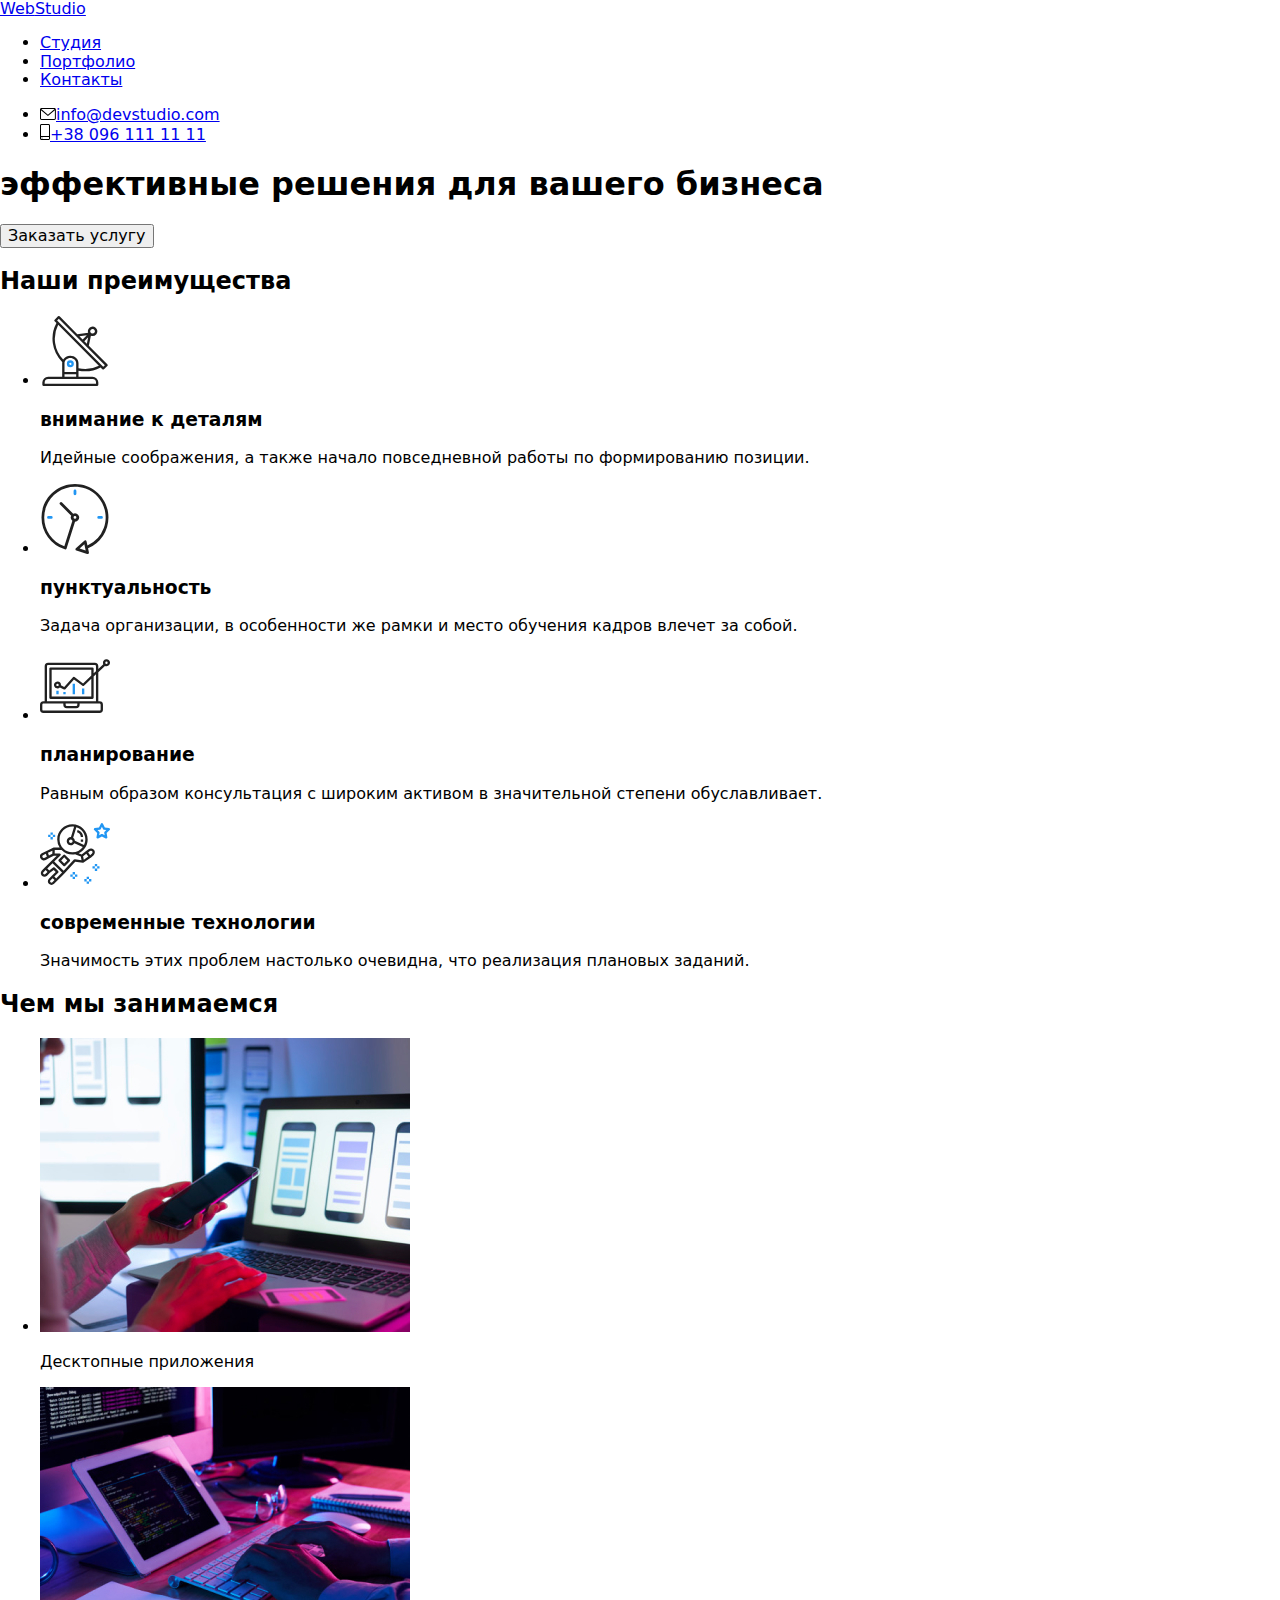
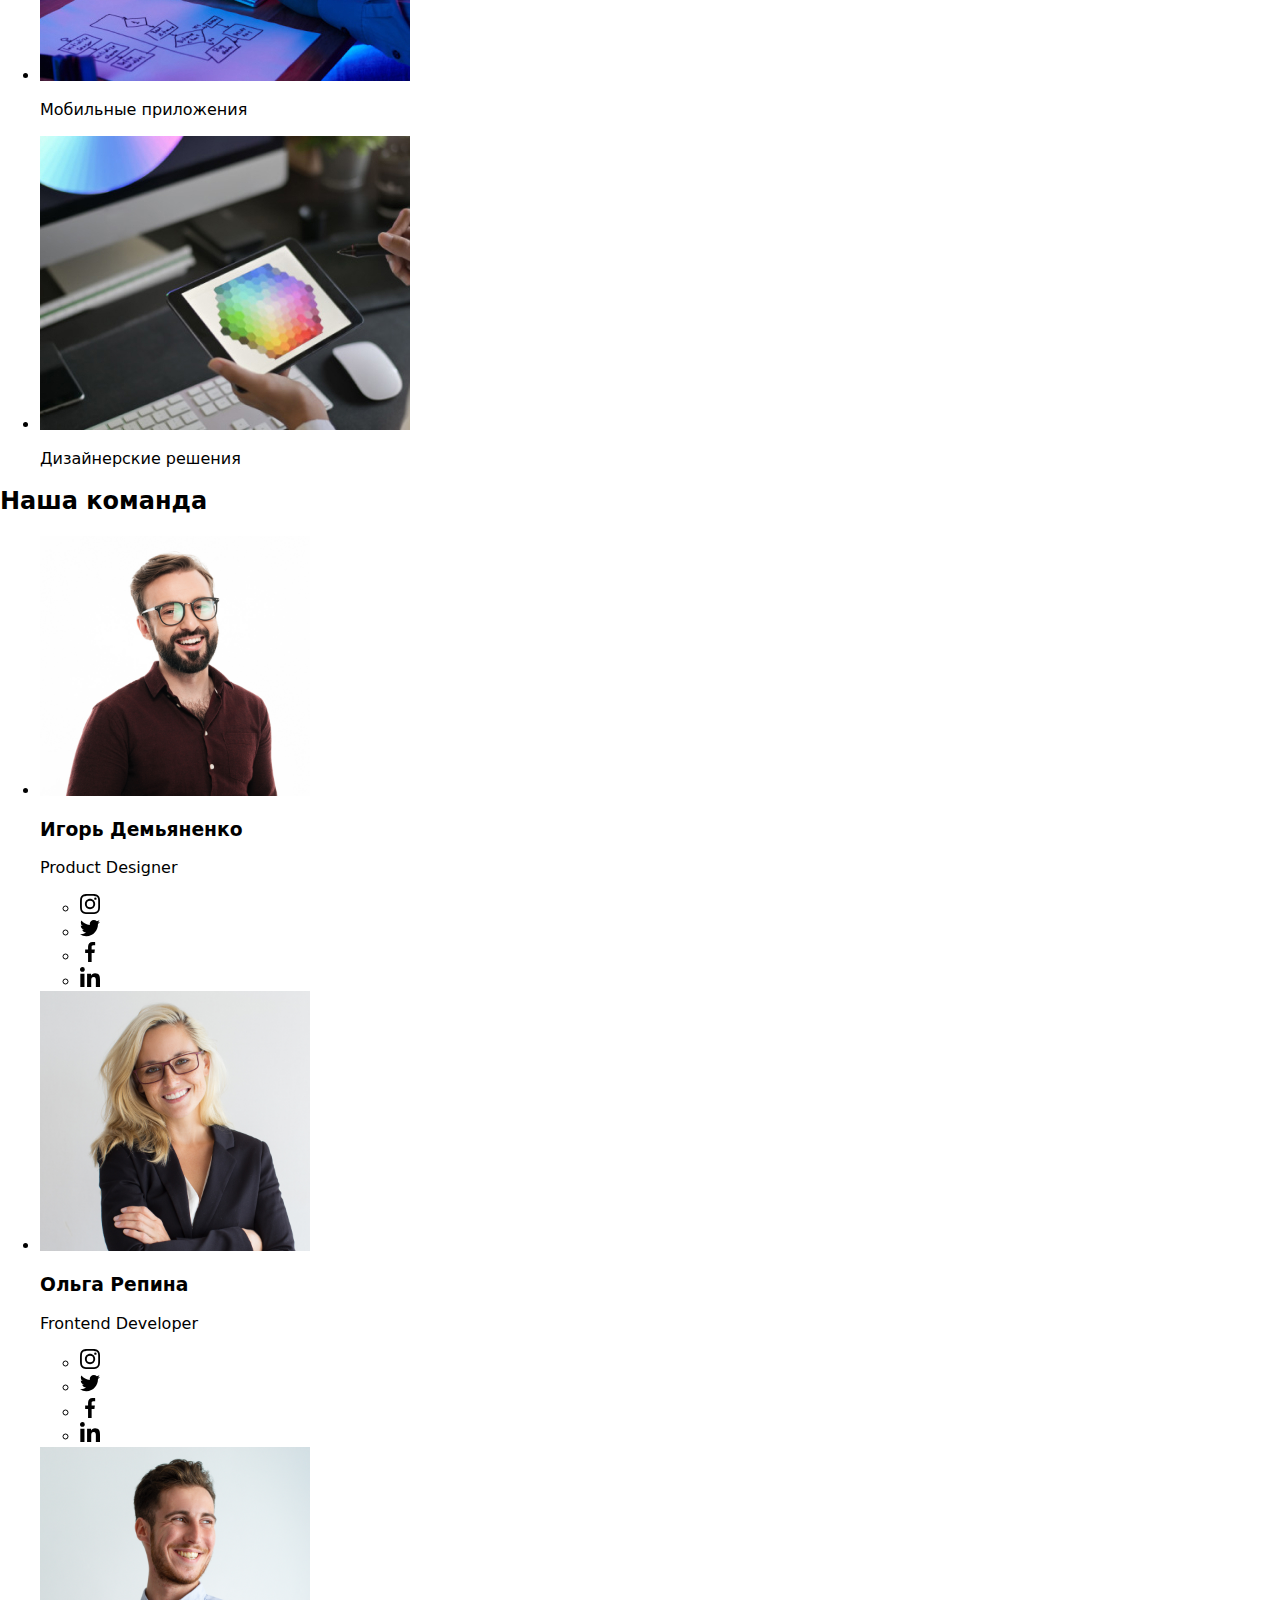
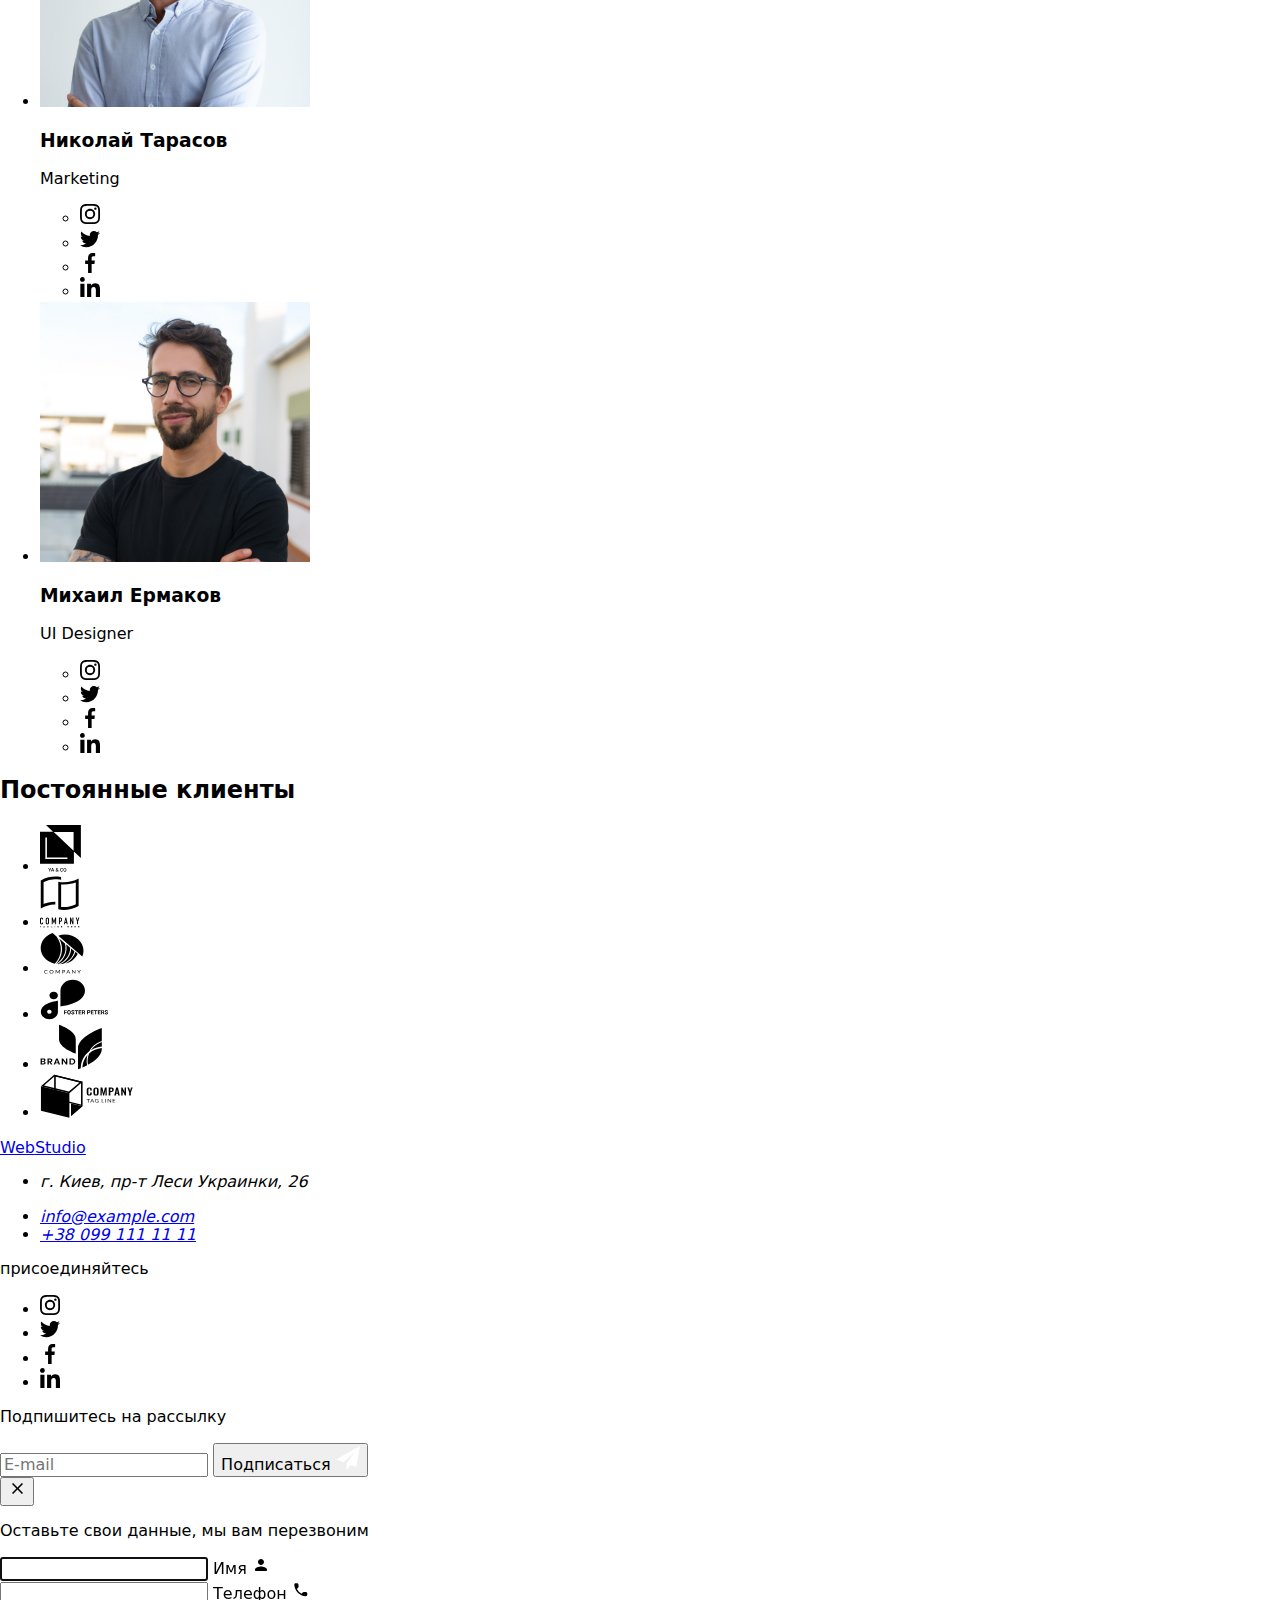
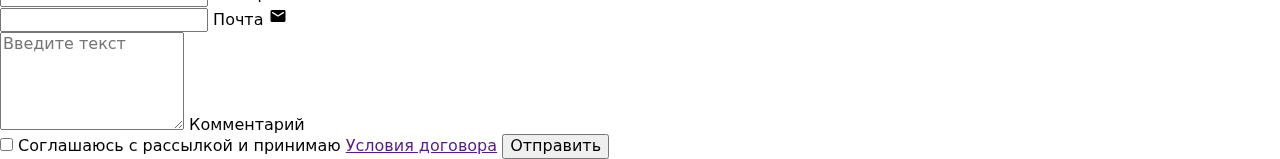
==== index.html @ 37669674 "Beginning" ====
<!DOCTYPE html>
<html lang="ru">

<head>
    <meta charset="UTF-8">
    <meta http-equiv="X-UA-Compatible" content="IE=edge">
    <meta name="viewport" content="width=device-width, initial-scale=1.0">
    <title>goit-markup-hw-07</title>
    <link rel="preconnect" href="https://fonts.gstatic.com">
    <link
    href="https://fonts.googleapis.com/css2?family=Raleway:wght@700&family=Roboto:wght@400;500;700;900&display=swap"
    rel="stylesheet">
    <link rel="stylesheet" href="https://cdnjs.cloudflare.com/ajax/libs/modern-normalize/1.0.0/modern-normalize.min.css" />
    <link rel="stylesheet" href="./css/main.min.css">
</head>

<body>
    <header class="header">
        <!--My comment-->
        <div class="container head">
            <a href="#" class="logo-link"> <span class="logo">Web</span><span class="logo-item">Studio</span></a>
            <nav class="nav">
                <ul class="nav-list">
                    <li>
                        <a class="nav-list-link current" href="./index.html">Студия</a>
                    </li>
                    <li>
                        <a class="nav-list-link" href="./portfolio.html">Портфолио</a>
                    </li>
                    <li>
                        <a class="nav-list-link" href="#contacts">Контакты</a>
                    </li>
                </ul>
            </nav>
            <ul class="contacts-list">
                <li class="contacts-list-item"> 
                <a class="contacts-list-link" href="mailto:info@devstudio.com ">
                    <svg class="contacts-icon" width="16px" height="12px">
                        <use href="./images/icons.svg#email">
                        </use>
                    </svg>info@devstudio.com</a>
                </li>
                <li class="contacts-list-item">
                <a class="contacts-list-link" href="tel:+380961111111"> 
                    <svg class="contacts-icon" width="10px" height="16px">
                        <use href="./images/icons.svg#phone">
                        </use>
                    </svg>+38 096 111 11 11</a>
                </li>
            </ul>
        </div>
    </header>
    <main>
        <!--Main content-->
        <section class=" section main">
            <div class="container hero">
                <!--Hero-->
                <!-- <div class="hero-title"> -->
        <h1 class="main-title">эффективные решения для вашего бизнеса</h1>
                <!-- </div> -->
                <div class="hero-button">
                    <button class="button-order" data-modal-open type="button">Заказать услугу</button>
                        
                </div>
            </div>
        </section>

        <section class="section our-advantages">
            <!-- Наши преимущества-->
            <div class="container">
                <h2 class="visual-hiden">Наши преимущества</h2>
                <ul class="advantages">
                    <li class="advantegs-item">
                        <div class="advantages-icon">
                            <svg width="70" height="70"> 
                                <use href="./images/icons.svg#antenna"> 
                                </use>
                            </svg>
                        </div>
                        <div class="card-adv-content">
                            <h3 class="caption-title">внимание к деталям</h3>
                                <p class="card-adv-text">Идейные соображения, а также начало повседневной работы по формированию позиции.</p>
                        </div>
                    </li>
                    <li class="advantegs-item">
                        <div class="advantages-icon">
                            <svg width="70" height="70">
                                <use href="./images/icons.svg#clock"> 
                                </use>
                            </svg>
                        </div>                        
                        <div class="card-adv-content">
                            <h3 class="caption-title">пунктуальность</h3>
                                <p class="card-adv-text">Задача организации, в особенности же рамки и место обучения кадров влечет за собой.</p>
                        </div>
                    </li>
                    <li class="advantegs-item">
                        <div class="advantages-icon">
                            <svg width="70" height="70">
                                <use href="./images/icons.svg#diagram">
                                </use>
                            </svg>
                        </div>
                        <div class="card-adv-content">
                            <h3 class="caption-title">планирование</h3>
                                <p class="card-adv-text">Равным образом консультация с широким активом в значительной степени обуславливает.</p>
                        </div>
                    </li>
                    <li class="advantegs-item">
                        <div class="advantages-icon">
                            <svg width="70" height="70">
                                <use href="./images/icons.svg#astronaut">
                                </use>
                            </svg>
                        </div>
                        <div class="card-adv-content">
                            <h3 class="caption-title">современные технологии</h3>
                                <p class="card-adv-text">Значимость этих проблем настолько очевидна, что реализация плановых заданий.</p>
                        </div>
                    </li>
                </ul>
            </div>
        </section>

        <section class="section what-we-do">
            <div class="container ">
                <!--Чем мы занимаемся-->
                <h2 class="heading">Чем мы занимаемся</h2>
                <ul class="img-list">
                <li class="img-list-item"> <img src="./images/telefon.jpg" width="370" alt="разработка приложений на мобильный телефон">
                <div class="what-we-do-overlay">
                    <p class="what-we-do-overlay-text">Десктопные приложения</p>
                </div>
                </li>
                <li class="img-list-item"> <img src="./images/table.jpg" width="370" alt="компьтерный стол">
                <div class="what-we-do-overlay">
                    <p class="what-we-do-overlay-text">Мобильные приложения</p>
                </div>
                </li>
                <li class="img-list-item"> <img src="./images/planshet.jpg" width="370" alt="планшет">
                <div class="what-we-do-overlay">
                    <p class="what-we-do-overlay-text">Дизайнерские решения</p>
                </div>
                </li>
                </ul>
            </div>
        </section>

        <section class="section teams">
            <div class="container our-team">
                <!--Наша команда-->
                <div class="team">
                <h2 class="heading our-teams">Наша команда</h2>
                <ul class="team-list">
                    <li class="item">
                        <article class="card-team">
                        <div class="card-team-thumb">
                        <img src="images/demianenk.jpg" width="270" alt="Игорь Демьяненко">
                        </div>
                        <div class="card-team-content">
                        <h3 class="card-team-name">Игорь Демьяненко</h3>
                        <p class="card-team-text">Product Designer</p>
                        <ul class="social-icon-list">
                            <li class="social-icon-team">
                                <a class="social-icon-link" href="">
                                    <svg class="social-icon" width="20" height="20">
                                        <use href="./images/icons.svg#instagram"></use>
                                    </svg>
                                </a>
                            </li>
                            <li class="social-icon-team">
                                <a class="social-icon-link" href="">
                                    <svg class="social-icon" width="20" height="20">
                                        <use href="./images/icons.svg#twitter"></use>
                                    </svg>
                                </a>
                            </li>
                            <li class="social-icon-team">
                                <a class="social-icon-link" href="">
                                    <svg class="social-icon" width="20" height="20">
                                        <use href="./images/icons.svg#facebook"></use>
                                    </svg>
                                </a>
                            </li>
                            <li class="social-icon-team">
                                <a class="social-icon-link" href="">
                                    <svg class="social-icon" width="20" height="20">
                                        <use href="./images/icons.svg#linkedin"></use>
                                    </svg>
                                </a>
                            </li>
                        </ul>
                        </div>
                        </article>
                        
                    </li>
                    <li class="item">
                        <article class="card-team">
                        <div class="card-team-thumb">
                        <img src="images/repin.jpg" width="270" alt="Ольга Репина">
                        </div>
                        <div class="card-team-content">
                        <h3 class="card-team-name">Ольга Репина</h3>
                        <p class="card-team-text">Frontend Developer</p>
                        <ul class="social-icon-list">
                            <li class="social-icon-team">
                                <a class="social-icon-link" href="">
                                    <svg class="social-icon" width="20" height="20">
                                        <use href="./images/icons.svg#instagram"></use>
                                    </svg>
                                </a>
                            </li>
                            <li class="social-icon-team">
                                <a class="social-icon-link" href="">
                                    <svg class="social-icon" width="20" height="20">
                                        <use href="./images/icons.svg#twitter"></use>
                                    </svg>
                                </a>
                            </li>
                            <li class="social-icon-team">
                                <a class="social-icon-link" href="">
                                    <svg class="social-icon" width="20" height="20">
                                        <use href="./images/icons.svg#facebook"></use>
                                    </svg>
                                </a>
                            </li>
                            <li class="social-icon-team">
                                <a class="social-icon-link" href="">
                                    <svg class="social-icon" width="20" height="20">
                                        <use href="./images/icons.svg#linkedin"></use>
                                    </svg>
                                </a>
                            </li>
                        </ul>
                        </div>
                        </article>
                    </li>
                    <li class="item">
                        <article class="card-team">
                        <div class="card-team-thumb">
                        <img src="images/taraso.jpg" width="270" alt="Николай Тарасов">
                        </div>
                        <div class="card-team-content">
                        <h3 class="card-team-name">Николай Тарасов</h3>
                        <p class="card-team-text">Marketing</p>
                        <ul class="social-icon-list">
                            <li class="social-icon-team">
                                <a class="social-icon-link" href="">
                                    <svg class="social-icon" width="20" height="20">
                                        <use href="./images/icons.svg#instagram"></use>
                                    </svg>
                                </a>
                            </li>
                            <li class="social-icon-team">
                                <a class="social-icon-link" href="">
                                    <svg class="social-icon" width="20" height="20">
                                        <use href="./images/icons.svg#twitter"></use>
                                    </svg>
                                </a>
                            </li>
                            <li class="social-icon-team">
                                <a class="social-icon-link" href="">
                                    <svg class="social-icon" width="20" height="20">
                                        <use href="./images/icons.svg#facebook"></use>
                                    </svg>
                                </a>
                            </li>
                            <li class="social-icon-team">
                                <a class="social-icon-link" href="">
                                    <svg class="social-icon" width="20" height="20">
                                        <use href="./images/icons.svg#linkedin"></use>
                                    </svg>
                                </a>
                            </li>
                        </ul>
                        </div>
                        </article>
                    </li>
                    <li class="item">
                        <article class="card-team">
                        <div class="card-team-thumb">
                        <img src="images/ermak.jpg" width="270" alt="Михаил Ермаков">
                        </div>
                        <div class="card-team-content">
                        <h3 class="card-team-name">Михаил Ермаков</h3>
                        <p class="card-team-text">UI Designer</p>
                        <ul class="social-icon-list">
                            <li class="social-icon-team">
                                <a class="social-icon-link" href="">
                                    <svg class="social-icon" width="20" height="20">
                                        <use href="./images/icons.svg#instagram"></use>
                                    </svg>
                                </a>
                            </li>
                            <li class="social-icon-team">
                                <a class="social-icon-link" href="">
                                    <svg class="social-icon" width="20" height="20">
                                        <use href="./images/icons.svg#twitter"></use>
                                    </svg>
                                </a>
                            </li>
                            <li class="social-icon-team">
                                <a class="social-icon-link" href="">
                                    <svg class="social-icon" width="20" height="20">
                                        <use href="./images/icons.svg#facebook"></use>
                                    </svg>
                                </a>
                            </li>
                            <li class="social-icon-team">
                                <a class="social-icon-link" href="">
                                    <svg class="social-icon" width="20" height="20">
                                        <use href="./images/icons.svg#linkedin"></use>
                                    </svg>
                                </a>
                            </li>
                        </ul>
                        </div>
                        </article>
                    </li>
                </ul>
                </div>
            </div>
        </section>
        <section class="partners">
        <div class="container">
         <h2 class="heading">Постоянные клиенты</h2>   
        <ul class="partners-icon-list">
            <li class="partners-item">
                <a class="partners-icon-link" href="">
                    <svg class="partners-icon" width="41" height="47">
                        <use href="./images/icons.svg#yago"></use>
                    </svg>
                    </a>
                </li>
            <li class="partners-item">
                <div class="partners-icon-thumb">
                <a class="partners-icon-link" href="">
                    <svg class="partners-icon" width="40" height="52">
                        <use href="./images/icons.svg#companyteg"></use>
                    </svg>
                </a>
                </div>
            </li>
            <li class="partners-item">
                <div class="partners-icon-thumb">
                <a class="partners-icon-link" href="">
                    <svg class="partners-icon" width="44" height="42">
                        <use href="./images/icons.svg#company"></use>
                    </svg>
                </a>
                </div>
            </li>
            <li class="partners-item">
                <div class="partners-icon-thumb">
                <a class="partners-icon-link" href="">
                    <svg class="partners-icon" width="85" height="41">
                        <use href="./images/icons.svg#foster"></use>
                    </svg>
                </a>
                </div>
            </li>
            <li class="partners-item">
                <div class="partners-icon-thumb">
                <a class="partners-icon-link" href="">
                    <svg class="partners-icon" width="63" height="46">
                        <use href="./images/icons.svg#brand"></use>
                    </svg>
                </a>
                </div>
            </li>
            <li class="partners-item">
                <div class="partners-icon-thumb">
                <a class="partners-icon-link" href="">
                    <svg class="partners-icon" width="94" height="44">
                        <use href="./images/icons.svg#teghere"></use>
                    </svg>
                </a>
                </div>
            </li>
        </ul>
        </div>
        </section>

    </main>
    <footer class="footer">
        <div class="container foot">
            <!--copyrite-->
            <div class="foot-id">
                <a href="#" class="logo-link-foot"> <span class="logo">Web</span><span class="logo-item-foot">Studio</span></a>
            <address id="contacts">
                <ul class="contacts-list-foot">
                    <li>
                        <p class="text">г. Киев, пр-т Леси Украинки, 26</p>
                    </li>
                    <li><a class="link mail" href="mailto:info@example.com">info@example.com</a> </li>
                    <li><a class="link tel" href="tel:+380991111111">+38 099 111 11 11</a> </li>
                </ul>
            </address>
            </div>
            <div class="connect">
                <p class="connect-title">присоединяйтесь</p>
                <ul class="social-connect-list">
                    <li class="social-connect-item">
                        <a class="social-connect-link" href="">
                            <svg class="social-connect-icon" width="20" height="20">
                                <use href="./images/icons.svg#instagram"></use>
                            </svg>
                        </a>
                    </li>
                    <li class="social-connect-item">
                        <a class="social-connect-link" href="">
                            <svg class="social-connect-icon" width="20" height="20">
                                <use href="./images/icons.svg#twitter"></use>
                            </svg>
                        </a>
                    </li>
                    <li class="social-connect-item">
                        <a class="social-connect-link" href="">
                            <svg class="social-connect-icon" width="20" height="20">
                                <use href="./images/icons.svg#facebook"></use>
                            </svg>
                        </a>
                    </li>
                    <li class="social-connect-item">
                        <a class="social-connect-link" href="">
                            <svg class="social-connect-icon" width="20" height="20">
                                <use href="./images/icons.svg#linkedin"></use>
                            </svg>
                        </a>
                    </li>
                </ul>
            </div>
            <div class="subscribe">
                <p class="subscribe-title">Подпишитесь на рассылку</p>
                <form class="form-subscribe" autocomplete="off">
                    
                    <label class="subscribe-field"> 
                        <input class="subscribe-input" type="text" placeholder="E-mail">
                    </label>
                    <button class="subscribe-button" type="submit"><span class="button-label">Подписаться</span>
                        <svg class="send" width="24px" height="24px">
                            <use href="./images/icons.svg#send"></use>
                        </svg>
                    </button>
                </form>
                
            </div>
        </div>
        
    </footer>
    <div class="backdrop is-hidden" data-modal>
        <div class="modal">
            <button class="close" data-modal-close>
                <svg class="close-icon" width="18" height="18">
                    <use href="./images/icons.svg#close"></use>
                </svg>
            </button>
            <form class="form" autocomplete="off">
                <p class="form-title">Оставьте свои данные, мы вам перезвоним</p>
                <div class="form-field">
                    <input class="form-input" type="text" name="name" id="user-name" autofocus placeholder=" "
                        autocomplete="off" />
                    <label class="form-label" for="user-name">Имя</label>
                    <span class="field-icon">
                        <svg class="form-icon" width="18" height="18">
                            <use href="./images/icons.svg#user-form"></use>
                        </svg>
                    </span>
                </div>
                <div class="form-field">
                    <input class="form-input" type="tel" name="tel" id="tel" autocomplete="off">
                    <label class="form-label" for="tel">Телефон</label>
                    <span class="field-icon">
                        <svg class="form-icon" width="18" height="18">
                            <use href="./images/icons.svg#phone-form"></use>
                        </svg>
                    </span>
                </div>
                <div class="form-field">
                    <input class="form-input" type="email" name="email" id="email" autocomplete="off">
                    <label class="form-label" for="email">Почта</label>
                    <span class="field-icon">
                        <svg class="form-icon" width="18" height="18">
                            <use href="./images/icons.svg#email-form"></use>
                        </svg>
                    </span>
                </div>
                <div class="form-field">
                    <textarea class="form-input-textarea" name="feedback" id="feedback" rows="5"
                        placeholder="Введите текст"></textarea>
                    <label class="form-label-textarea" for="feedback">Комментарий</label>
                </div>
    
                <label class="check option">
                    <input class="check-input" type="checkbox" name="check" required="">
                    <span class="check-box"> </span>Соглашаюсь с рассылкой и принимаю <a class="license-link" href="">
                        Условия договора</a></label>
    
                <button class="submit-bth" type="submit">Отправить</button>
            </form>
        </div>
    </div>
<!-- Скрипт на модалку -->
    <script src="./js/modal.js"></script>
    
</body>
    
</html>
---- css/main.min.css ----
/* No CSS *//*# sourceMappingURL=main.min.css.map */
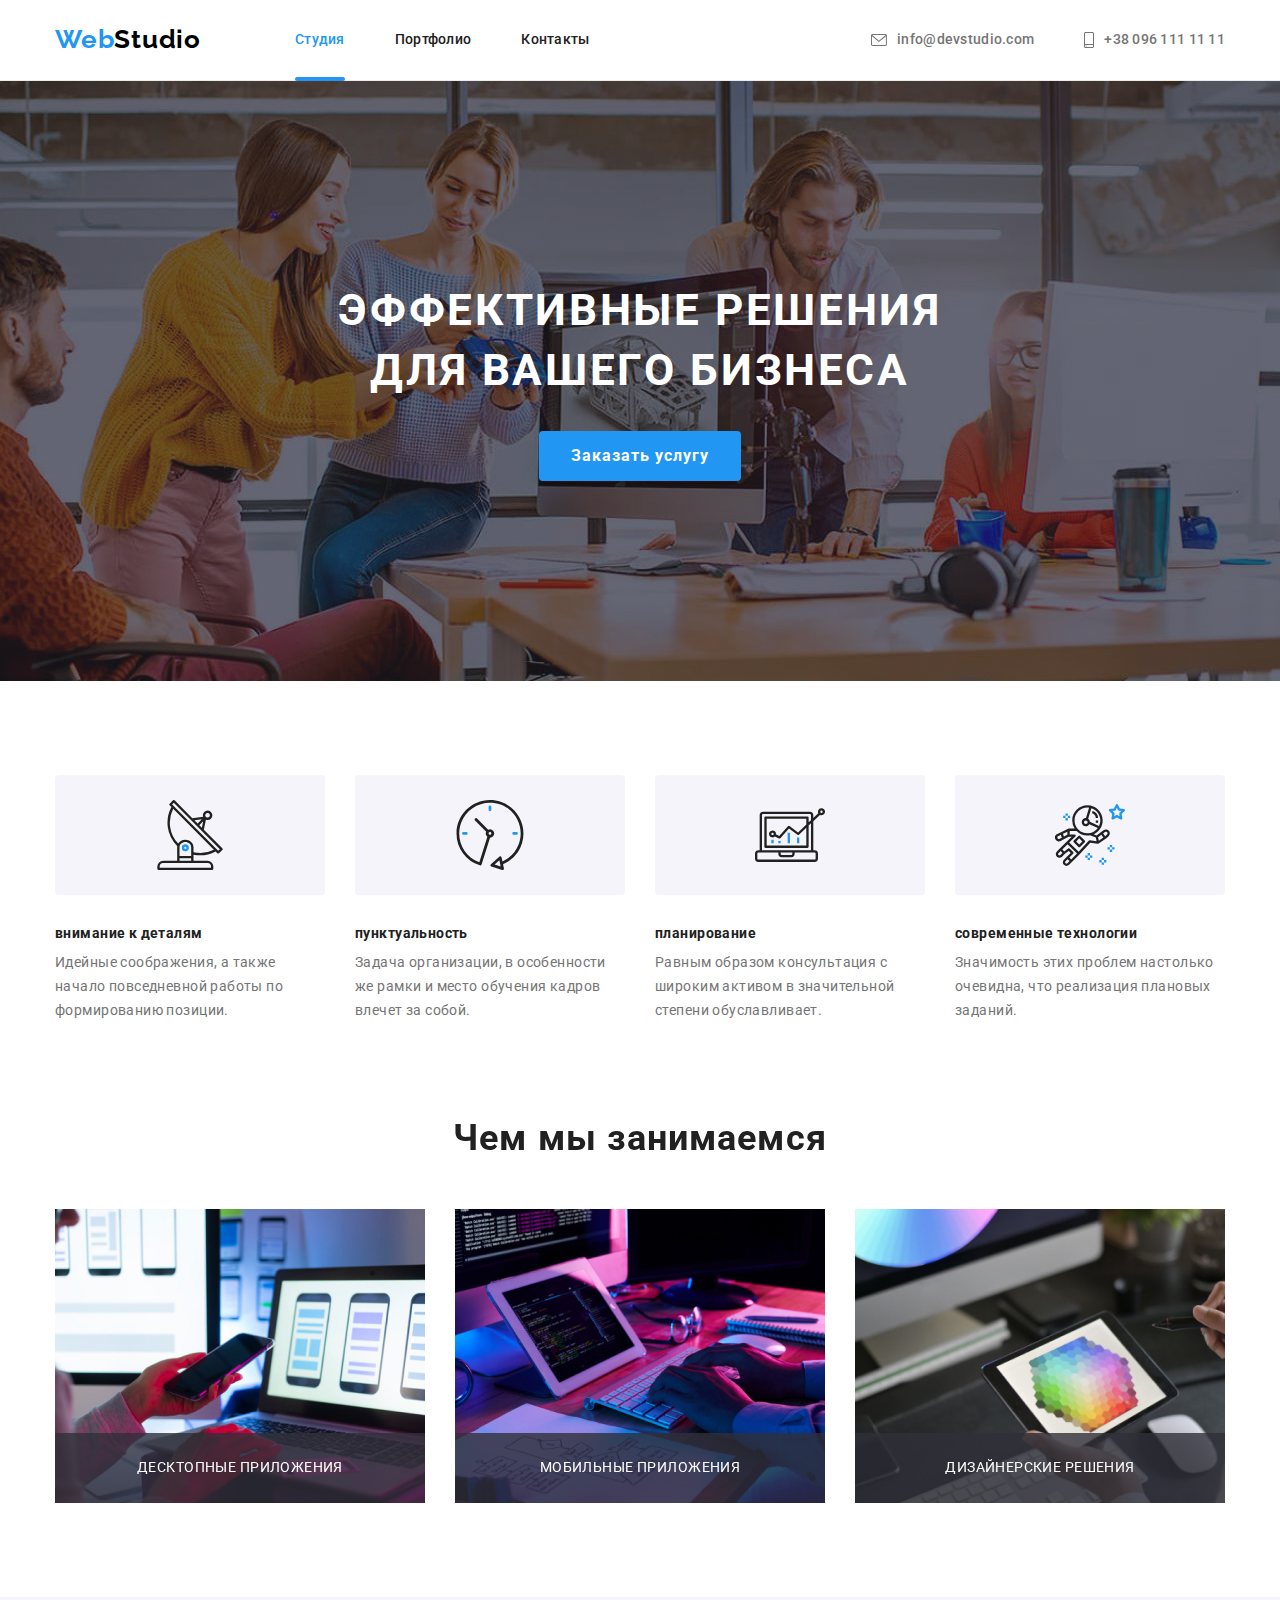
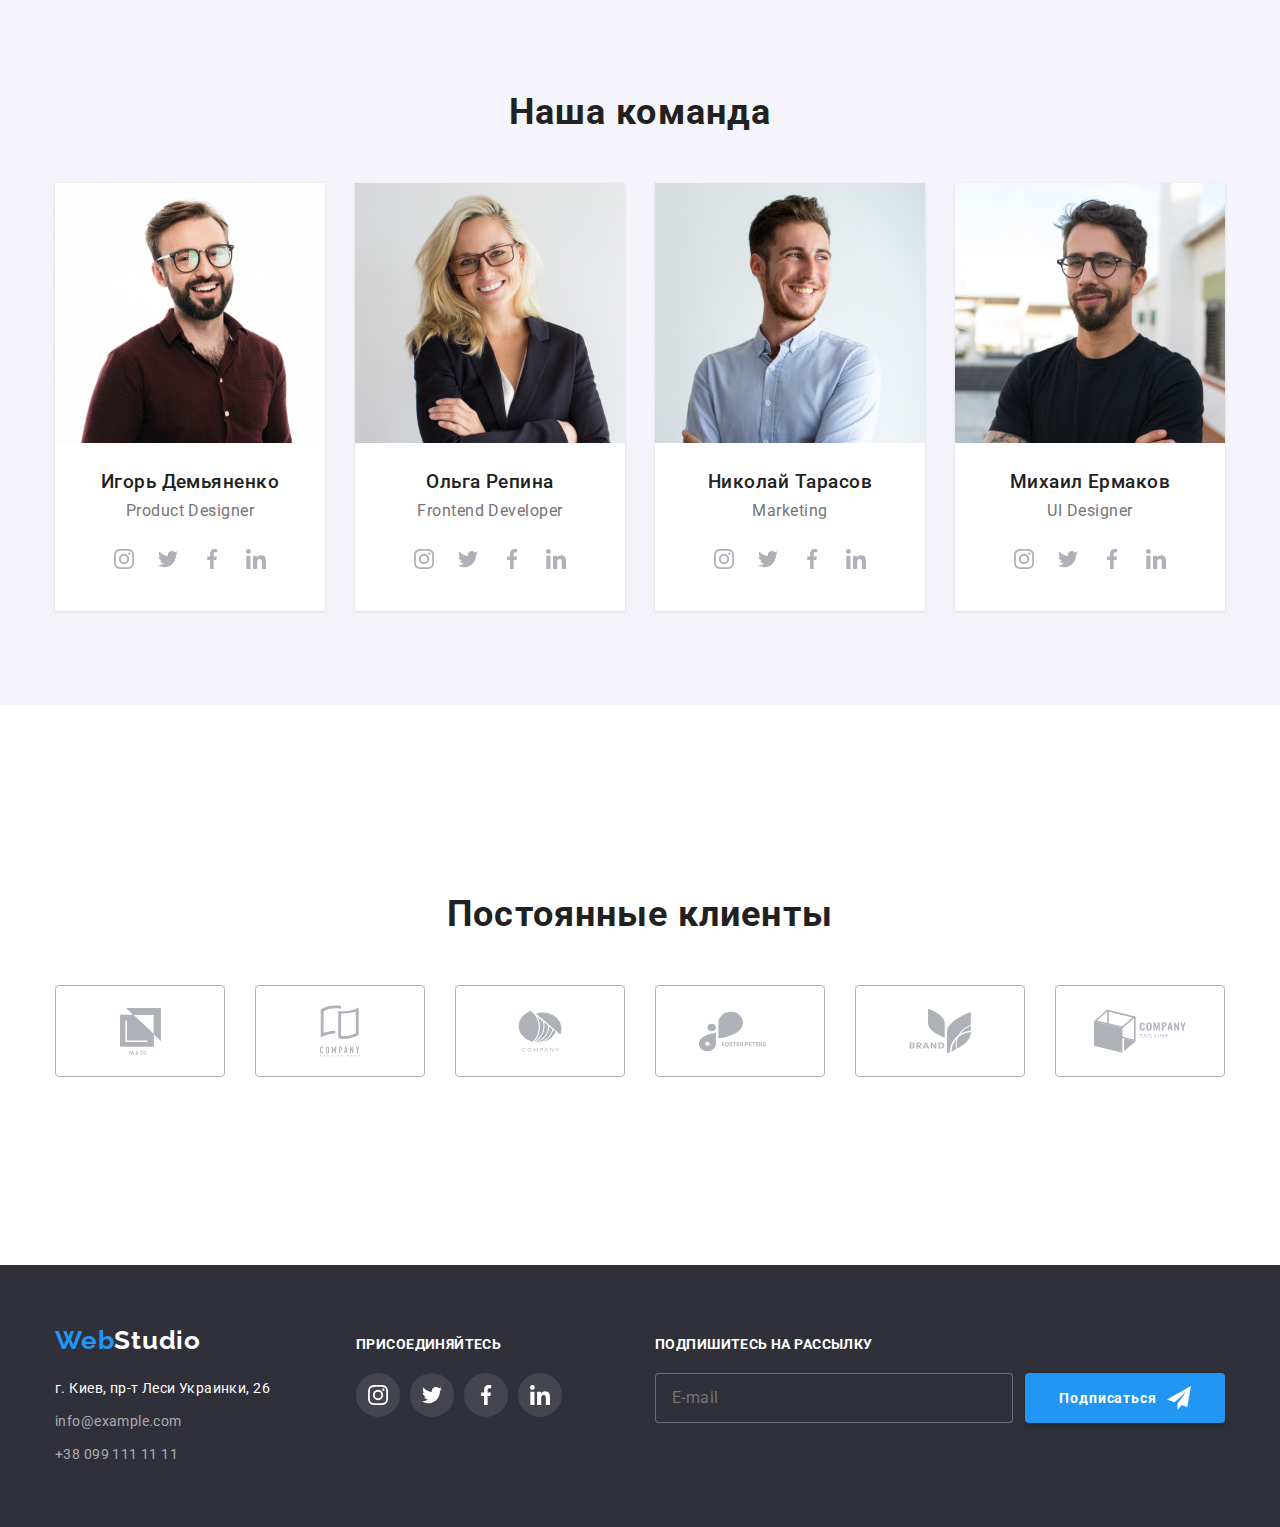
==== commit 3854f6de: "Start" ====
--- a/index.html
+++ b/index.html
@@ -17,32 +17,33 @@
 <body>
     <header class="header">
         <!--My comment-->
-        <div class="container head">
-            <a href="#" class="logo-link"> <span class="logo">Web</span><span class="logo-item">Studio</span></a>
-            <nav class="nav">
-                <ul class="nav-list">
+        <div class="container container--head">
+            <a href="#" class="logo"><span class="logo__item">Web</span><span class="logo__item--black">Studio</span></a>
+            <!-- class="nav" -->
+            <nav>
+                <ul class="navigation">
                     <li>
-                        <a class="nav-list-link current" href="./index.html">Студия</a>
+                        <a class="navigation__link navigation__link--current" href="./index.html">Студия</a>
                     </li>
                     <li>
-                        <a class="nav-list-link" href="./portfolio.html">Портфолио</a>
+                        <a class="navigation__link" href="./portfolio.html">Портфолио</a>
                     </li>
                     <li>
-                        <a class="nav-list-link" href="#contacts">Контакты</a>
+                        <a class="navigation__link" href="#contacts">Контакты</a>
                     </li>
                 </ul>
             </nav>
-            <ul class="contacts-list">
-                <li class="contacts-list-item"> 
-                <a class="contacts-list-link" href="mailto:info@devstudio.com ">
-                    <svg class="contacts-icon" width="16px" height="12px">
+            <ul class="contacts">
+                <li class="contacts__item"> 
+                <a class="contacts__link" href="mailto:info@devstudio.com ">
+                    <svg class="contacts__icon" width="16px" height="12px">
                         <use href="./images/icons.svg#email">
                         </use>
                     </svg>info@devstudio.com</a>
                 </li>
-                <li class="contacts-list-item">
-                <a class="contacts-list-link" href="tel:+380961111111"> 
-                    <svg class="contacts-icon" width="10px" height="16px">
+                <li class="contacts__item">
+                <a class="contacts__link" href="tel:+380961111111"> 
+                    <svg class="contacts__icon" width="10px" height="16px">
                         <use href="./images/icons.svg#phone">
                         </use>
                     </svg>+38 096 111 11 11</a>
@@ -51,12 +52,12 @@
         </div>
     </header>
     <main>
-        <!--Main content-->
-        <section class=" section main">
-            <div class="container hero">
+        <!--MAIN CONTENT-->
+        <section class="section section--main">
+            <div class="container container--hero">
                 <!--Hero-->
                 <!-- <div class="hero-title"> -->
-        <h1 class="main-title">эффективные решения для вашего бизнеса</h1>
+                <h1 class="main--title">эффективные решения для вашего бизнеса</h1>
                 <!-- </div> -->
                 <div class="hero-button">
                     <button class="button-order" data-modal-open type="button">Заказать услугу</button>
@@ -65,126 +66,126 @@
             </div>
         </section>
 
-        <section class="section our-advantages">
+        <section class="section section--advantages">
             <!-- Наши преимущества-->
             <div class="container">
-                <h2 class="visual-hiden">Наши преимущества</h2>
+                <h2 class="visual--hiden">Наши преимущества</h2>
                 <ul class="advantages">
-                    <li class="advantegs-item">
-                        <div class="advantages-icon">
+                    <li class="advantages__item">
+                        <div class="advantages__icon">
                             <svg width="70" height="70"> 
                                 <use href="./images/icons.svg#antenna"> 
                                 </use>
                             </svg>
                         </div>
-                        <div class="card-adv-content">
-                            <h3 class="caption-title">внимание к деталям</h3>
-                                <p class="card-adv-text">Идейные соображения, а также начало повседневной работы по формированию позиции.</p>
-                        </div>
-                    </li>
-                    <li class="advantegs-item">
-                        <div class="advantages-icon">
+                        <div class="advantages__content">
+                            <h3 class="advantages__title">внимание к деталям</h3>
+                                <p class="advantages__text">Идейные соображения, а также начало повседневной работы по формированию позиции.</p>
+                        </div>
+                    </li>
+                    <li class="advantages__item">
+                        <div class="advantages__icon">
                             <svg width="70" height="70">
                                 <use href="./images/icons.svg#clock"> 
                                 </use>
                             </svg>
                         </div>                        
-                        <div class="card-adv-content">
-                            <h3 class="caption-title">пунктуальность</h3>
-                                <p class="card-adv-text">Задача организации, в особенности же рамки и место обучения кадров влечет за собой.</p>
-                        </div>
-                    </li>
-                    <li class="advantegs-item">
-                        <div class="advantages-icon">
+                        <div class="advantages__content">
+                            <h3 class="advantages__title">пунктуальность</h3>
+                                <p class="advantages__text">Задача организации, в особенности же рамки и место обучения кадров влечет за собой.</p>
+                        </div>
+                    </li>
+                    <li class="advantages__item">
+                        <div class="advantages__icon">
                             <svg width="70" height="70">
                                 <use href="./images/icons.svg#diagram">
                                 </use>
                             </svg>
                         </div>
-                        <div class="card-adv-content">
-                            <h3 class="caption-title">планирование</h3>
-                                <p class="card-adv-text">Равным образом консультация с широким активом в значительной степени обуславливает.</p>
-                        </div>
-                    </li>
-                    <li class="advantegs-item">
-                        <div class="advantages-icon">
+                        <div class="advantages__content">
+                            <h3 class="advantages__title">планирование</h3>
+                                <p class="advantages__text">Равным образом консультация с широким активом в значительной степени обуславливает.</p>
+                        </div>
+                    </li>
+                    <li class="advantages__item">
+                        <div class="advantages__icon">
                             <svg width="70" height="70">
                                 <use href="./images/icons.svg#astronaut">
                                 </use>
                             </svg>
                         </div>
-                        <div class="card-adv-content">
-                            <h3 class="caption-title">современные технологии</h3>
-                                <p class="card-adv-text">Значимость этих проблем настолько очевидна, что реализация плановых заданий.</p>
+                        <div class="advantages__content">
+                            <h3 class="advantages__title">современные технологии</h3>
+                                <p class="advantages__text">Значимость этих проблем настолько очевидна, что реализация плановых заданий.</p>
                         </div>
                     </li>
                 </ul>
             </div>
         </section>
 
-        <section class="section what-we-do">
-            <div class="container ">
+        <section class="section section--production">
+            <div class="container">
                 <!--Чем мы занимаемся-->
                 <h2 class="heading">Чем мы занимаемся</h2>
-                <ul class="img-list">
-                <li class="img-list-item"> <img src="./images/telefon.jpg" width="370" alt="разработка приложений на мобильный телефон">
-                <div class="what-we-do-overlay">
-                    <p class="what-we-do-overlay-text">Десктопные приложения</p>
-                </div>
-                </li>
-                <li class="img-list-item"> <img src="./images/table.jpg" width="370" alt="компьтерный стол">
-                <div class="what-we-do-overlay">
-                    <p class="what-we-do-overlay-text">Мобильные приложения</p>
-                </div>
-                </li>
-                <li class="img-list-item"> <img src="./images/planshet.jpg" width="370" alt="планшет">
-                <div class="what-we-do-overlay">
-                    <p class="what-we-do-overlay-text">Дизайнерские решения</p>
+                <ul class="production">
+                <li class="production__item"> <img src="./images/telefon.jpg" width="370" alt="разработка приложений на мобильный телефон">
+                <div class="production__overlay">
+                    <p class="production__text">Десктопные приложения</p>
+                </div>
+                </li>
+                <li class="production__item"> <img src="./images/table.jpg" width="370" alt="компьтерный стол">
+                <div class="production__overlay">
+                    <p class="production__text">Мобильные приложения</p>
+                </div>
+                </li>
+                <li class="production__item"> <img src="./images/planshet.jpg" width="370" alt="планшет">
+                <div class="production__overlay">
+                    <p class="production__text">Дизайнерские решения</p>
                 </div>
                 </li>
                 </ul>
             </div>
         </section>
 
-        <section class="section teams">
+        <section class="section section--teams">
             <div class="container our-team">
                 <!--Наша команда-->
-                <div class="team">
+                <div class="">
                 <h2 class="heading our-teams">Наша команда</h2>
-                <ul class="team-list">
-                    <li class="item">
-                        <article class="card-team">
-                        <div class="card-team-thumb">
+                <ul class="team">
+                    <li class="team__item">
+                        <article class="card">
+                        <div class="card__thumb">
                         <img src="images/demianenk.jpg" width="270" alt="Игорь Демьяненко">
                         </div>
-                        <div class="card-team-content">
-                        <h3 class="card-team-name">Игорь Демьяненко</h3>
-                        <p class="card-team-text">Product Designer</p>
-                        <ul class="social-icon-list">
-                            <li class="social-icon-team">
-                                <a class="social-icon-link" href="">
-                                    <svg class="social-icon" width="20" height="20">
+                        <div class="card__content">
+                        <h3 class="card__name">Игорь Демьяненко</h3>
+                        <p class="card__text">Product Designer</p>
+                        <ul class="social">
+                            <li class="social__item">
+                                <a class="social__link" href="">
+                                    <svg class="social__icon" width="20" height="20">
                                         <use href="./images/icons.svg#instagram"></use>
                                     </svg>
                                 </a>
                             </li>
-                            <li class="social-icon-team">
-                                <a class="social-icon-link" href="">
-                                    <svg class="social-icon" width="20" height="20">
+                            <li class="social__item">
+                                <a class="social__link" href="">
+                                    <svg class="social__icon" width="20" height="20">
                                         <use href="./images/icons.svg#twitter"></use>
                                     </svg>
                                 </a>
                             </li>
-                            <li class="social-icon-team">
-                                <a class="social-icon-link" href="">
-                                    <svg class="social-icon" width="20" height="20">
+                            <li class="social__item">
+                                <a class="social__link" href="">
+                                    <svg class="social__icon" width="20" height="20">
                                         <use href="./images/icons.svg#facebook"></use>
                                     </svg>
                                 </a>
                             </li>
-                            <li class="social-icon-team">
-                                <a class="social-icon-link" href="">
-                                    <svg class="social-icon" width="20" height="20">
+                            <li class="social__item">
+                                <a class="social__link" href="">
+                                    <svg class="social__icon" width="20" height="20">
                                         <use href="./images/icons.svg#linkedin"></use>
                                     </svg>
                                 </a>
@@ -194,39 +195,39 @@
                         </article>
                         
                     </li>
-                    <li class="item">
-                        <article class="card-team">
-                        <div class="card-team-thumb">
+                    <li class="team__item">
+                        <article class="card">
+                        <div class="card__thumb">
                         <img src="images/repin.jpg" width="270" alt="Ольга Репина">
                         </div>
-                        <div class="card-team-content">
-                        <h3 class="card-team-name">Ольга Репина</h3>
-                        <p class="card-team-text">Frontend Developer</p>
-                        <ul class="social-icon-list">
-                            <li class="social-icon-team">
-                                <a class="social-icon-link" href="">
-                                    <svg class="social-icon" width="20" height="20">
+                        <div class="card__content">
+                        <h3 class="card__name">Ольга Репина</h3>
+                        <p class="card__text">Frontend Developer</p>
+                        <ul class="social">
+                            <li class="social__item">
+                                <a class="social__link" href="">
+                                    <svg class="social__icon" width="20" height="20">
                                         <use href="./images/icons.svg#instagram"></use>
                                     </svg>
                                 </a>
                             </li>
-                            <li class="social-icon-team">
-                                <a class="social-icon-link" href="">
-                                    <svg class="social-icon" width="20" height="20">
+                            <li class="social__item">
+                                <a class="social__link" href="">
+                                    <svg class="social__icon" width="20" height="20">
                                         <use href="./images/icons.svg#twitter"></use>
                                     </svg>
                                 </a>
                             </li>
-                            <li class="social-icon-team">
-                                <a class="social-icon-link" href="">
-                                    <svg class="social-icon" width="20" height="20">
+                            <li class="social__item">
+                                <a class="social__link" href="">
+                                    <svg class="social__icon" width="20" height="20">
                                         <use href="./images/icons.svg#facebook"></use>
                                     </svg>
                                 </a>
                             </li>
-                            <li class="social-icon-team">
-                                <a class="social-icon-link" href="">
-                                    <svg class="social-icon" width="20" height="20">
+                            <li class="social__item">
+                                <a class="social__link" href="">
+                                    <svg class="social__icon" width="20" height="20">
                                         <use href="./images/icons.svg#linkedin"></use>
                                     </svg>
                                 </a>
@@ -235,39 +236,39 @@
                         </div>
                         </article>
                     </li>
-                    <li class="item">
-                        <article class="card-team">
-                        <div class="card-team-thumb">
+                    <li class="team__item">
+                        <article class="card">
+                        <div class="card__thumb">
                         <img src="images/taraso.jpg" width="270" alt="Николай Тарасов">
                         </div>
-                        <div class="card-team-content">
-                        <h3 class="card-team-name">Николай Тарасов</h3>
-                        <p class="card-team-text">Marketing</p>
-                        <ul class="social-icon-list">
-                            <li class="social-icon-team">
-                                <a class="social-icon-link" href="">
-                                    <svg class="social-icon" width="20" height="20">
+                        <div class="card__content">
+                        <h3 class="card__name">Николай Тарасов</h3>
+                        <p class="card__text">Marketing</p>
+                        <ul class="social">
+                            <li class="social__item">
+                                <a class="social__link" href="">
+                                    <svg class="social__icon" width="20" height="20">
                                         <use href="./images/icons.svg#instagram"></use>
                                     </svg>
                                 </a>
                             </li>
-                            <li class="social-icon-team">
-                                <a class="social-icon-link" href="">
-                                    <svg class="social-icon" width="20" height="20">
+                            <li class="social__item">
+                                <a class="social__link" href="">
+                                    <svg class="social__icon" width="20" height="20">
                                         <use href="./images/icons.svg#twitter"></use>
                                     </svg>
                                 </a>
                             </li>
-                            <li class="social-icon-team">
-                                <a class="social-icon-link" href="">
-                                    <svg class="social-icon" width="20" height="20">
+                            <li class="social__item">
+                                <a class="social__link" href="">
+                                    <svg class="social__icon" width="20" height="20">
                                         <use href="./images/icons.svg#facebook"></use>
                                     </svg>
                                 </a>
                             </li>
-                            <li class="social-icon-team">
-                                <a class="social-icon-link" href="">
-                                    <svg class="social-icon" width="20" height="20">
+                            <li class="social__item">
+                                <a class="social__link" href="">
+                                    <svg class="social__icon" width="20" height="20">
                                         <use href="./images/icons.svg#linkedin"></use>
                                     </svg>
                                 </a>
@@ -276,39 +277,39 @@
                         </div>
                         </article>
                     </li>
-                    <li class="item">
-                        <article class="card-team">
-                        <div class="card-team-thumb">
+                    <li class="team__item">
+                        <article class="card">
+                        <div class="card__thumb">
                         <img src="images/ermak.jpg" width="270" alt="Михаил Ермаков">
                         </div>
-                        <div class="card-team-content">
-                        <h3 class="card-team-name">Михаил Ермаков</h3>
-                        <p class="card-team-text">UI Designer</p>
-                        <ul class="social-icon-list">
-                            <li class="social-icon-team">
-                                <a class="social-icon-link" href="">
-                                    <svg class="social-icon" width="20" height="20">
+                        <div class="card__content">
+                        <h3 class="card__name">Михаил Ермаков</h3>
+                        <p class="card__text">UI Designer</p>
+                        <ul class="social">
+                            <li class="social__item">
+                                <a class="social__link" href="">
+                                    <svg class="social__icon" width="20" height="20">
                                         <use href="./images/icons.svg#instagram"></use>
                                     </svg>
                                 </a>
                             </li>
-                            <li class="social-icon-team">
-                                <a class="social-icon-link" href="">
-                                    <svg class="social-icon" width="20" height="20">
+                            <li class="social__item">
+                                <a class="social__link" href="">
+                                    <svg class="social__icon" width="20" height="20">
                                         <use href="./images/icons.svg#twitter"></use>
                                     </svg>
                                 </a>
                             </li>
-                            <li class="social-icon-team">
-                                <a class="social-icon-link" href="">
-                                    <svg class="social-icon" width="20" height="20">
+                            <li class="social__item">
+                                <a class="social__link" href="">
+                                    <svg class="social__icon" width="20" height="20">
                                         <use href="./images/icons.svg#facebook"></use>
                                     </svg>
                                 </a>
                             </li>
-                            <li class="social-icon-team">
-                                <a class="social-icon-link" href="">
-                                    <svg class="social-icon" width="20" height="20">
+                            <li class="social__item">
+                                <a class="social__link" href="">
+                                    <svg class="social__icon" width="20" height="20">
                                         <use href="./images/icons.svg#linkedin"></use>
                                     </svg>
                                 </a>
@@ -321,62 +322,52 @@
                 </div>
             </div>
         </section>
-        <section class="partners">
+        <section class="section section--partners">
         <div class="container">
-         <h2 class="heading">Постоянные клиенты</h2>   
-        <ul class="partners-icon-list">
-            <li class="partners-item">
-                <a class="partners-icon-link" href="">
-                    <svg class="partners-icon" width="41" height="47">
+        <h2 class="heading">Постоянные клиенты</h2>   
+        <ul class="partners">
+            <li class="partners__item">
+                <a class="partners__link" href="">
+                    <svg class="partners__icon" width="41" height="47">
                         <use href="./images/icons.svg#yago"></use>
                     </svg>
                     </a>
                 </li>
-            <li class="partners-item">
-                <div class="partners-icon-thumb">
-                <a class="partners-icon-link" href="">
-                    <svg class="partners-icon" width="40" height="52">
+            <li class="partners__item">
+                <a class="partners__link" href="">
+                    <svg class="partners__icon" width="40" height="52">
                         <use href="./images/icons.svg#companyteg"></use>
                     </svg>
                 </a>
-                </div>
-            </li>
-            <li class="partners-item">
-                <div class="partners-icon-thumb">
-                <a class="partners-icon-link" href="">
-                    <svg class="partners-icon" width="44" height="42">
+                </li>
+            <li class="partners__item">
+                <a class="partners__link" href="">
+                    <svg class="partners__icon" width="44" height="42">
                         <use href="./images/icons.svg#company"></use>
                     </svg>
                 </a>
-                </div>
-            </li>
-            <li class="partners-item">
-                <div class="partners-icon-thumb">
-                <a class="partners-icon-link" href="">
-                    <svg class="partners-icon" width="85" height="41">
+                </li>
+            <li class="partners__item">
+                <a class="partners__link" href="">
+                    <svg class="partners__icon" width="85" height="41">
                         <use href="./images/icons.svg#foster"></use>
                     </svg>
                 </a>
-                </div>
-            </li>
-            <li class="partners-item">
-                <div class="partners-icon-thumb">
-                <a class="partners-icon-link" href="">
-                    <svg class="partners-icon" width="63" height="46">
+                </li>
+            <li class="partners__item">
+                <a class="partners__link" href="">
+                    <svg class="partners__icon" width="63" height="46">
                         <use href="./images/icons.svg#brand"></use>
                     </svg>
                 </a>
-                </div>
-            </li>
-            <li class="partners-item">
-                <div class="partners-icon-thumb">
-                <a class="partners-icon-link" href="">
-                    <svg class="partners-icon" width="94" height="44">
+               </li>
+            <li class="partners__item">
+             <a class="partners__link" href="">
+                    <svg class="partners__icon" width="94" height="44">
                         <use href="./images/icons.svg#teghere"></use>
                     </svg>
                 </a>
-                </div>
-            </li>
+             </li>
         </ul>
         </div>
         </section>
@@ -386,7 +377,7 @@
         <div class="container foot">
             <!--copyrite-->
             <div class="foot-id">
-                <a href="#" class="logo-link-foot"> <span class="logo">Web</span><span class="logo-item-foot">Studio</span></a>
+                <a href="#" class="logo logo--foot"> <span class="logo__item">Web</span><span class="logo__item--foot">Studio</span></a>
             <address id="contacts">
                 <ul class="contacts-list-foot">
                     <li>
--- a/css/main.min.css
+++ b/css/main.min.css
@@ -1 +1,2 @@
-/* No CSS *//*# sourceMappingURL=main.min.css.map */+:root{--active-color: #2196f3;--white-color: #ffffff;--text-color: #757575;--main-font: "Roboto", sans-serif;--accent-font: "Raleway", sans-serif;--title-color: #212121;--button-background: #f5f4fa;--button-background-active: #2196f3;--back-dark: #2f303a;--foot-contact-text: rgba(255, 255, 255, 0.6);--back-color-order: #188ce8;--card-set-gap: 30px;--card-content-bc: #eeeeee;--icon-color: #afb1b8;--icon-connect: rgba(255, 255, 255, 0.1)}*{margin:0;padding:0}body{background-color:var(--white-color);font-family:var(--main-font);color:var(--text-color);font-size:14px;line-height:1.71em;letter-spacing:0.03em}.container{width:1200px;padding-left:15px;padding-right:15px;margin-left:auto;margin-right:auto}.section{padding:94px 0;margin-left:auto;margin-right:auto}ul{list-style:none}a{text-decoration:none}a:active{color:var(--active-color)}h1,h2,h3,h4,h5,h6{color:var(--title-color);margin:0}p{margin:0}img{display:block;max-width:100%;height:auto}.main--title,.advantages .caption-title,.connect-title{text-transform:uppercase}.visual--hiden{visibility:hidden;position:absolute;clip:rect(0 0 0 0);width:1px;height:1px;margin:-1px}.logo__item{color:var(--active-color)}.logo__item--black{color:#000000}.logo{font-family:var(--accent-font);font-weight:700;font-size:26px;line-height:1.19em;letter-spacing:0.03em;margin-right:94px;padding-top:24px;padding-bottom:25px}.logo__item--foot{color:var(--white-color)}.logo--foot{padding:0;margin-top:60px;margin:0}.container--head{display:-webkit-box;display:-ms-flexbox;display:flex;-webkit-box-align:center;-ms-flex-align:center;align-items:center;margin-bottom:0}.header{border-bottom:1px solid #ececec}.contacts{line-height:1.14em;display:-webkit-inline-box;display:-ms-inline-flexbox;display:inline-flex;margin-left:auto}.contacts__link{text-decoration:none;display:-webkit-box;display:-ms-flexbox;display:flex;-webkit-box-orient:horizontal;-webkit-box-direction:normal;-ms-flex-direction:row;flex-direction:row;font-style:normal;font-weight:500;letter-spacing:0.02em;color:inherit;padding-top:32px;padding-bottom:32px;-webkit-box-align:center;-ms-flex-align:center;align-items:center;-webkit-transition:color 250ms cubic-bezier(0.4, 0, 0.2, 1);transition:color 250ms cubic-bezier(0.4, 0, 0.2, 1)}.contacts__link:hover,.contacts__link:focus{color:var(--active-color)}.contacts>li:not(:last-child){margin-right:50px}.contacts__icon{fill:currentColor;margin-right:10px}.navigation{display:-webkit-box;display:-ms-flexbox;display:flex;-webkit-box-orient:horizontal;-webkit-box-direction:normal;-ms-flex-direction:row;flex-direction:row}.navigation>li:not(:last-child){margin-right:50px}.navigation a:hover,.navigation a:focus{color:var(--active-color)}.navigation__link{font-weight:500;font-size:14px;line-height:1.14em;letter-spacing:0.02em;color:var(--title-color);display:-webkit-box;display:-ms-flexbox;display:flex;-webkit-box-orient:horizontal;-webkit-box-direction:normal;-ms-flex-direction:row;flex-direction:row;-webkit-box-align:center;-ms-flex-align:center;align-items:center;text-decoration:none;padding-top:32px;padding-bottom:32px;-webkit-transition:color 250ms cubic-bezier(0.4, 0, 0.2, 1);transition:color 250ms cubic-bezier(0.4, 0, 0.2, 1)}.navigation__link--current{position:relative;color:var(--active-color)}.navigation__link--current::after{position:absolute;content:" ";left:0;bottom:-1px;display:block;width:100%;height:4px;border-radius:2px;background-color:var(--button-background-active)}.section--main{height:600px;max-width:1600px;display:-webkit-box;display:-ms-flexbox;display:flex;background-image:-webkit-gradient(linear, left top, left bottom, from(rgba(47,48,58,0.4)), to(rgba(47,48,58,0.4))),url(../images/hero-bc.jpg);background-image:linear-gradient(rgba(47,48,58,0.4), rgba(47,48,58,0.4)),url(../images/hero-bc.jpg);background-size:cover;background-position:center;margin-left:auto;margin-right:auto;padding:0}.container--hero{display:-webkit-box;display:-ms-flexbox;display:flex;-webkit-box-align:center;-ms-flex-align:center;align-items:center;-webkit-box-pack:center;-ms-flex-pack:center;justify-content:center;-webkit-box-orient:vertical;-webkit-box-direction:normal;-ms-flex-direction:column;flex-direction:column;-ms-flex-wrap:wrap;flex-wrap:wrap}.main--title{color:var(--white-color);font-size:44px;line-height:1.36em;letter-spacing:0.06em;text-align:center;-webkit-box-pack:center;-ms-flex-pack:center;justify-content:center;width:696px;margin-left:auto;margin-right:auto}.button-order{display:inline-block;font-weight:700;font-size:16px;line-height:1.88em;color:var(--white-color);background-color:var(--button-background-active);letter-spacing:0.06em;padding:10px 32px;cursor:pointer;border:none;-webkit-box-shadow:0px 4px 4px rgba(0,0,0,0.15);box-shadow:0px 4px 4px rgba(0,0,0,0.15);border-radius:4px;-webkit-transition:color 250ms cubic-bezier(0.4, 0, 0.2, 1),background-color 250ms cubic-bezier(0.4, 0, 0.2, 1);transition:color 250ms cubic-bezier(0.4, 0, 0.2, 1),background-color 250ms cubic-bezier(0.4, 0, 0.2, 1)}.hero-button{display:-webkit-box;display:-ms-flexbox;display:flex;-webkit-box-pack:center;-ms-flex-pack:center;justify-content:center;margin-top:30px}.button.order:hover,.button.order:focus{background-color:var(--back-color-order);cursor:pointer}.backdrop{position:fixed;top:0;left:0;width:100%;height:100%;background-color:rgba(0,0,0,0.2);-webkit-transition:opacity 250ms cubic-bezier(0.4, 0, 0.2, 1);transition:opacity 250ms cubic-bezier(0.4, 0, 0.2, 1);opacity:1}.backdrop.is-hidden{opacity:0;pointer-events:none}.close{position:absolute;width:30px;height:30px;cursor:pointer;margin-top:8px;margin-right:8px;background:#ffffff;border:1px solid rgba(0,0,0,0.1);border-radius:50%}.close-icon{position:absolute;-webkit-transform:translate(-50%, -50%);transform:translate(-50%, -50%);fill:#000000;-webkit-transition:fill 250ms cubic-bezier(0.4, 0, 0.2, 1);transition:fill 250ms cubic-bezier(0.4, 0, 0.2, 1)}.close:hover .close-icon{fill:var(--active-color)}.close:focus-within .close-icon{fill:var(--active-color)}.modal{position:absolute;top:50%;left:50%;-webkit-transform:translate(-50%, -50%);transform:translate(-50%, -50%);height:581px;width:528px;display:-webkit-box;display:-ms-flexbox;display:flex;visibility:visible;-webkit-box-pack:end;-ms-flex-pack:end;justify-content:flex-end;-webkit-box-align:start;-ms-flex-align:start;align-items:flex-start;background-color:#fff;-webkit-box-shadow:0px 1px 3px rgba(0,0,0,0.12),0px 1px 1px rgba(0,0,0,0.14),0px 2px 1px rgba(0,0,0,0.2);box-shadow:0px 1px 3px rgba(0,0,0,0.12),0px 1px 1px rgba(0,0,0,0.14),0px 2px 1px rgba(0,0,0,0.2);border-radius:4px;z-index:5100}.form{padding:40px}.form-field{position:relative;display:-webkit-box;display:-ms-flexbox;display:flex;-webkit-box-orient:vertical;-webkit-box-direction:normal;-ms-flex-direction:column;flex-direction:column;margin-bottom:28px}.form-input:focus,.form-input:hover{border:1px solid var(--active-color);outline:none;cursor:pointer}.form-input:focus-within ~ .field-icon{color:var(--active-color)}.form-title{font-weight:700;font-size:20px;line-height:1.17em;letter-spacing:0.03em;color:var(--title-color);margin-bottom:30px}.form-input{margin:0;padding:0;padding-left:42px;color:#000000;border:1px solid rgba(33,33,33,0.2);border-radius:4px;height:40px;-webkit-transition:border 250ms cubic-bezier(0.4, 0, 0.2, 1);transition:border 250ms cubic-bezier(0.4, 0, 0.2, 1)}.form-textarea{margin:0;padding:0;padding-left:42px;border:1px solid rgba(33,33,33,0.2);border-radius:4px}.form-label{position:absolute;top:50%;left:0;display:inline-block;-webkit-transform:translateY(-42px);transform:translateY(-42px)}.form-label-textarea{position:absolute;top:0%;left:0;display:inline-block;-webkit-transform:translateY(-22px);transform:translateY(-22px)}.form-field textarea{border:1px solid rgba(33,33,33,0.2);border-radius:4px;padding:12px 16px;resize:none}.form-field textarea::-webkit-input-placeholder{font-size:12px;line-height:1.17;letter-spacing:0.01em;color:rgba(117,117,117,0.5)}.form-field textarea:-ms-input-placeholder{font-size:12px;line-height:1.17;letter-spacing:0.01em;color:rgba(117,117,117,0.5)}.form-field textarea::-ms-input-placeholder{font-size:12px;line-height:1.17;letter-spacing:0.01em;color:rgba(117,117,117,0.5)}.form-field textarea::placeholder{font-size:12px;line-height:1.17;letter-spacing:0.01em;color:rgba(117,117,117,0.5)}.field-icon{position:absolute;top:50%;left:15px;display:block;-webkit-transform:translateY(-50%);transform:translateY(-50%);color:#000}.form-icon{fill:currentColor}.option{position:relative;display:block;margin-bottom:30px}.check{padding-left:36px}.check-input{position:absolute;margin:-1px;width:1px;height:1px;border:0;padding:0;clip:rect(0 0 0 0);overflow:hidden}.check-box{position:absolute;display:inline-block;width:16px;height:15px;top:4px;left:0;margin-left:12px;border:2px solid black;border-radius:4px}.check-input:focus+.check-box{border-color:var(--active-color)}.check-input:checked+.check-box{border-color:transparent;background-color:var(--button-background-active);background-size:contain;background-image:url("../images/check.svg")}.license-link{color:var(--active-color);text-decoration:underline}.submit-bth{display:-webkit-box;display:-ms-flexbox;display:flex;-webkit-box-align:center;-ms-flex-align:center;align-items:center;font-weight:700;font-size:16px;line-height:1.88em;color:var(--white-color);background-color:var(--button-background-active);letter-spacing:0.06em;margin-left:auto;margin-right:auto;padding:10px 55px;cursor:pointer;border:none;border-radius:4px;-webkit-transition:background-color 250ms cubic-bezier(0.4, 0, 0.2, 1);transition:background-color 250ms cubic-bezier(0.4, 0, 0.2, 1)}.submit-bth:focus,.submit-bth:hover{background-color:var(--back-color-order)}.advantages__title{font-weight:700;font-size:14px;line-height:1.17em;letter-spacing:0.03em;color:var(--title-color)}.advantages__title pre::first-letter{text-transform:uppercase}.advantages{padding:0;margin:0;list-style:none;display:-webkit-box;display:-ms-flexbox;display:flex;-ms-flex-wrap:wrap;flex-wrap:wrap;margin-left:-30px}.advantages>.advantages__item{-ms-flex-preferred-size:calc(100% / 4 - 30px);flex-basis:calc(100% / 4 - 30px);margin-left:30px}.advantages__text{margin-top:10px}.advantages__content{margin-top:30px}.advantages__icon{display:-webkit-box;display:-ms-flexbox;display:flex;width:270px;height:120px;border-radius:4px;-webkit-box-pack:center;-ms-flex-pack:center;justify-content:center;-webkit-box-align:center;-ms-flex-align:center;align-items:center;background-color:var(--button-background);fill:currentColor}.section--advantages{padding-top:94px}.heading{font-weight:700;font-size:36px;line-height:1.17em;letter-spacing:0.03em;color:var(--title-color);text-align:center}.production{display:-webkit-box;display:-ms-flexbox;display:flex;-webkit-box-orient:horizontal;-webkit-box-direction:normal;-ms-flex-direction:row;flex-direction:row;margin-top:50px;z-index:-1}.production__item{position:relative}.production__overlay{position:absolute;display:-webkit-box;display:-ms-flexbox;display:flex;-webkit-box-pack:center;-ms-flex-pack:center;justify-content:center;-webkit-box-align:center;-ms-flex-align:center;align-items:center;bottom:0%;left:0%;width:100%;height:70px;background-color:rgba(47,48,58,0.8)}.production__text{margin:0;display:-webkit-box;display:-ms-flexbox;display:flex;text-align:center;text-transform:uppercase;color:var(--white-color)}.production>li:not(:last-child){margin-right:30px}.section--production{padding-bottom:94px;padding-top:0;position:relative;z-index:1}.section--teams{background-color:var(--button-background)}.team{padding:0;margin:0;list-style:none;display:-webkit-box;display:-ms-flexbox;display:flex;-ms-flex-wrap:wrap;flex-wrap:wrap;margin-left:-30px;margin-top:-30px}.team__item{background-color:var(--white-color);-webkit-box-shadow:0px 2px 1px 0px rgba(0,0,0,0.2);box-shadow:0px 2px 1px 0px rgba(0,0,0,0.2);-webkit-box-shadow:0px 1px 1px 0px rgba(0,0,0,0.14);box-shadow:0px 1px 1px 0px rgba(0,0,0,0.14);-webkit-box-shadow:0px 1px 3px 0px rgba(0,0,0,0.12);box-shadow:0px 1px 3px 0px rgba(0,0,0,0.12)}.our-teams{margin-bottom:50px}.card__thumb{display:block;max-width:100%}.card__thumb{display:block;max-width:100%}.card__content{padding:30px 32px}.card__text{margin-top:10px}.card__name{font-weight:500}.team>.team__item{font-size:16px;line-height:1.17em;letter-spacing:0.03em;text-align:center;margin-left:30px;margin-top:30px;width:auto;border:none}.our-team .heading{text-align:center}.social{display:-webkit-box;display:-ms-flexbox;display:flex;text-align:center;-webkit-box-pack:center;-ms-flex-pack:center;justify-content:center;margin-top:16px}.social__link{display:-webkit-box;display:-ms-flexbox;display:flex;width:44px;height:44px;border:none;border-radius:50%;-webkit-box-pack:center;-ms-flex-pack:center;justify-content:center;-webkit-box-align:center;-ms-flex-align:center;align-items:center;fill:var(--icon-color);-webkit-transition:fill 250ms cubic-bezier(0.4, 0, 0.2, 1),background-color 250ms cubic-bezier(0.4, 0, 0.2, 1);transition:fill 250ms cubic-bezier(0.4, 0, 0.2, 1),background-color 250ms cubic-bezier(0.4, 0, 0.2, 1)}.social:not(:last-child){margin-right:10px}.social__link:hover,.social__link:focus{background-color:var(--active-color);fill:var(--white-color)}.section--partners{margin:94px auto}.partners{display:-webkit-box;display:-ms-flexbox;display:flex;-webkit-box-orient:horizontal;-webkit-box-direction:normal;-ms-flex-direction:row;flex-direction:row;margin-top:50px}.partners__link{display:-webkit-box;display:-ms-flexbox;display:flex;-webkit-box-align:center;-ms-flex-align:center;align-items:center;-webkit-box-pack:center;-ms-flex-pack:center;justify-content:center;width:170px;height:92px;border:1px solid var(--icon-color);border-radius:4px;cursor:pointer;-webkit-transition:border-color 250ms cubic-bezier(0.4, 0, 0.2, 1);transition:border-color 250ms cubic-bezier(0.4, 0, 0.2, 1)}.partners>li:not(:last-child){margin-right:30px}.partners__icon{display:inline-block;-webkit-box-align:center;-ms-flex-align:center;align-items:center;-webkit-box-pack:center;-ms-flex-pack:center;justify-content:center;fill:var(--icon-color);color:currentColor;-webkit-transition:fill 250ms cubic-bezier(0.4, 0, 0.2, 1);transition:fill 250ms cubic-bezier(0.4, 0, 0.2, 1)}.partners__link:hover,.partners__link:focus{border-color:var(--button-background-active)}.partners__link:focus .partners__icon,.partners__link:hover .partners__icon{fill:var(--active-color)}.title{font-weight:700;font-size:18px;line-height:2em;letter-spacing:0.06em}.products-list{font-size:16px;line-height:1.88em;display:-webkit-box;display:-ms-flexbox;display:flex;-ms-flex-wrap:wrap;flex-wrap:wrap;-webkit-box-pack:center;-ms-flex-pack:center;justify-content:center;-webkit-box-align:center;-ms-flex-align:center;align-items:center;padding:0;margin:0;margin-top:calc(-1 * var(--card-set-gap));margin-left:calc(-1 * var(--card-set-gap))}.products-list>.products-list-item{-ms-flex-preferred-size:calc(100% / 3 - 30px);flex-basis:calc(100% / 3 - 30px);margin-left:var(--card-set-gap);margin-top:var(--card-set-gap)}.products-card{display:inline-block;-webkit-box-shadow:none;box-shadow:none;border:none;-webkit-transition:border 250ms cubic-bezier(0.4, 0, 0.2, 1),-webkit-box-shadow 250ms cubic-bezier(0.4, 0, 0.2, 1);transition:border 250ms cubic-bezier(0.4, 0, 0.2, 1),-webkit-box-shadow 250ms cubic-bezier(0.4, 0, 0.2, 1);transition:border 250ms cubic-bezier(0.4, 0, 0.2, 1),box-shadow 250ms cubic-bezier(0.4, 0, 0.2, 1);transition:border 250ms cubic-bezier(0.4, 0, 0.2, 1),box-shadow 250ms cubic-bezier(0.4, 0, 0.2, 1),-webkit-box-shadow 250ms cubic-bezier(0.4, 0, 0.2, 1)}.card-title{font-size:18px}.card-text{font-family:var(--main-font);color:var(--text-color);font-size:16px;line-height:1.88;margin-top:4px}.card-content{padding:20px 24px;border-right:1px solid var(--card-content-bc);border-bottom:1px solid var(--card-content-bc);border-left:1px solid var(--card-content-bc)}.products-card:hover,.products-card:focus{background-color:#ffffff;border:1px solid #eeeeee;-webkit-box-shadow:0px 1px 1px rgba(0,0,0,0.12),0px 4px 4px rgba(0,0,0,0.06),1px 4px 6px rgba(0,0,0,0.16);box-shadow:0px 1px 1px rgba(0,0,0,0.12),0px 4px 4px rgba(0,0,0,0.06),1px 4px 6px rgba(0,0,0,0.16)}.products-thumb{position:relative;overflow:hidden}.products-overlay{position:absolute;content:"";display:block;top:0;left:0;width:100%;height:100%;background:rgba(33,150,243,0.9);opacity:0;-webkit-transform:translateY(100%);transform:translateY(100%);-webkit-transition:opacity 250ms cubic-bezier(0.4, 0, 0.2, 1),-webkit-transform 250ms cubic-bezier(0.4, 0, 0.2, 1);transition:opacity 250ms cubic-bezier(0.4, 0, 0.2, 1),-webkit-transform 250ms cubic-bezier(0.4, 0, 0.2, 1);transition:transform 250ms cubic-bezier(0.4, 0, 0.2, 1),opacity 250ms cubic-bezier(0.4, 0, 0.2, 1);transition:transform 250ms cubic-bezier(0.4, 0, 0.2, 1),opacity 250ms cubic-bezier(0.4, 0, 0.2, 1),-webkit-transform 250ms cubic-bezier(0.4, 0, 0.2, 1)}.products-text{font-size:18px;line-height:1.56;letter-spacing:0.03em;color:var(--white-color);padding:63px 24px}.products-card:hover .products-overlay,.products-card:focus .products-overlay{opacity:1;-webkit-transform:translateY(0);transform:translateY(0)}.button-list{display:-webkit-box;display:-ms-flexbox;display:flex;-webkit-box-orient:horizontal;-webkit-box-direction:normal;-ms-flex-direction:row;flex-direction:row;margin-bottom:34px;-webkit-box-pack:center;-ms-flex-pack:center;justify-content:center}.button{font-family:inherit;font-weight:500;font-size:16px;line-height:1.63;color:var(--title-color);background-color:var(--button-background);min-width:73px;border:0px;padding:6px 22px;border-radius:4px;cursor:pointer;-webkit-transition:color 250ms cubic-bezier(0.4, 0, 0.2, 1),background-color 250ms cubic-bezier(0.4, 0, 0.2, 1),-webkit-box-shadow 250ms cubic-bezier(0.4, 0, 0.2, 1);transition:color 250ms cubic-bezier(0.4, 0, 0.2, 1),background-color 250ms cubic-bezier(0.4, 0, 0.2, 1),-webkit-box-shadow 250ms cubic-bezier(0.4, 0, 0.2, 1);transition:color 250ms cubic-bezier(0.4, 0, 0.2, 1),background-color 250ms cubic-bezier(0.4, 0, 0.2, 1),box-shadow 250ms cubic-bezier(0.4, 0, 0.2, 1);transition:color 250ms cubic-bezier(0.4, 0, 0.2, 1),background-color 250ms cubic-bezier(0.4, 0, 0.2, 1),box-shadow 250ms cubic-bezier(0.4, 0, 0.2, 1),-webkit-box-shadow 250ms cubic-bezier(0.4, 0, 0.2, 1)}.products-button:not(:last-child){margin-right:8px}.sellect-but{background-color:var(--button-background-active);color:var(--white-color);-webkit-box-shadow:0px 2px 2px 0px rgba(0,0,0,0.12);box-shadow:0px 2px 2px 0px rgba(0,0,0,0.12);-webkit-box-shadow:0px 1px 2px 0px rgba(0,0,0,0.08);box-shadow:0px 1px 2px 0px rgba(0,0,0,0.08);-webkit-box-shadow:0px 3px 1px 0px rgba(0,0,0,0.1);box-shadow:0px 3px 1px 0px rgba(0,0,0,0.1)}.button:hover,.button:focus{background-color:var(--button-background-active);color:var(--white-color);-webkit-box-shadow:0px 2px 2px 0px rgba(0,0,0,0.12);box-shadow:0px 2px 2px 0px rgba(0,0,0,0.12);-webkit-box-shadow:0px 1px 2px 0px rgba(0,0,0,0.08);box-shadow:0px 1px 2px 0px rgba(0,0,0,0.08);-webkit-box-shadow:0px 3px 1px 0px rgba(0,0,0,0.1);box-shadow:0px 3px 1px 0px rgba(0,0,0,0.1)}.footer{background-color:var(--back-dark);padding:60px 15px;margin-right:auto;margin-left:auto;display:-webkit-box;display:-ms-flexbox;display:flex}.foot{color:var(--white-color);display:-webkit-box;display:-ms-flexbox;display:flex;-webkit-box-orient:horizontal;-webkit-box-direction:normal;-ms-flex-direction:row;flex-direction:row;-webkit-box-align:baseline;-ms-flex-align:baseline;align-items:baseline}.logo__foot{font-family:var(--accent-font);font-weight:700;font-size:26px;line-height:1.19em;letter-spacing:0.03em;padding:0;margin-top:60px;margin:0}.contacts-list-foot>li{font-style:normal}.contacts-list-foot{margin-top:20px}.contacts-list-foot .link{display:inline-block;color:var(--foot-contact-text);margin-top:9px;-webkit-transition:color 250ms cubic-bezier(0.4, 0, 0.2, 1);transition:color 250ms cubic-bezier(0.4, 0, 0.2, 1)}.contacts-list-foot a:hover,.contacts-list-foot a:focus{color:var(--active-color)}.logo__item--foot{color:var(--white-color)}.foot-id{width:231px}.connect-title{font-weight:700;font-size:14px;line-height:1.14em;letter-spacing:0.03em;color:var(--white-color);text-align:center}.connect{display:-webkit-box;display:-ms-flexbox;display:flex;-webkit-box-align:start;-ms-flex-align:start;align-items:flex-start;-webkit-box-pack:start;-ms-flex-pack:start;justify-content:flex-start;-webkit-box-orient:vertical;-webkit-box-direction:normal;-ms-flex-direction:column;flex-direction:column;margin-left:70px}.social-connect-list{display:-webkit-box;display:-ms-flexbox;display:flex;text-align:center;-webkit-box-pack:center;-ms-flex-pack:center;justify-content:center;margin-top:20px}.social-connect-link{display:-webkit-box;display:-ms-flexbox;display:flex;width:44px;height:44px;border:none;border-radius:50%;-webkit-box-pack:center;-ms-flex-pack:center;justify-content:center;-webkit-box-align:center;-ms-flex-align:center;align-items:center;background-color:var(--icon-connect);fill:var(--white-color);-webkit-transition:background-color 250ms cubic-bezier(0.4, 0, 0.2, 1);transition:background-color 250ms cubic-bezier(0.4, 0, 0.2, 1)}.social-connect-item:not(:last-child){margin-right:10px}.social-connect-link:hover,.social-connect-link:focus{background-color:var(--active-color)}.form-subscribe{position:relative;display:-webkit-box;display:-ms-flexbox;display:flex}.subscribe{position:relative;-webkit-box-align:baseline;-ms-flex-align:baseline;align-items:baseline;align-items:baseline;margin-left:93px}.subscribe-title{font-weight:700;font-size:14px;line-height:1.14em;letter-spacing:0.03em;color:var(--white-color);text-transform:uppercase;margin-bottom:20px}.subscribe-field{text-align:center;-webkit-box-pack:center;-ms-flex-pack:center;justify-content:center;width:358px;height:50px;border:none}.subscribe-input{display:inline-block;width:358px;height:50px;font-size:16px;line-height:1.25em;letter-spacing:0.03em;padding-left:16px;border:1px solid rgba(255,255,255,0.3);border-radius:4px;color:rgba(255,255,255,0.6);background-color:var(--back-dark)}.subscribe-button{display:-webkit-box;display:-ms-flexbox;display:flex;-webkit-box-align:center;-ms-flex-align:center;align-items:center;-webkit-box-pack:center;-ms-flex-pack:center;justify-content:center;width:200px;height:50px;color:var(--white-color);background-color:var(--button-background-active);border:none;-webkit-box-shadow:0px 4px 4px rgba(0,0,0,0.15);box-shadow:0px 4px 4px rgba(0,0,0,0.15);border-radius:4px;cursor:pointer;margin-right:0;margin-left:12px}.send{display:-webkit-box;display:-ms-flexbox;display:flex;-webkit-box-align:center;-ms-flex-align:center;align-items:center;margin-left:10px}.button-label{display:-webkit-box;display:-ms-flexbox;display:flex;font-weight:700;line-height:1.88;letter-spacing:0.06em;-webkit-box-align:center;-ms-flex-align:center;align-items:center}
+/*# sourceMappingURL=main.min.css.map */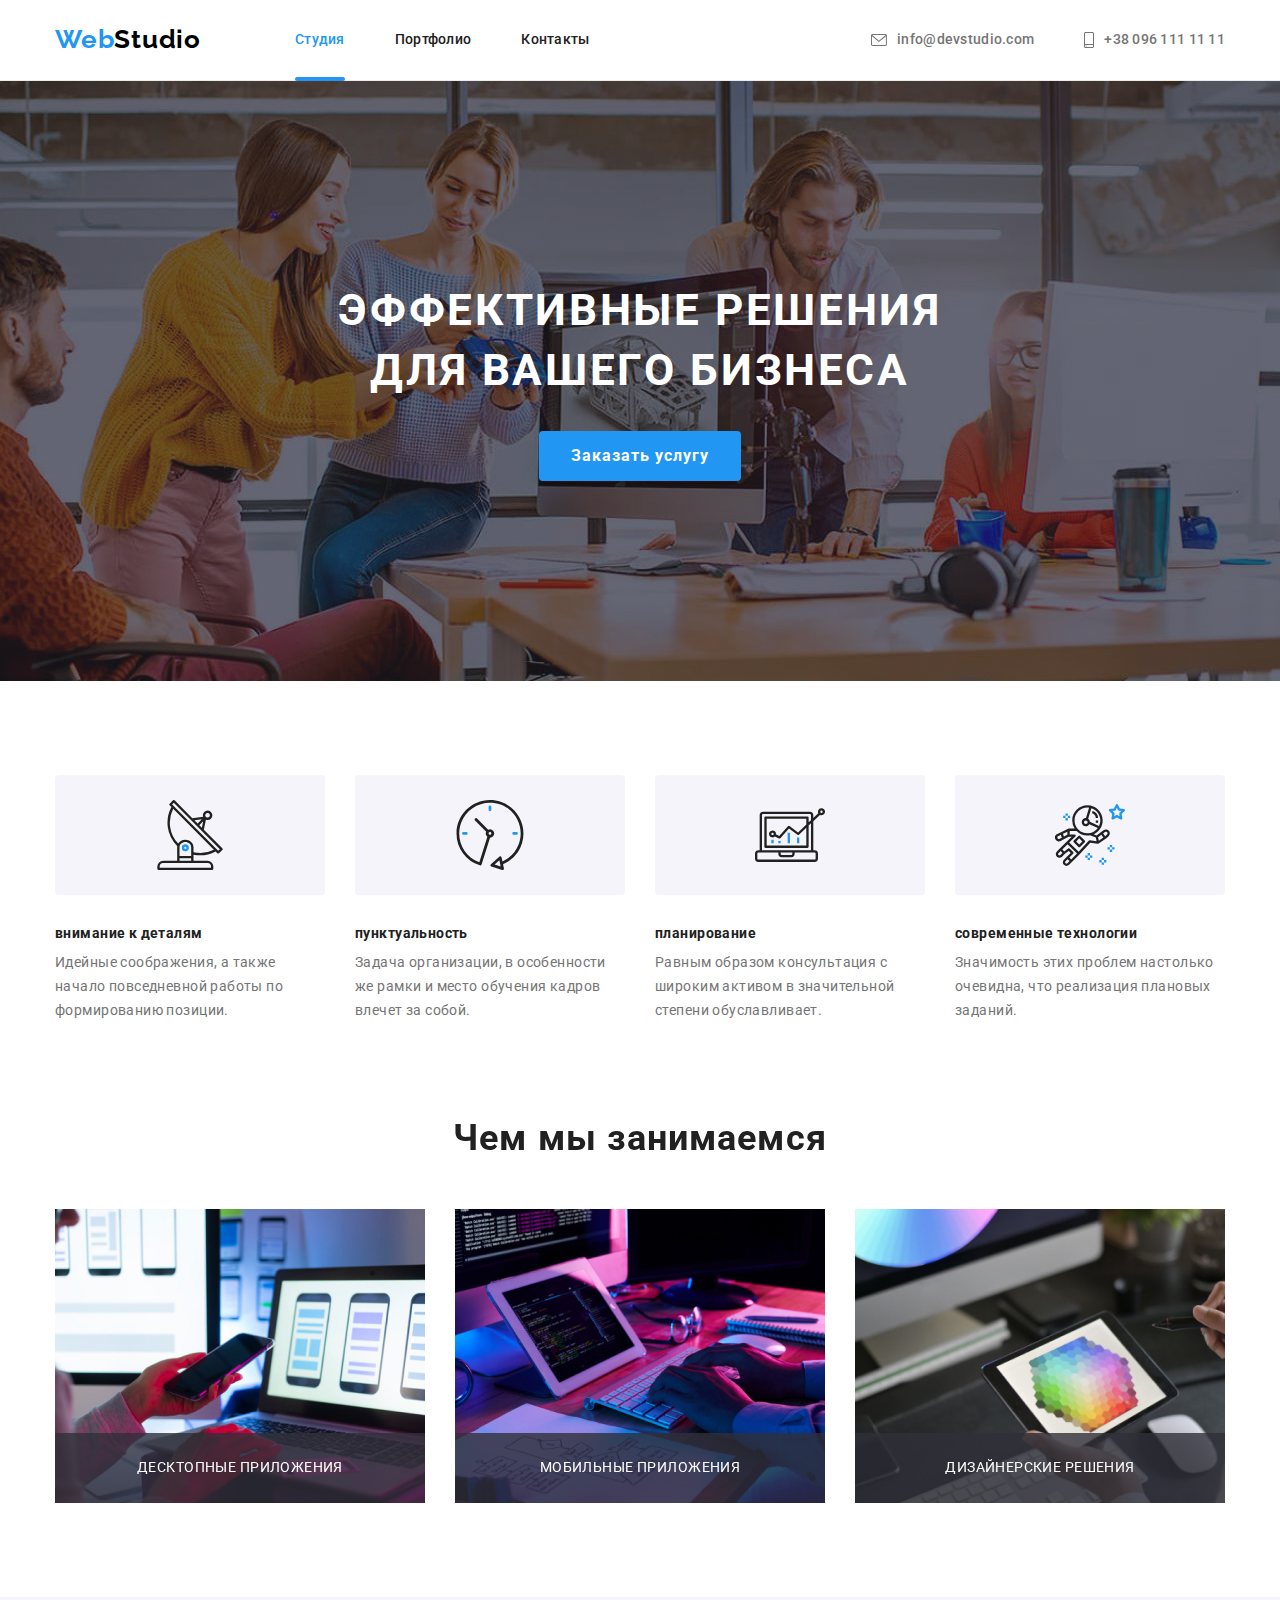
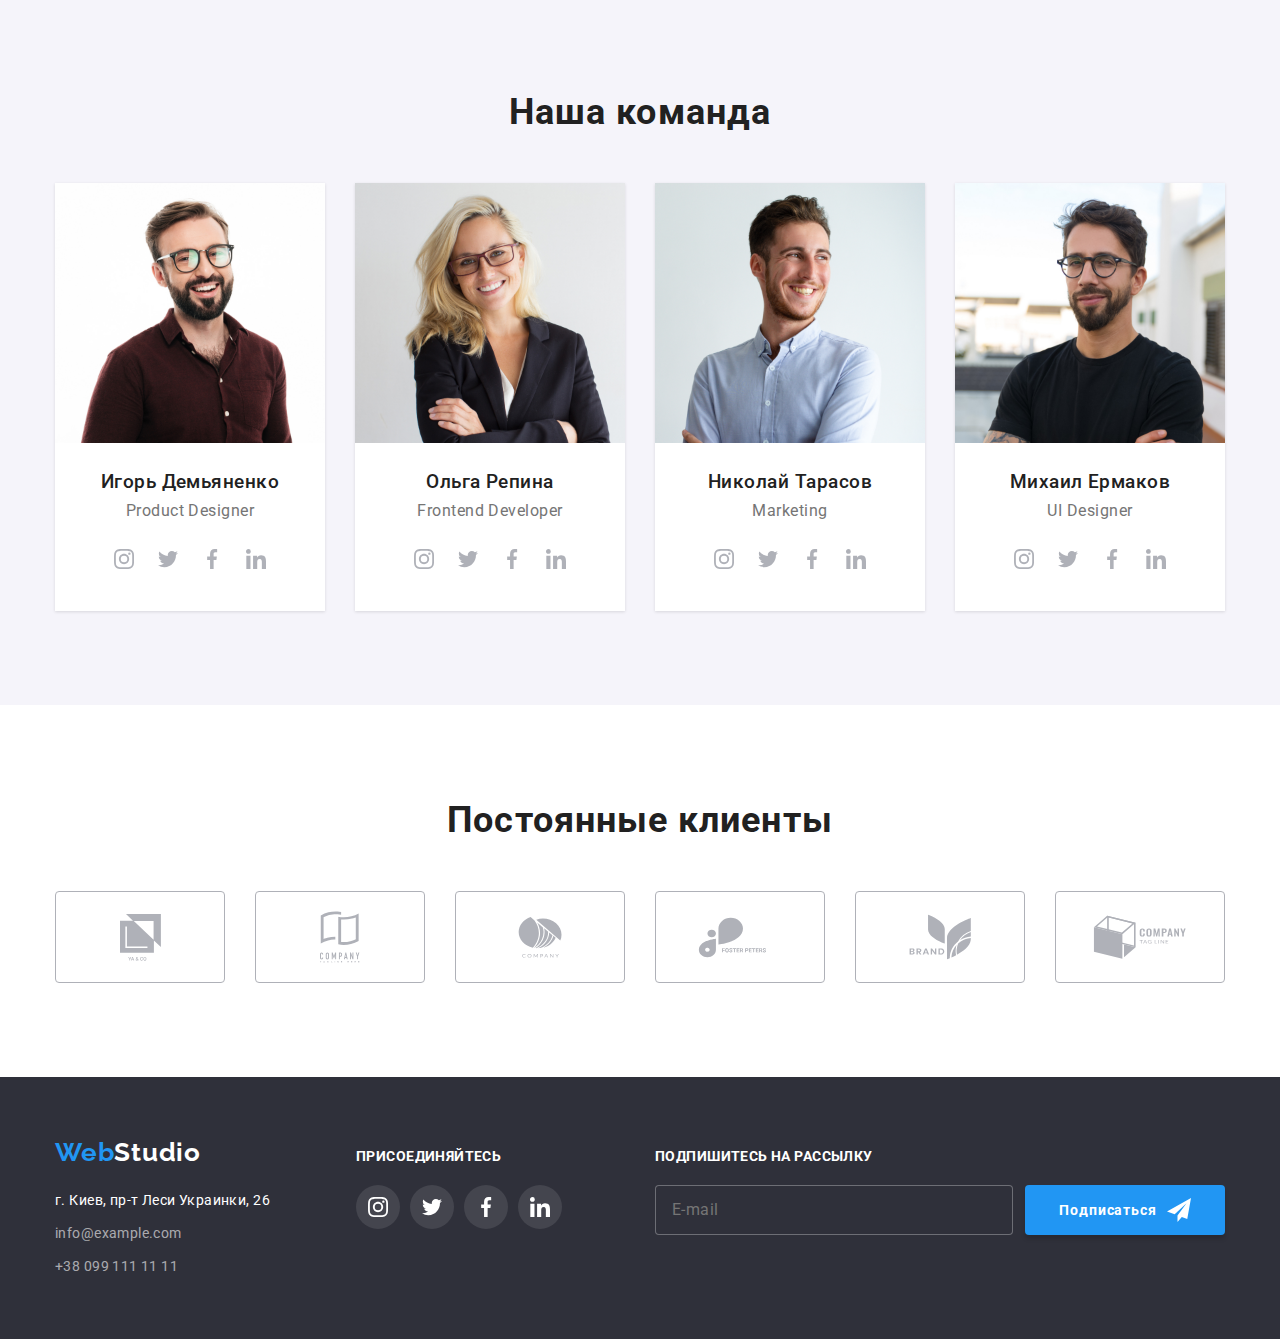
==== commit ac74e970: "thrd day" ====
--- a/index.html
+++ b/index.html
@@ -322,7 +322,7 @@
                 </div>
             </div>
         </section>
-        <section class="section section--partners">
+        <section class="section">
         <div class="container">
         <h2 class="heading">Постоянные клиенты</h2>   
         <ul class="partners">
@@ -374,47 +374,47 @@
 
     </main>
     <footer class="footer">
-        <div class="container foot">
+        <div class="container container--foot">
             <!--copyrite-->
-            <div class="foot-id">
-                <a href="#" class="logo logo--foot"> <span class="logo__item">Web</span><span class="logo__item--foot">Studio</span></a>
+            <div class="foot__width">
+                <a href="#" class="logo logo--foot"> <span class="logo__item">Web</span><span class="logo__item--white">Studio</span></a>
             <address id="contacts">
-                <ul class="contacts-list-foot">
+                <ul class="items">
                     <li>
-                        <p class="text">г. Киев, пр-т Леси Украинки, 26</p>
-                    </li>
-                    <li><a class="link mail" href="mailto:info@example.com">info@example.com</a> </li>
-                    <li><a class="link tel" href="tel:+380991111111">+38 099 111 11 11</a> </li>
+                        <p class="items__text">г. Киев, пр-т Леси Украинки, 26</p>
+                    </li>
+                    <li><a class="items__link mail" href="mailto:info@example.com">info@example.com</a> </li>
+                    <li><a class="items__link tel" href="tel:+380991111111">+38 099 111 11 11</a> </li>
                 </ul>
             </address>
             </div>
             <div class="connect">
-                <p class="connect-title">присоединяйтесь</p>
-                <ul class="social-connect-list">
-                    <li class="social-connect-item">
-                        <a class="social-connect-link" href="">
-                            <svg class="social-connect-icon" width="20" height="20">
+                <p class="connect__subtitle">присоединяйтесь</p>
+                <ul class="social-connect">
+                    <li class="social-connect__item">
+                        <a class="social-connect__link" href="">
+                            <svg class="social-connect__icon" width="20" height="20">
                                 <use href="./images/icons.svg#instagram"></use>
                             </svg>
                         </a>
                     </li>
-                    <li class="social-connect-item">
-                        <a class="social-connect-link" href="">
-                            <svg class="social-connect-icon" width="20" height="20">
+                    <li class="social-connect__item">
+                        <a class="social-connect__link" href="">
+                            <svg class="social-connect__icon" width="20" height="20">
                                 <use href="./images/icons.svg#twitter"></use>
                             </svg>
                         </a>
                     </li>
-                    <li class="social-connect-item">
-                        <a class="social-connect-link" href="">
-                            <svg class="social-connect-icon" width="20" height="20">
+                    <li class="social-connect__item">
+                        <a class="social-connect__link" href="">
+                            <svg class="social-connect__icon" width="20" height="20">
                                 <use href="./images/icons.svg#facebook"></use>
                             </svg>
                         </a>
                     </li>
-                    <li class="social-connect-item">
-                        <a class="social-connect-link" href="">
-                            <svg class="social-connect-icon" width="20" height="20">
+                    <li class="social-connect__item">
+                        <a class="social-connect__link" href="">
+                            <svg class="social-connect__icon" width="20" height="20">
                                 <use href="./images/icons.svg#linkedin"></use>
                             </svg>
                         </a>
@@ -422,14 +422,14 @@
                 </ul>
             </div>
             <div class="subscribe">
-                <p class="subscribe-title">Подпишитесь на рассылку</p>
+                <p class="subscribe__subtitle">Подпишитесь на рассылку</p>
                 <form class="form-subscribe" autocomplete="off">
                     
-                    <label class="subscribe-field"> 
-                        <input class="subscribe-input" type="text" placeholder="E-mail">
+                    <label class="form-subscribe__field"> 
+                        <input class="form-subscribe__input" type="text" placeholder="E-mail">
                     </label>
-                    <button class="subscribe-button" type="submit"><span class="button-label">Подписаться</span>
-                        <svg class="send" width="24px" height="24px">
+                    <button class="form-subscribe__button" type="submit"><span class="button-label">Подписаться</span>
+                        <svg class="form-subscribe__svg" width="24px" height="24px">
                             <use href="./images/icons.svg#send"></use>
                         </svg>
                     </button>
--- a/css/main.min.css
+++ b/css/main.min.css
@@ -1,2 +1,2 @@
-:root{--active-color: #2196f3;--white-color: #ffffff;--text-color: #757575;--main-font: "Roboto", sans-serif;--accent-font: "Raleway", sans-serif;--title-color: #212121;--button-background: #f5f4fa;--button-background-active: #2196f3;--back-dark: #2f303a;--foot-contact-text: rgba(255, 255, 255, 0.6);--back-color-order: #188ce8;--card-set-gap: 30px;--card-content-bc: #eeeeee;--icon-color: #afb1b8;--icon-connect: rgba(255, 255, 255, 0.1)}*{margin:0;padding:0}body{background-color:var(--white-color);font-family:var(--main-font);color:var(--text-color);font-size:14px;line-height:1.71em;letter-spacing:0.03em}.container{width:1200px;padding-left:15px;padding-right:15px;margin-left:auto;margin-right:auto}.section{padding:94px 0;margin-left:auto;margin-right:auto}ul{list-style:none}a{text-decoration:none}a:active{color:var(--active-color)}h1,h2,h3,h4,h5,h6{color:var(--title-color);margin:0}p{margin:0}img{display:block;max-width:100%;height:auto}.main--title,.advantages .caption-title,.connect-title{text-transform:uppercase}.visual--hiden{visibility:hidden;position:absolute;clip:rect(0 0 0 0);width:1px;height:1px;margin:-1px}.logo__item{color:var(--active-color)}.logo__item--black{color:#000000}.logo{font-family:var(--accent-font);font-weight:700;font-size:26px;line-height:1.19em;letter-spacing:0.03em;margin-right:94px;padding-top:24px;padding-bottom:25px}.logo__item--foot{color:var(--white-color)}.logo--foot{padding:0;margin-top:60px;margin:0}.container--head{display:-webkit-box;display:-ms-flexbox;display:flex;-webkit-box-align:center;-ms-flex-align:center;align-items:center;margin-bottom:0}.header{border-bottom:1px solid #ececec}.contacts{line-height:1.14em;display:-webkit-inline-box;display:-ms-inline-flexbox;display:inline-flex;margin-left:auto}.contacts__link{text-decoration:none;display:-webkit-box;display:-ms-flexbox;display:flex;-webkit-box-orient:horizontal;-webkit-box-direction:normal;-ms-flex-direction:row;flex-direction:row;font-style:normal;font-weight:500;letter-spacing:0.02em;color:inherit;padding-top:32px;padding-bottom:32px;-webkit-box-align:center;-ms-flex-align:center;align-items:center;-webkit-transition:color 250ms cubic-bezier(0.4, 0, 0.2, 1);transition:color 250ms cubic-bezier(0.4, 0, 0.2, 1)}.contacts__link:hover,.contacts__link:focus{color:var(--active-color)}.contacts>li:not(:last-child){margin-right:50px}.contacts__icon{fill:currentColor;margin-right:10px}.navigation{display:-webkit-box;display:-ms-flexbox;display:flex;-webkit-box-orient:horizontal;-webkit-box-direction:normal;-ms-flex-direction:row;flex-direction:row}.navigation>li:not(:last-child){margin-right:50px}.navigation a:hover,.navigation a:focus{color:var(--active-color)}.navigation__link{font-weight:500;font-size:14px;line-height:1.14em;letter-spacing:0.02em;color:var(--title-color);display:-webkit-box;display:-ms-flexbox;display:flex;-webkit-box-orient:horizontal;-webkit-box-direction:normal;-ms-flex-direction:row;flex-direction:row;-webkit-box-align:center;-ms-flex-align:center;align-items:center;text-decoration:none;padding-top:32px;padding-bottom:32px;-webkit-transition:color 250ms cubic-bezier(0.4, 0, 0.2, 1);transition:color 250ms cubic-bezier(0.4, 0, 0.2, 1)}.navigation__link--current{position:relative;color:var(--active-color)}.navigation__link--current::after{position:absolute;content:" ";left:0;bottom:-1px;display:block;width:100%;height:4px;border-radius:2px;background-color:var(--button-background-active)}.section--main{height:600px;max-width:1600px;display:-webkit-box;display:-ms-flexbox;display:flex;background-image:-webkit-gradient(linear, left top, left bottom, from(rgba(47,48,58,0.4)), to(rgba(47,48,58,0.4))),url(../images/hero-bc.jpg);background-image:linear-gradient(rgba(47,48,58,0.4), rgba(47,48,58,0.4)),url(../images/hero-bc.jpg);background-size:cover;background-position:center;margin-left:auto;margin-right:auto;padding:0}.container--hero{display:-webkit-box;display:-ms-flexbox;display:flex;-webkit-box-align:center;-ms-flex-align:center;align-items:center;-webkit-box-pack:center;-ms-flex-pack:center;justify-content:center;-webkit-box-orient:vertical;-webkit-box-direction:normal;-ms-flex-direction:column;flex-direction:column;-ms-flex-wrap:wrap;flex-wrap:wrap}.main--title{color:var(--white-color);font-size:44px;line-height:1.36em;letter-spacing:0.06em;text-align:center;-webkit-box-pack:center;-ms-flex-pack:center;justify-content:center;width:696px;margin-left:auto;margin-right:auto}.button-order{display:inline-block;font-weight:700;font-size:16px;line-height:1.88em;color:var(--white-color);background-color:var(--button-background-active);letter-spacing:0.06em;padding:10px 32px;cursor:pointer;border:none;-webkit-box-shadow:0px 4px 4px rgba(0,0,0,0.15);box-shadow:0px 4px 4px rgba(0,0,0,0.15);border-radius:4px;-webkit-transition:color 250ms cubic-bezier(0.4, 0, 0.2, 1),background-color 250ms cubic-bezier(0.4, 0, 0.2, 1);transition:color 250ms cubic-bezier(0.4, 0, 0.2, 1),background-color 250ms cubic-bezier(0.4, 0, 0.2, 1)}.hero-button{display:-webkit-box;display:-ms-flexbox;display:flex;-webkit-box-pack:center;-ms-flex-pack:center;justify-content:center;margin-top:30px}.button.order:hover,.button.order:focus{background-color:var(--back-color-order);cursor:pointer}.backdrop{position:fixed;top:0;left:0;width:100%;height:100%;background-color:rgba(0,0,0,0.2);-webkit-transition:opacity 250ms cubic-bezier(0.4, 0, 0.2, 1);transition:opacity 250ms cubic-bezier(0.4, 0, 0.2, 1);opacity:1}.backdrop.is-hidden{opacity:0;pointer-events:none}.close{position:absolute;width:30px;height:30px;cursor:pointer;margin-top:8px;margin-right:8px;background:#ffffff;border:1px solid rgba(0,0,0,0.1);border-radius:50%}.close-icon{position:absolute;-webkit-transform:translate(-50%, -50%);transform:translate(-50%, -50%);fill:#000000;-webkit-transition:fill 250ms cubic-bezier(0.4, 0, 0.2, 1);transition:fill 250ms cubic-bezier(0.4, 0, 0.2, 1)}.close:hover .close-icon{fill:var(--active-color)}.close:focus-within .close-icon{fill:var(--active-color)}.modal{position:absolute;top:50%;left:50%;-webkit-transform:translate(-50%, -50%);transform:translate(-50%, -50%);height:581px;width:528px;display:-webkit-box;display:-ms-flexbox;display:flex;visibility:visible;-webkit-box-pack:end;-ms-flex-pack:end;justify-content:flex-end;-webkit-box-align:start;-ms-flex-align:start;align-items:flex-start;background-color:#fff;-webkit-box-shadow:0px 1px 3px rgba(0,0,0,0.12),0px 1px 1px rgba(0,0,0,0.14),0px 2px 1px rgba(0,0,0,0.2);box-shadow:0px 1px 3px rgba(0,0,0,0.12),0px 1px 1px rgba(0,0,0,0.14),0px 2px 1px rgba(0,0,0,0.2);border-radius:4px;z-index:5100}.form{padding:40px}.form-field{position:relative;display:-webkit-box;display:-ms-flexbox;display:flex;-webkit-box-orient:vertical;-webkit-box-direction:normal;-ms-flex-direction:column;flex-direction:column;margin-bottom:28px}.form-input:focus,.form-input:hover{border:1px solid var(--active-color);outline:none;cursor:pointer}.form-input:focus-within ~ .field-icon{color:var(--active-color)}.form-title{font-weight:700;font-size:20px;line-height:1.17em;letter-spacing:0.03em;color:var(--title-color);margin-bottom:30px}.form-input{margin:0;padding:0;padding-left:42px;color:#000000;border:1px solid rgba(33,33,33,0.2);border-radius:4px;height:40px;-webkit-transition:border 250ms cubic-bezier(0.4, 0, 0.2, 1);transition:border 250ms cubic-bezier(0.4, 0, 0.2, 1)}.form-textarea{margin:0;padding:0;padding-left:42px;border:1px solid rgba(33,33,33,0.2);border-radius:4px}.form-label{position:absolute;top:50%;left:0;display:inline-block;-webkit-transform:translateY(-42px);transform:translateY(-42px)}.form-label-textarea{position:absolute;top:0%;left:0;display:inline-block;-webkit-transform:translateY(-22px);transform:translateY(-22px)}.form-field textarea{border:1px solid rgba(33,33,33,0.2);border-radius:4px;padding:12px 16px;resize:none}.form-field textarea::-webkit-input-placeholder{font-size:12px;line-height:1.17;letter-spacing:0.01em;color:rgba(117,117,117,0.5)}.form-field textarea:-ms-input-placeholder{font-size:12px;line-height:1.17;letter-spacing:0.01em;color:rgba(117,117,117,0.5)}.form-field textarea::-ms-input-placeholder{font-size:12px;line-height:1.17;letter-spacing:0.01em;color:rgba(117,117,117,0.5)}.form-field textarea::placeholder{font-size:12px;line-height:1.17;letter-spacing:0.01em;color:rgba(117,117,117,0.5)}.field-icon{position:absolute;top:50%;left:15px;display:block;-webkit-transform:translateY(-50%);transform:translateY(-50%);color:#000}.form-icon{fill:currentColor}.option{position:relative;display:block;margin-bottom:30px}.check{padding-left:36px}.check-input{position:absolute;margin:-1px;width:1px;height:1px;border:0;padding:0;clip:rect(0 0 0 0);overflow:hidden}.check-box{position:absolute;display:inline-block;width:16px;height:15px;top:4px;left:0;margin-left:12px;border:2px solid black;border-radius:4px}.check-input:focus+.check-box{border-color:var(--active-color)}.check-input:checked+.check-box{border-color:transparent;background-color:var(--button-background-active);background-size:contain;background-image:url("../images/check.svg")}.license-link{color:var(--active-color);text-decoration:underline}.submit-bth{display:-webkit-box;display:-ms-flexbox;display:flex;-webkit-box-align:center;-ms-flex-align:center;align-items:center;font-weight:700;font-size:16px;line-height:1.88em;color:var(--white-color);background-color:var(--button-background-active);letter-spacing:0.06em;margin-left:auto;margin-right:auto;padding:10px 55px;cursor:pointer;border:none;border-radius:4px;-webkit-transition:background-color 250ms cubic-bezier(0.4, 0, 0.2, 1);transition:background-color 250ms cubic-bezier(0.4, 0, 0.2, 1)}.submit-bth:focus,.submit-bth:hover{background-color:var(--back-color-order)}.advantages__title{font-weight:700;font-size:14px;line-height:1.17em;letter-spacing:0.03em;color:var(--title-color)}.advantages__title pre::first-letter{text-transform:uppercase}.advantages{padding:0;margin:0;list-style:none;display:-webkit-box;display:-ms-flexbox;display:flex;-ms-flex-wrap:wrap;flex-wrap:wrap;margin-left:-30px}.advantages>.advantages__item{-ms-flex-preferred-size:calc(100% / 4 - 30px);flex-basis:calc(100% / 4 - 30px);margin-left:30px}.advantages__text{margin-top:10px}.advantages__content{margin-top:30px}.advantages__icon{display:-webkit-box;display:-ms-flexbox;display:flex;width:270px;height:120px;border-radius:4px;-webkit-box-pack:center;-ms-flex-pack:center;justify-content:center;-webkit-box-align:center;-ms-flex-align:center;align-items:center;background-color:var(--button-background);fill:currentColor}.section--advantages{padding-top:94px}.heading{font-weight:700;font-size:36px;line-height:1.17em;letter-spacing:0.03em;color:var(--title-color);text-align:center}.production{display:-webkit-box;display:-ms-flexbox;display:flex;-webkit-box-orient:horizontal;-webkit-box-direction:normal;-ms-flex-direction:row;flex-direction:row;margin-top:50px;z-index:-1}.production__item{position:relative}.production__overlay{position:absolute;display:-webkit-box;display:-ms-flexbox;display:flex;-webkit-box-pack:center;-ms-flex-pack:center;justify-content:center;-webkit-box-align:center;-ms-flex-align:center;align-items:center;bottom:0%;left:0%;width:100%;height:70px;background-color:rgba(47,48,58,0.8)}.production__text{margin:0;display:-webkit-box;display:-ms-flexbox;display:flex;text-align:center;text-transform:uppercase;color:var(--white-color)}.production>li:not(:last-child){margin-right:30px}.section--production{padding-bottom:94px;padding-top:0;position:relative;z-index:1}.section--teams{background-color:var(--button-background)}.team{padding:0;margin:0;list-style:none;display:-webkit-box;display:-ms-flexbox;display:flex;-ms-flex-wrap:wrap;flex-wrap:wrap;margin-left:-30px;margin-top:-30px}.team__item{background-color:var(--white-color);-webkit-box-shadow:0px 2px 1px 0px rgba(0,0,0,0.2);box-shadow:0px 2px 1px 0px rgba(0,0,0,0.2);-webkit-box-shadow:0px 1px 1px 0px rgba(0,0,0,0.14);box-shadow:0px 1px 1px 0px rgba(0,0,0,0.14);-webkit-box-shadow:0px 1px 3px 0px rgba(0,0,0,0.12);box-shadow:0px 1px 3px 0px rgba(0,0,0,0.12)}.our-teams{margin-bottom:50px}.card__thumb{display:block;max-width:100%}.card__thumb{display:block;max-width:100%}.card__content{padding:30px 32px}.card__text{margin-top:10px}.card__name{font-weight:500}.team>.team__item{font-size:16px;line-height:1.17em;letter-spacing:0.03em;text-align:center;margin-left:30px;margin-top:30px;width:auto;border:none}.our-team .heading{text-align:center}.social{display:-webkit-box;display:-ms-flexbox;display:flex;text-align:center;-webkit-box-pack:center;-ms-flex-pack:center;justify-content:center;margin-top:16px}.social__link{display:-webkit-box;display:-ms-flexbox;display:flex;width:44px;height:44px;border:none;border-radius:50%;-webkit-box-pack:center;-ms-flex-pack:center;justify-content:center;-webkit-box-align:center;-ms-flex-align:center;align-items:center;fill:var(--icon-color);-webkit-transition:fill 250ms cubic-bezier(0.4, 0, 0.2, 1),background-color 250ms cubic-bezier(0.4, 0, 0.2, 1);transition:fill 250ms cubic-bezier(0.4, 0, 0.2, 1),background-color 250ms cubic-bezier(0.4, 0, 0.2, 1)}.social:not(:last-child){margin-right:10px}.social__link:hover,.social__link:focus{background-color:var(--active-color);fill:var(--white-color)}.section--partners{margin:94px auto}.partners{display:-webkit-box;display:-ms-flexbox;display:flex;-webkit-box-orient:horizontal;-webkit-box-direction:normal;-ms-flex-direction:row;flex-direction:row;margin-top:50px}.partners__link{display:-webkit-box;display:-ms-flexbox;display:flex;-webkit-box-align:center;-ms-flex-align:center;align-items:center;-webkit-box-pack:center;-ms-flex-pack:center;justify-content:center;width:170px;height:92px;border:1px solid var(--icon-color);border-radius:4px;cursor:pointer;-webkit-transition:border-color 250ms cubic-bezier(0.4, 0, 0.2, 1);transition:border-color 250ms cubic-bezier(0.4, 0, 0.2, 1)}.partners>li:not(:last-child){margin-right:30px}.partners__icon{display:inline-block;-webkit-box-align:center;-ms-flex-align:center;align-items:center;-webkit-box-pack:center;-ms-flex-pack:center;justify-content:center;fill:var(--icon-color);color:currentColor;-webkit-transition:fill 250ms cubic-bezier(0.4, 0, 0.2, 1);transition:fill 250ms cubic-bezier(0.4, 0, 0.2, 1)}.partners__link:hover,.partners__link:focus{border-color:var(--button-background-active)}.partners__link:focus .partners__icon,.partners__link:hover .partners__icon{fill:var(--active-color)}.title{font-weight:700;font-size:18px;line-height:2em;letter-spacing:0.06em}.products-list{font-size:16px;line-height:1.88em;display:-webkit-box;display:-ms-flexbox;display:flex;-ms-flex-wrap:wrap;flex-wrap:wrap;-webkit-box-pack:center;-ms-flex-pack:center;justify-content:center;-webkit-box-align:center;-ms-flex-align:center;align-items:center;padding:0;margin:0;margin-top:calc(-1 * var(--card-set-gap));margin-left:calc(-1 * var(--card-set-gap))}.products-list>.products-list-item{-ms-flex-preferred-size:calc(100% / 3 - 30px);flex-basis:calc(100% / 3 - 30px);margin-left:var(--card-set-gap);margin-top:var(--card-set-gap)}.products-card{display:inline-block;-webkit-box-shadow:none;box-shadow:none;border:none;-webkit-transition:border 250ms cubic-bezier(0.4, 0, 0.2, 1),-webkit-box-shadow 250ms cubic-bezier(0.4, 0, 0.2, 1);transition:border 250ms cubic-bezier(0.4, 0, 0.2, 1),-webkit-box-shadow 250ms cubic-bezier(0.4, 0, 0.2, 1);transition:border 250ms cubic-bezier(0.4, 0, 0.2, 1),box-shadow 250ms cubic-bezier(0.4, 0, 0.2, 1);transition:border 250ms cubic-bezier(0.4, 0, 0.2, 1),box-shadow 250ms cubic-bezier(0.4, 0, 0.2, 1),-webkit-box-shadow 250ms cubic-bezier(0.4, 0, 0.2, 1)}.card-title{font-size:18px}.card-text{font-family:var(--main-font);color:var(--text-color);font-size:16px;line-height:1.88;margin-top:4px}.card-content{padding:20px 24px;border-right:1px solid var(--card-content-bc);border-bottom:1px solid var(--card-content-bc);border-left:1px solid var(--card-content-bc)}.products-card:hover,.products-card:focus{background-color:#ffffff;border:1px solid #eeeeee;-webkit-box-shadow:0px 1px 1px rgba(0,0,0,0.12),0px 4px 4px rgba(0,0,0,0.06),1px 4px 6px rgba(0,0,0,0.16);box-shadow:0px 1px 1px rgba(0,0,0,0.12),0px 4px 4px rgba(0,0,0,0.06),1px 4px 6px rgba(0,0,0,0.16)}.products-thumb{position:relative;overflow:hidden}.products-overlay{position:absolute;content:"";display:block;top:0;left:0;width:100%;height:100%;background:rgba(33,150,243,0.9);opacity:0;-webkit-transform:translateY(100%);transform:translateY(100%);-webkit-transition:opacity 250ms cubic-bezier(0.4, 0, 0.2, 1),-webkit-transform 250ms cubic-bezier(0.4, 0, 0.2, 1);transition:opacity 250ms cubic-bezier(0.4, 0, 0.2, 1),-webkit-transform 250ms cubic-bezier(0.4, 0, 0.2, 1);transition:transform 250ms cubic-bezier(0.4, 0, 0.2, 1),opacity 250ms cubic-bezier(0.4, 0, 0.2, 1);transition:transform 250ms cubic-bezier(0.4, 0, 0.2, 1),opacity 250ms cubic-bezier(0.4, 0, 0.2, 1),-webkit-transform 250ms cubic-bezier(0.4, 0, 0.2, 1)}.products-text{font-size:18px;line-height:1.56;letter-spacing:0.03em;color:var(--white-color);padding:63px 24px}.products-card:hover .products-overlay,.products-card:focus .products-overlay{opacity:1;-webkit-transform:translateY(0);transform:translateY(0)}.button-list{display:-webkit-box;display:-ms-flexbox;display:flex;-webkit-box-orient:horizontal;-webkit-box-direction:normal;-ms-flex-direction:row;flex-direction:row;margin-bottom:34px;-webkit-box-pack:center;-ms-flex-pack:center;justify-content:center}.button{font-family:inherit;font-weight:500;font-size:16px;line-height:1.63;color:var(--title-color);background-color:var(--button-background);min-width:73px;border:0px;padding:6px 22px;border-radius:4px;cursor:pointer;-webkit-transition:color 250ms cubic-bezier(0.4, 0, 0.2, 1),background-color 250ms cubic-bezier(0.4, 0, 0.2, 1),-webkit-box-shadow 250ms cubic-bezier(0.4, 0, 0.2, 1);transition:color 250ms cubic-bezier(0.4, 0, 0.2, 1),background-color 250ms cubic-bezier(0.4, 0, 0.2, 1),-webkit-box-shadow 250ms cubic-bezier(0.4, 0, 0.2, 1);transition:color 250ms cubic-bezier(0.4, 0, 0.2, 1),background-color 250ms cubic-bezier(0.4, 0, 0.2, 1),box-shadow 250ms cubic-bezier(0.4, 0, 0.2, 1);transition:color 250ms cubic-bezier(0.4, 0, 0.2, 1),background-color 250ms cubic-bezier(0.4, 0, 0.2, 1),box-shadow 250ms cubic-bezier(0.4, 0, 0.2, 1),-webkit-box-shadow 250ms cubic-bezier(0.4, 0, 0.2, 1)}.products-button:not(:last-child){margin-right:8px}.sellect-but{background-color:var(--button-background-active);color:var(--white-color);-webkit-box-shadow:0px 2px 2px 0px rgba(0,0,0,0.12);box-shadow:0px 2px 2px 0px rgba(0,0,0,0.12);-webkit-box-shadow:0px 1px 2px 0px rgba(0,0,0,0.08);box-shadow:0px 1px 2px 0px rgba(0,0,0,0.08);-webkit-box-shadow:0px 3px 1px 0px rgba(0,0,0,0.1);box-shadow:0px 3px 1px 0px rgba(0,0,0,0.1)}.button:hover,.button:focus{background-color:var(--button-background-active);color:var(--white-color);-webkit-box-shadow:0px 2px 2px 0px rgba(0,0,0,0.12);box-shadow:0px 2px 2px 0px rgba(0,0,0,0.12);-webkit-box-shadow:0px 1px 2px 0px rgba(0,0,0,0.08);box-shadow:0px 1px 2px 0px rgba(0,0,0,0.08);-webkit-box-shadow:0px 3px 1px 0px rgba(0,0,0,0.1);box-shadow:0px 3px 1px 0px rgba(0,0,0,0.1)}.footer{background-color:var(--back-dark);padding:60px 15px;margin-right:auto;margin-left:auto;display:-webkit-box;display:-ms-flexbox;display:flex}.foot{color:var(--white-color);display:-webkit-box;display:-ms-flexbox;display:flex;-webkit-box-orient:horizontal;-webkit-box-direction:normal;-ms-flex-direction:row;flex-direction:row;-webkit-box-align:baseline;-ms-flex-align:baseline;align-items:baseline}.logo__foot{font-family:var(--accent-font);font-weight:700;font-size:26px;line-height:1.19em;letter-spacing:0.03em;padding:0;margin-top:60px;margin:0}.contacts-list-foot>li{font-style:normal}.contacts-list-foot{margin-top:20px}.contacts-list-foot .link{display:inline-block;color:var(--foot-contact-text);margin-top:9px;-webkit-transition:color 250ms cubic-bezier(0.4, 0, 0.2, 1);transition:color 250ms cubic-bezier(0.4, 0, 0.2, 1)}.contacts-list-foot a:hover,.contacts-list-foot a:focus{color:var(--active-color)}.logo__item--foot{color:var(--white-color)}.foot-id{width:231px}.connect-title{font-weight:700;font-size:14px;line-height:1.14em;letter-spacing:0.03em;color:var(--white-color);text-align:center}.connect{display:-webkit-box;display:-ms-flexbox;display:flex;-webkit-box-align:start;-ms-flex-align:start;align-items:flex-start;-webkit-box-pack:start;-ms-flex-pack:start;justify-content:flex-start;-webkit-box-orient:vertical;-webkit-box-direction:normal;-ms-flex-direction:column;flex-direction:column;margin-left:70px}.social-connect-list{display:-webkit-box;display:-ms-flexbox;display:flex;text-align:center;-webkit-box-pack:center;-ms-flex-pack:center;justify-content:center;margin-top:20px}.social-connect-link{display:-webkit-box;display:-ms-flexbox;display:flex;width:44px;height:44px;border:none;border-radius:50%;-webkit-box-pack:center;-ms-flex-pack:center;justify-content:center;-webkit-box-align:center;-ms-flex-align:center;align-items:center;background-color:var(--icon-connect);fill:var(--white-color);-webkit-transition:background-color 250ms cubic-bezier(0.4, 0, 0.2, 1);transition:background-color 250ms cubic-bezier(0.4, 0, 0.2, 1)}.social-connect-item:not(:last-child){margin-right:10px}.social-connect-link:hover,.social-connect-link:focus{background-color:var(--active-color)}.form-subscribe{position:relative;display:-webkit-box;display:-ms-flexbox;display:flex}.subscribe{position:relative;-webkit-box-align:baseline;-ms-flex-align:baseline;align-items:baseline;align-items:baseline;margin-left:93px}.subscribe-title{font-weight:700;font-size:14px;line-height:1.14em;letter-spacing:0.03em;color:var(--white-color);text-transform:uppercase;margin-bottom:20px}.subscribe-field{text-align:center;-webkit-box-pack:center;-ms-flex-pack:center;justify-content:center;width:358px;height:50px;border:none}.subscribe-input{display:inline-block;width:358px;height:50px;font-size:16px;line-height:1.25em;letter-spacing:0.03em;padding-left:16px;border:1px solid rgba(255,255,255,0.3);border-radius:4px;color:rgba(255,255,255,0.6);background-color:var(--back-dark)}.subscribe-button{display:-webkit-box;display:-ms-flexbox;display:flex;-webkit-box-align:center;-ms-flex-align:center;align-items:center;-webkit-box-pack:center;-ms-flex-pack:center;justify-content:center;width:200px;height:50px;color:var(--white-color);background-color:var(--button-background-active);border:none;-webkit-box-shadow:0px 4px 4px rgba(0,0,0,0.15);box-shadow:0px 4px 4px rgba(0,0,0,0.15);border-radius:4px;cursor:pointer;margin-right:0;margin-left:12px}.send{display:-webkit-box;display:-ms-flexbox;display:flex;-webkit-box-align:center;-ms-flex-align:center;align-items:center;margin-left:10px}.button-label{display:-webkit-box;display:-ms-flexbox;display:flex;font-weight:700;line-height:1.88;letter-spacing:0.06em;-webkit-box-align:center;-ms-flex-align:center;align-items:center}
+:root{--active-color: #2196f3;--white-color: #ffffff;--text-color: #757575;--main-font: "Roboto", sans-serif;--accent-font: "Raleway", sans-serif;--title-color: #212121;--button-background: #f5f4fa;--button-background-active: #2196f3;--back-dark: #2f303a;--foot-contact-text: rgba(255, 255, 255, 0.6);--back-color-order: #188ce8;--card-set-gap: 30px;--card-content-bc: #eeeeee;--icon-color: #afb1b8;--icon-connect: rgba(255, 255, 255, 0.1)}*{margin:0;padding:0}body{background-color:var(--white-color);font-family:var(--main-font);color:var(--text-color);font-size:14px;line-height:1.71em;letter-spacing:0.03em}.container{width:1200px;padding-left:15px;padding-right:15px;margin-left:auto;margin-right:auto}.section{padding:94px 0;margin-left:auto;margin-right:auto}ul{list-style:none}a{text-decoration:none}a:active{color:var(--active-color)}h1,h2,h3,h4,h5,h6{color:var(--title-color);margin:0}p{margin:0}img{display:block;max-width:100%;height:auto}.main--title,.advantages .caption-title{text-transform:uppercase}.visual--hiden{visibility:hidden;position:absolute;clip:rect(0 0 0 0);width:1px;height:1px;margin:-1px}.logo__item{color:var(--active-color)}.logo__item--black{color:#000000}.logo{font-family:var(--accent-font);font-weight:700;font-size:26px;line-height:1.19em;letter-spacing:0.03em;margin-right:94px;padding-top:24px;padding-bottom:25px}.logo__item--white{color:var(--white-color)}.logo--foot{padding:0;margin-top:60px;margin:0}.container--head{display:-webkit-box;display:-ms-flexbox;display:flex;-webkit-box-align:center;-ms-flex-align:center;align-items:center;margin-bottom:0}.header{border-bottom:1px solid #ececec}.contacts{line-height:1.14em;display:-webkit-inline-box;display:-ms-inline-flexbox;display:inline-flex;margin-left:auto}.contacts__icon{fill:currentColor;margin-right:10px}.contacts>li:not(:last-child){margin-right:50px}.contacts__link{text-decoration:none;display:-webkit-box;display:-ms-flexbox;display:flex;-webkit-box-orient:horizontal;-webkit-box-direction:normal;-ms-flex-direction:row;flex-direction:row;font-style:normal;font-weight:500;letter-spacing:0.02em;color:inherit;padding-top:32px;padding-bottom:32px;-webkit-box-align:center;-ms-flex-align:center;align-items:center;-webkit-transition:color 250ms cubic-bezier(0.4, 0, 0.2, 1);transition:color 250ms cubic-bezier(0.4, 0, 0.2, 1)}.contacts__link:hover,.contacts__link:focus{color:var(--active-color)}.navigation{display:-webkit-box;display:-ms-flexbox;display:flex;-webkit-box-orient:horizontal;-webkit-box-direction:normal;-ms-flex-direction:row;flex-direction:row}.navigation>li:not(:last-child){margin-right:50px}.navigation a:hover,.navigation a:focus{color:var(--active-color)}.navigation__link{font-weight:500;font-size:14px;line-height:1.14em;letter-spacing:0.02em;color:var(--title-color);display:-webkit-box;display:-ms-flexbox;display:flex;-webkit-box-orient:horizontal;-webkit-box-direction:normal;-ms-flex-direction:row;flex-direction:row;-webkit-box-align:center;-ms-flex-align:center;align-items:center;text-decoration:none;padding-top:32px;padding-bottom:32px;-webkit-transition:color 250ms cubic-bezier(0.4, 0, 0.2, 1);transition:color 250ms cubic-bezier(0.4, 0, 0.2, 1)}.navigation__link--current{position:relative;color:var(--active-color)}.navigation__link--current::after{position:absolute;content:" ";left:0;bottom:-1px;display:block;width:100%;height:4px;border-radius:2px;background-color:var(--button-background-active)}.section--main{height:600px;max-width:1600px;display:-webkit-box;display:-ms-flexbox;display:flex;background-image:-webkit-gradient(linear, left top, left bottom, from(rgba(47,48,58,0.4)), to(rgba(47,48,58,0.4))),url(../images/hero-bc.jpg);background-image:linear-gradient(rgba(47,48,58,0.4), rgba(47,48,58,0.4)),url(../images/hero-bc.jpg);background-size:cover;background-position:center;margin-left:auto;margin-right:auto;padding:0}.container--hero{display:-webkit-box;display:-ms-flexbox;display:flex;-webkit-box-align:center;-ms-flex-align:center;align-items:center;-webkit-box-pack:center;-ms-flex-pack:center;justify-content:center;-webkit-box-orient:vertical;-webkit-box-direction:normal;-ms-flex-direction:column;flex-direction:column;-ms-flex-wrap:wrap;flex-wrap:wrap}.main--title{color:var(--white-color);font-size:44px;line-height:1.36em;letter-spacing:0.06em;text-align:center;-webkit-box-pack:center;-ms-flex-pack:center;justify-content:center;width:696px;margin-left:auto;margin-right:auto}.button-order{display:inline-block;font-weight:700;font-size:16px;line-height:1.88em;color:var(--white-color);background-color:var(--button-background-active);letter-spacing:0.06em;padding:10px 32px;cursor:pointer;border:none;-webkit-box-shadow:0px 4px 4px rgba(0,0,0,0.15);box-shadow:0px 4px 4px rgba(0,0,0,0.15);border-radius:4px;-webkit-transition:color 250ms cubic-bezier(0.4, 0, 0.2, 1),background-color 250ms cubic-bezier(0.4, 0, 0.2, 1);transition:color 250ms cubic-bezier(0.4, 0, 0.2, 1),background-color 250ms cubic-bezier(0.4, 0, 0.2, 1)}.hero-button{display:-webkit-box;display:-ms-flexbox;display:flex;-webkit-box-pack:center;-ms-flex-pack:center;justify-content:center;margin-top:30px}.button.order:hover,.button.order:focus{background-color:var(--back-color-order);cursor:pointer}.backdrop{position:fixed;top:0;left:0;width:100%;height:100%;background-color:rgba(0,0,0,0.2);-webkit-transition:opacity 250ms cubic-bezier(0.4, 0, 0.2, 1);transition:opacity 250ms cubic-bezier(0.4, 0, 0.2, 1);opacity:1}.backdrop{opacity:0;pointer-events:none}.close{position:absolute;width:30px;height:30px;cursor:pointer;margin-top:8px;margin-right:8px;background:#ffffff;border:1px solid rgba(0,0,0,0.1);border-radius:50%}.close-icon{position:absolute;-webkit-transform:translate(-50%, -50%);transform:translate(-50%, -50%);fill:#000000;-webkit-transition:fill 250ms cubic-bezier(0.4, 0, 0.2, 1);transition:fill 250ms cubic-bezier(0.4, 0, 0.2, 1)}.close:hover .close-icon{fill:var(--active-color)}.close:focus-within .close-icon{fill:var(--active-color)}.modal{position:absolute;top:50%;left:50%;-webkit-transform:translate(-50%, -50%);transform:translate(-50%, -50%);height:581px;width:528px;display:-webkit-box;display:-ms-flexbox;display:flex;visibility:visible;-webkit-box-pack:end;-ms-flex-pack:end;justify-content:flex-end;-webkit-box-align:start;-ms-flex-align:start;align-items:flex-start;background-color:#fff;-webkit-box-shadow:0px 1px 3px rgba(0,0,0,0.12),0px 1px 1px rgba(0,0,0,0.14),0px 2px 1px rgba(0,0,0,0.2);box-shadow:0px 1px 3px rgba(0,0,0,0.12),0px 1px 1px rgba(0,0,0,0.14),0px 2px 1px rgba(0,0,0,0.2);border-radius:4px;z-index:5100}.form{padding:40px}.form-field{position:relative;display:-webkit-box;display:-ms-flexbox;display:flex;-webkit-box-orient:vertical;-webkit-box-direction:normal;-ms-flex-direction:column;flex-direction:column;margin-bottom:28px}.form-input:focus,.form-input:hover{border:1px solid var(--active-color);outline:none;cursor:pointer}.form-input:focus-within ~ .field-icon{color:var(--active-color)}.form-title{font-weight:700;font-size:20px;line-height:1.17em;letter-spacing:0.03em;color:var(--title-color);margin-bottom:30px}.form-input{margin:0;padding:0;padding-left:42px;color:#000000;border:1px solid rgba(33,33,33,0.2);border-radius:4px;height:40px;-webkit-transition:border 250ms cubic-bezier(0.4, 0, 0.2, 1);transition:border 250ms cubic-bezier(0.4, 0, 0.2, 1)}.form-textarea{margin:0;padding:0;padding-left:42px;border:1px solid rgba(33,33,33,0.2);border-radius:4px}.form-label{position:absolute;top:50%;left:0;display:inline-block;-webkit-transform:translateY(-42px);transform:translateY(-42px)}.form-label-textarea{position:absolute;top:0%;left:0;display:inline-block;-webkit-transform:translateY(-22px);transform:translateY(-22px)}.form-field textarea{border:1px solid rgba(33,33,33,0.2);border-radius:4px;padding:12px 16px;resize:none}.form-field textarea::-webkit-input-placeholder{font-size:12px;line-height:1.17;letter-spacing:0.01em;color:rgba(117,117,117,0.5)}.form-field textarea:-ms-input-placeholder{font-size:12px;line-height:1.17;letter-spacing:0.01em;color:rgba(117,117,117,0.5)}.form-field textarea::-ms-input-placeholder{font-size:12px;line-height:1.17;letter-spacing:0.01em;color:rgba(117,117,117,0.5)}.form-field textarea::placeholder{font-size:12px;line-height:1.17;letter-spacing:0.01em;color:rgba(117,117,117,0.5)}.field-icon{position:absolute;top:50%;left:15px;display:block;-webkit-transform:translateY(-50%);transform:translateY(-50%);color:#000}.form-icon{fill:currentColor}.option{position:relative;display:block;margin-bottom:30px}.check{padding-left:36px}.check-input{position:absolute;margin:-1px;width:1px;height:1px;border:0;padding:0;clip:rect(0 0 0 0);overflow:hidden}.check-box{position:absolute;display:inline-block;width:16px;height:15px;top:4px;left:0;margin-left:12px;border:2px solid black;border-radius:4px}.check-input:focus+.check-box{border-color:var(--active-color)}.check-input:checked+.check-box{border-color:transparent;background-color:var(--button-background-active);background-size:contain;background-image:url("../images/check.svg")}.license-link{color:var(--active-color);text-decoration:underline}.submit-bth{display:-webkit-box;display:-ms-flexbox;display:flex;-webkit-box-align:center;-ms-flex-align:center;align-items:center;font-weight:700;font-size:16px;line-height:1.88em;color:var(--white-color);background-color:var(--button-background-active);letter-spacing:0.06em;margin-left:auto;margin-right:auto;padding:10px 55px;cursor:pointer;border:none;border-radius:4px;-webkit-transition:background-color 250ms cubic-bezier(0.4, 0, 0.2, 1);transition:background-color 250ms cubic-bezier(0.4, 0, 0.2, 1)}.submit-bth:focus,.submit-bth:hover{background-color:var(--back-color-order)}.advantages__title{font-weight:700;font-size:14px;line-height:1.17em;letter-spacing:0.03em;color:var(--title-color)}.advantages__title pre::first-letter{text-transform:uppercase}.advantages{padding:0;margin:0;list-style:none;display:-webkit-box;display:-ms-flexbox;display:flex;-ms-flex-wrap:wrap;flex-wrap:wrap;margin-left:-30px}.advantages>.advantages__item{-ms-flex-preferred-size:calc(100% / 4 - 30px);flex-basis:calc(100% / 4 - 30px);margin-left:30px}.advantages__text{margin-top:10px}.advantages__content{margin-top:30px}.advantages__icon{display:-webkit-box;display:-ms-flexbox;display:flex;width:270px;height:120px;border-radius:4px;-webkit-box-pack:center;-ms-flex-pack:center;justify-content:center;-webkit-box-align:center;-ms-flex-align:center;align-items:center;background-color:var(--button-background);fill:currentColor}.section--advantages{padding-top:94px}.heading{font-weight:700;font-size:36px;line-height:1.17em;letter-spacing:0.03em;color:var(--title-color);text-align:center}.production{display:-webkit-box;display:-ms-flexbox;display:flex;-webkit-box-orient:horizontal;-webkit-box-direction:normal;-ms-flex-direction:row;flex-direction:row;margin-top:50px;z-index:-1}.production__item{position:relative}.production__overlay{position:absolute;display:-webkit-box;display:-ms-flexbox;display:flex;-webkit-box-pack:center;-ms-flex-pack:center;justify-content:center;-webkit-box-align:center;-ms-flex-align:center;align-items:center;bottom:0%;left:0%;width:100%;height:70px;background-color:rgba(47,48,58,0.8)}.production__text{margin:0;display:-webkit-box;display:-ms-flexbox;display:flex;text-align:center;text-transform:uppercase;color:var(--white-color)}.production>li:not(:last-child){margin-right:30px}.section--production{padding-bottom:94px;padding-top:0;position:relative;z-index:1}.section--teams{background-color:var(--button-background)}.team{padding:0;margin:0;list-style:none;display:-webkit-box;display:-ms-flexbox;display:flex;-ms-flex-wrap:wrap;flex-wrap:wrap;margin-left:-30px;margin-top:-30px}.team__item{background-color:var(--white-color);-webkit-box-shadow:0px 2px 1px 0px rgba(0,0,0,0.2);box-shadow:0px 2px 1px 0px rgba(0,0,0,0.2);-webkit-box-shadow:0px 1px 1px 0px rgba(0,0,0,0.14);box-shadow:0px 1px 1px 0px rgba(0,0,0,0.14);-webkit-box-shadow:0px 1px 3px 0px rgba(0,0,0,0.12);box-shadow:0px 1px 3px 0px rgba(0,0,0,0.12)}.our-teams{margin-bottom:50px}.card__thumb{display:block;max-width:100%}.card__thumb{display:block;max-width:100%}.card__content{padding:30px 32px}.card__text{margin-top:10px}.card__name{font-weight:500}.team>.team__item{font-size:16px;line-height:1.17em;letter-spacing:0.03em;text-align:center;margin-left:30px;margin-top:30px;width:auto;border:none}.our-team .heading{text-align:center}.social{display:-webkit-box;display:-ms-flexbox;display:flex;text-align:center;-webkit-box-pack:center;-ms-flex-pack:center;justify-content:center;margin-top:16px}.social__link{display:-webkit-box;display:-ms-flexbox;display:flex;width:44px;height:44px;border:none;border-radius:50%;-webkit-box-pack:center;-ms-flex-pack:center;justify-content:center;-webkit-box-align:center;-ms-flex-align:center;align-items:center;fill:var(--icon-color);-webkit-transition:fill 250ms cubic-bezier(0.4, 0, 0.2, 1),background-color 250ms cubic-bezier(0.4, 0, 0.2, 1);transition:fill 250ms cubic-bezier(0.4, 0, 0.2, 1),background-color 250ms cubic-bezier(0.4, 0, 0.2, 1)}.social:not(:last-child){margin-right:10px}.social__link:hover,.social__link:focus{background-color:var(--active-color);fill:var(--white-color)}.partners{display:-webkit-box;display:-ms-flexbox;display:flex;-webkit-box-orient:horizontal;-webkit-box-direction:normal;-ms-flex-direction:row;flex-direction:row;margin-top:50px}.partners__link{display:-webkit-box;display:-ms-flexbox;display:flex;-webkit-box-align:center;-ms-flex-align:center;align-items:center;-webkit-box-pack:center;-ms-flex-pack:center;justify-content:center;width:170px;height:92px;border:1px solid var(--icon-color);border-radius:4px;cursor:pointer;-webkit-transition:border-color 250ms cubic-bezier(0.4, 0, 0.2, 1);transition:border-color 250ms cubic-bezier(0.4, 0, 0.2, 1)}.partners__link:hover,.partners__link:focus{border-color:var(--button-background-active)}.partners>li:not(:last-child){margin-right:30px}.partners__icon{display:inline-block;-webkit-box-align:center;-ms-flex-align:center;align-items:center;-webkit-box-pack:center;-ms-flex-pack:center;justify-content:center;fill:var(--icon-color);color:currentColor;-webkit-transition:fill 250ms cubic-bezier(0.4, 0, 0.2, 1);transition:fill 250ms cubic-bezier(0.4, 0, 0.2, 1)}.partners__link:focus .partners__icon,.partners__link:hover .partners__icon{fill:var(--active-color)}.products__title{font-weight:700;font-size:18px;line-height:2em;letter-spacing:0.06em}.products{font-size:16px;line-height:1.88em;display:-webkit-box;display:-ms-flexbox;display:flex;-ms-flex-wrap:wrap;flex-wrap:wrap;-webkit-box-pack:center;-ms-flex-pack:center;justify-content:center;-webkit-box-align:center;-ms-flex-align:center;align-items:center;padding:0;margin:0;margin-top:calc(-1 * var(--card-set-gap));margin-left:calc(-1 * var(--card-set-gap))}.products>.products__item{-ms-flex-preferred-size:calc(100% / 3 - 30px);flex-basis:calc(100% / 3 - 30px);margin-left:var(--card-set-gap);margin-top:var(--card-set-gap)}.products__link{display:inline-block;-webkit-box-shadow:none;box-shadow:none;border:none;-webkit-transition:border 250ms cubic-bezier(0.4, 0, 0.2, 1),-webkit-box-shadow 250ms cubic-bezier(0.4, 0, 0.2, 1);transition:border 250ms cubic-bezier(0.4, 0, 0.2, 1),-webkit-box-shadow 250ms cubic-bezier(0.4, 0, 0.2, 1);transition:border 250ms cubic-bezier(0.4, 0, 0.2, 1),box-shadow 250ms cubic-bezier(0.4, 0, 0.2, 1);transition:border 250ms cubic-bezier(0.4, 0, 0.2, 1),box-shadow 250ms cubic-bezier(0.4, 0, 0.2, 1),-webkit-box-shadow 250ms cubic-bezier(0.4, 0, 0.2, 1)}.products__title{font-size:18px}.products__text{font-family:var(--main-font);color:var(--text-color);font-size:16px;line-height:1.88;margin-top:4px}.products__content{padding:20px 24px;border-right:1px solid var(--card-content-bc);border-bottom:1px solid var(--card-content-bc);border-left:1px solid var(--card-content-bc)}.products__link:hover,.products__link:focus{background-color:#ffffff;border:1px solid #eeeeee;-webkit-box-shadow:0px 1px 1px rgba(0,0,0,0.12),0px 4px 4px rgba(0,0,0,0.06),1px 4px 6px rgba(0,0,0,0.16);box-shadow:0px 1px 1px rgba(0,0,0,0.12),0px 4px 4px rgba(0,0,0,0.06),1px 4px 6px rgba(0,0,0,0.16)}.products__thumb{position:relative;overflow:hidden}.products__overlay{position:absolute;content:"";display:block;top:0;left:0;width:100%;height:100%;background:rgba(33,150,243,0.9);opacity:0;-webkit-transform:translateY(100%);transform:translateY(100%);-webkit-transition:opacity 250ms cubic-bezier(0.4, 0, 0.2, 1),-webkit-transform 250ms cubic-bezier(0.4, 0, 0.2, 1);transition:opacity 250ms cubic-bezier(0.4, 0, 0.2, 1),-webkit-transform 250ms cubic-bezier(0.4, 0, 0.2, 1);transition:transform 250ms cubic-bezier(0.4, 0, 0.2, 1),opacity 250ms cubic-bezier(0.4, 0, 0.2, 1);transition:transform 250ms cubic-bezier(0.4, 0, 0.2, 1),opacity 250ms cubic-bezier(0.4, 0, 0.2, 1),-webkit-transform 250ms cubic-bezier(0.4, 0, 0.2, 1)}.products__desc{font-size:18px;line-height:1.56;letter-spacing:0.03em;color:var(--white-color);padding:63px 24px}.products__link:hover .products__overlay,.products__link:focus .products__overlay{opacity:1;-webkit-transform:translateY(0);transform:translateY(0)}.button-list{display:-webkit-box;display:-ms-flexbox;display:flex;-webkit-box-orient:horizontal;-webkit-box-direction:normal;-ms-flex-direction:row;flex-direction:row;margin-bottom:34px;-webkit-box-pack:center;-ms-flex-pack:center;justify-content:center}.button-list__item:not(:last-child){margin-right:8px}.button{font-family:inherit;font-weight:500;font-size:16px;line-height:1.63;color:var(--title-color);background-color:var(--button-background);min-width:73px;border:0px;padding:6px 22px;border-radius:4px;cursor:pointer;-webkit-transition:color 250ms cubic-bezier(0.4, 0, 0.2, 1),background-color 250ms cubic-bezier(0.4, 0, 0.2, 1),-webkit-box-shadow 250ms cubic-bezier(0.4, 0, 0.2, 1);transition:color 250ms cubic-bezier(0.4, 0, 0.2, 1),background-color 250ms cubic-bezier(0.4, 0, 0.2, 1),-webkit-box-shadow 250ms cubic-bezier(0.4, 0, 0.2, 1);transition:color 250ms cubic-bezier(0.4, 0, 0.2, 1),background-color 250ms cubic-bezier(0.4, 0, 0.2, 1),box-shadow 250ms cubic-bezier(0.4, 0, 0.2, 1);transition:color 250ms cubic-bezier(0.4, 0, 0.2, 1),background-color 250ms cubic-bezier(0.4, 0, 0.2, 1),box-shadow 250ms cubic-bezier(0.4, 0, 0.2, 1),-webkit-box-shadow 250ms cubic-bezier(0.4, 0, 0.2, 1)}.button--sellect{background-color:var(--button-background-active);color:var(--white-color);-webkit-box-shadow:0px 2px 2px 0px rgba(0,0,0,0.12);box-shadow:0px 2px 2px 0px rgba(0,0,0,0.12);-webkit-box-shadow:0px 1px 2px 0px rgba(0,0,0,0.08);box-shadow:0px 1px 2px 0px rgba(0,0,0,0.08);-webkit-box-shadow:0px 3px 1px 0px rgba(0,0,0,0.1);box-shadow:0px 3px 1px 0px rgba(0,0,0,0.1)}.button:hover,.button:focus{background-color:var(--button-background-active);color:var(--white-color);-webkit-box-shadow:0px 2px 2px 0px rgba(0,0,0,0.12);box-shadow:0px 2px 2px 0px rgba(0,0,0,0.12);-webkit-box-shadow:0px 1px 2px 0px rgba(0,0,0,0.08);box-shadow:0px 1px 2px 0px rgba(0,0,0,0.08);-webkit-box-shadow:0px 3px 1px 0px rgba(0,0,0,0.1);box-shadow:0px 3px 1px 0px rgba(0,0,0,0.1)}.footer{background-color:var(--back-dark);padding:60px 15px;margin-right:auto;margin-left:auto;display:-webkit-box;display:-ms-flexbox;display:flex}.container--foot{color:var(--white-color);display:-webkit-box;display:-ms-flexbox;display:flex;-webkit-box-orient:horizontal;-webkit-box-direction:normal;-ms-flex-direction:row;flex-direction:row;-webkit-box-align:baseline;-ms-flex-align:baseline;align-items:baseline}.items{margin-top:20px}.items>li{font-style:normal}.items__link{display:inline-block;color:var(--foot-contact-text);margin-top:9px;-webkit-transition:color 250ms cubic-bezier(0.4, 0, 0.2, 1);transition:color 250ms cubic-bezier(0.4, 0, 0.2, 1)}.items a:hover,.items a:focus{color:var(--active-color)}.foot__width{width:231px}.connect{display:-webkit-box;display:-ms-flexbox;display:flex;-webkit-box-align:start;-ms-flex-align:start;align-items:flex-start;-webkit-box-pack:start;-ms-flex-pack:start;justify-content:flex-start;-webkit-box-orient:vertical;-webkit-box-direction:normal;-ms-flex-direction:column;flex-direction:column;margin-left:70px}.connect__subtitle{font-weight:700;font-size:14px;line-height:1.14em;letter-spacing:0.03em;color:var(--white-color);text-align:center;text-transform:uppercase}.social-connect{display:-webkit-box;display:-ms-flexbox;display:flex;text-align:center;-webkit-box-pack:center;-ms-flex-pack:center;justify-content:center;margin-top:20px}.social-connect__item:not(:last-child){margin-right:10px}.social-connect__link{display:-webkit-box;display:-ms-flexbox;display:flex;width:44px;height:44px;border:none;border-radius:50%;-webkit-box-pack:center;-ms-flex-pack:center;justify-content:center;-webkit-box-align:center;-ms-flex-align:center;align-items:center;background-color:var(--icon-connect);fill:var(--white-color);-webkit-transition:background-color 250ms cubic-bezier(0.4, 0, 0.2, 1);transition:background-color 250ms cubic-bezier(0.4, 0, 0.2, 1)}.social-connect__link:hover,.social-connect__link:focus{background-color:var(--active-color)}.form-subscribe{position:relative;display:-webkit-box;display:-ms-flexbox;display:flex}.subscribe{position:relative;-webkit-box-align:baseline;-ms-flex-align:baseline;align-items:baseline;align-items:baseline;margin-left:93px}.subscribe__subtitle{font-weight:700;font-size:14px;line-height:1.14em;letter-spacing:0.03em;color:var(--white-color);text-transform:uppercase;margin-bottom:20px}.form-subscribe__field{text-align:center;-webkit-box-pack:center;-ms-flex-pack:center;justify-content:center;width:358px;height:50px;border:none}.form-subscribe__input{display:inline-block;width:358px;height:50px;font-size:16px;line-height:1.25em;letter-spacing:0.03em;padding-left:16px;border:1px solid rgba(255,255,255,0.3);border-radius:4px;color:rgba(255,255,255,0.6);background-color:var(--back-dark)}.form-subscribe__button{display:-webkit-box;display:-ms-flexbox;display:flex;-webkit-box-align:center;-ms-flex-align:center;align-items:center;-webkit-box-pack:center;-ms-flex-pack:center;justify-content:center;width:200px;height:50px;color:var(--white-color);background-color:var(--button-background-active);border:none;-webkit-box-shadow:0px 4px 4px rgba(0,0,0,0.15);box-shadow:0px 4px 4px rgba(0,0,0,0.15);border-radius:4px;cursor:pointer;margin-right:0;margin-left:12px}.form-subscribe__svg{display:-webkit-box;display:-ms-flexbox;display:flex;-webkit-box-align:center;-ms-flex-align:center;align-items:center;margin-left:10px}.button-label{display:-webkit-box;display:-ms-flexbox;display:flex;font-weight:700;line-height:1.88;letter-spacing:0.06em;-webkit-box-align:center;-ms-flex-align:center;align-items:center}
 /*# sourceMappingURL=main.min.css.map */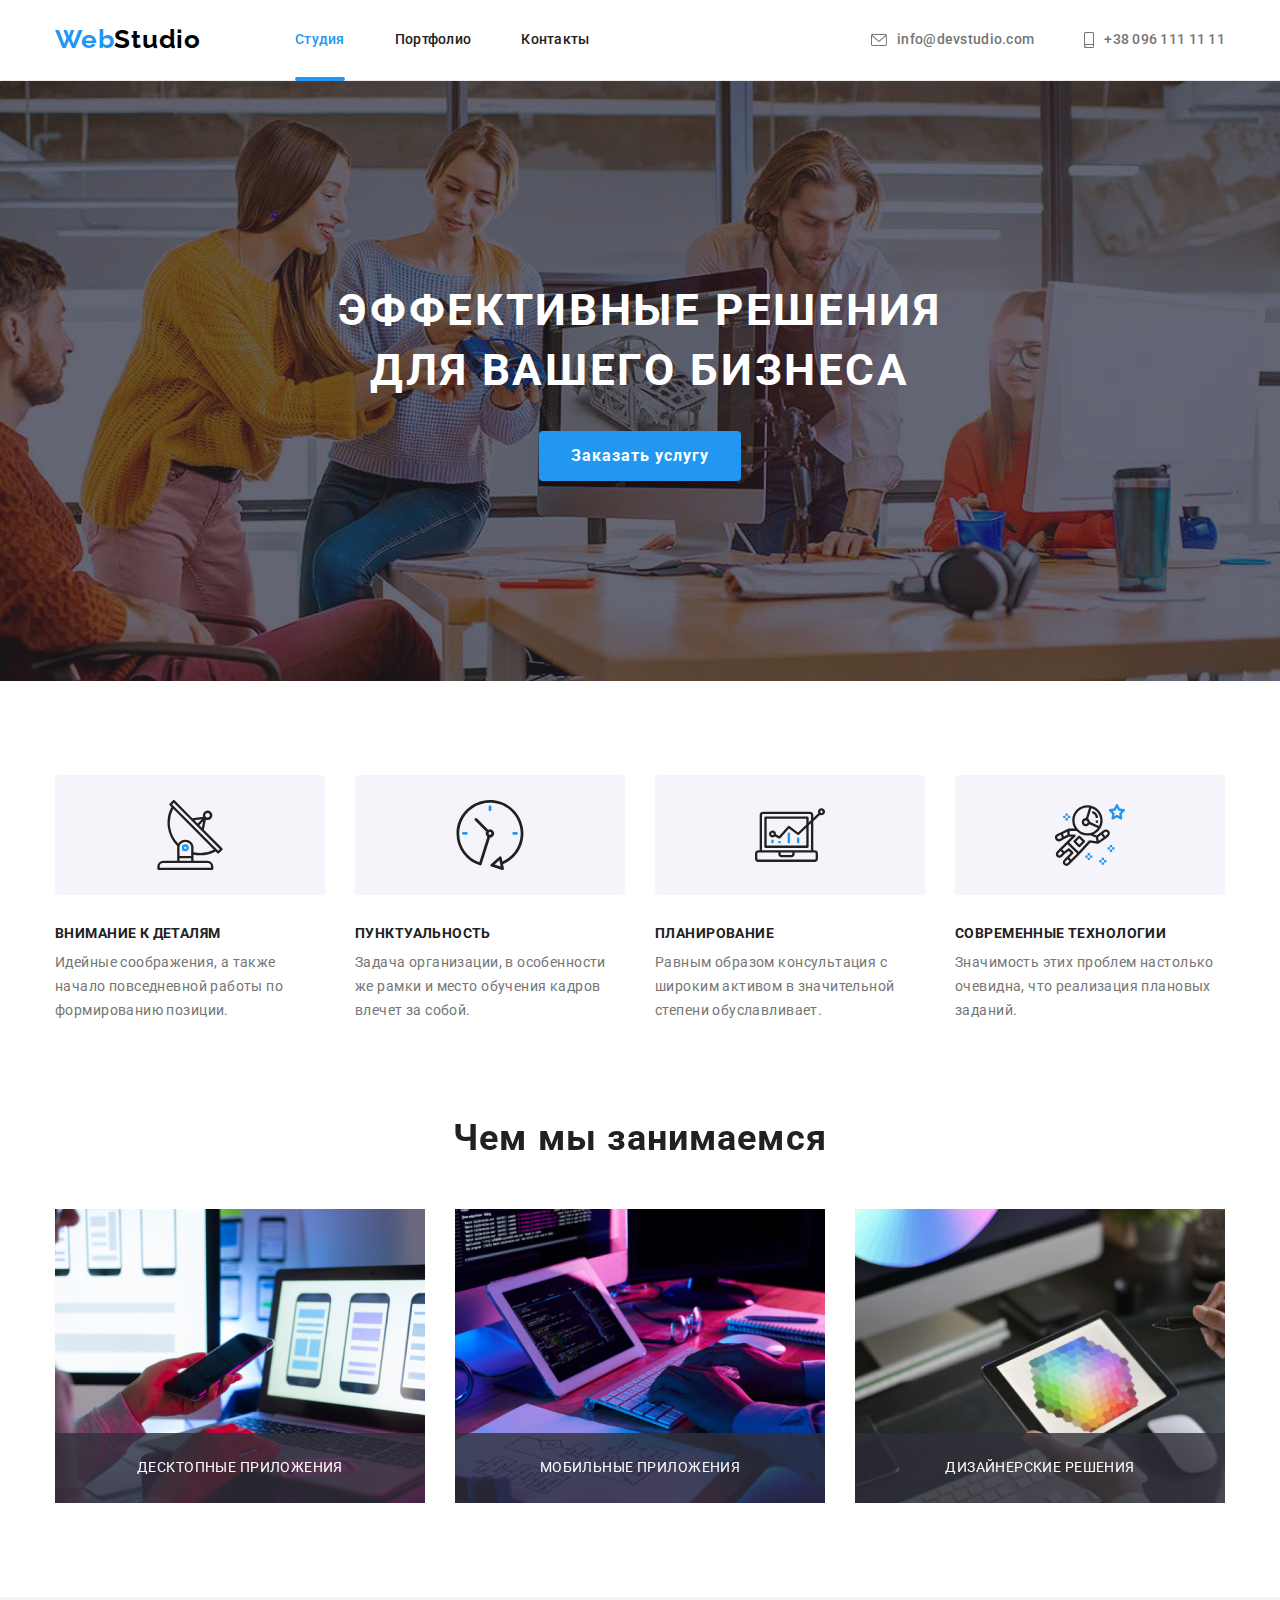
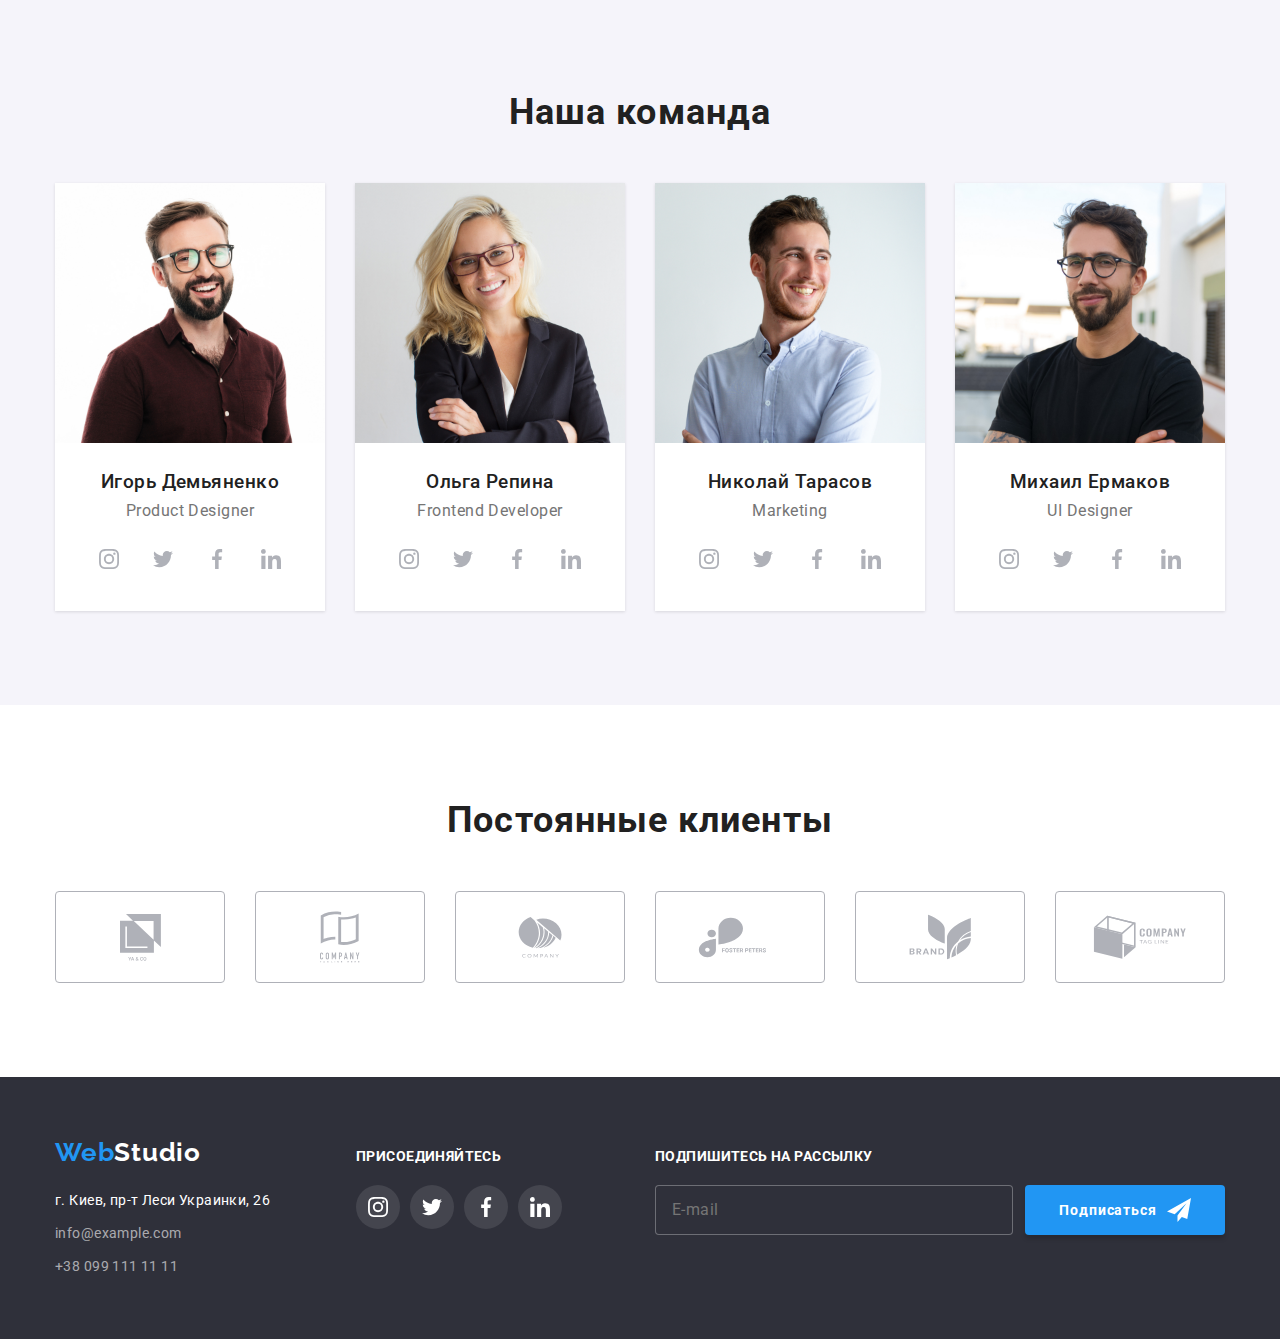
==== commit 4cffe751: "rev" ====
--- a/index.html
+++ b/index.html
@@ -22,13 +22,13 @@
             <!-- class="nav" -->
             <nav>
                 <ul class="navigation">
-                    <li>
+                    <li class="navigation__item">
                         <a class="navigation__link navigation__link--current" href="./index.html">Студия</a>
                     </li>
-                    <li>
+                    <li class="navigation__item">
                         <a class="navigation__link" href="./portfolio.html">Портфолио</a>
                     </li>
-                    <li>
+                    <li class="navigation__item">
                         <a class="navigation__link" href="#contacts">Контакты</a>
                     </li>
                 </ul>
@@ -151,7 +151,7 @@
             <div class="container our-team">
                 <!--Наша команда-->
                 <div class="">
-                <h2 class="heading our-teams">Наша команда</h2>
+                <h2 class="heading heading--teams">Наша команда</h2>
                 <ul class="team">
                     <li class="team__item">
                         <article class="card">
@@ -428,7 +428,7 @@
                     <label class="form-subscribe__field"> 
                         <input class="form-subscribe__input" type="text" placeholder="E-mail">
                     </label>
-                    <button class="form-subscribe__button" type="submit"><span class="button-label">Подписаться</span>
+                    <button class="form-subscribe__button" type="submit"><span class="form-subscribe__button-label">Подписаться</span>
                         <svg class="form-subscribe__svg" width="24px" height="24px">
                             <use href="./images/icons.svg#send"></use>
                         </svg>
@@ -447,44 +447,44 @@
                 </svg>
             </button>
             <form class="form" autocomplete="off">
-                <p class="form-title">Оставьте свои данные, мы вам перезвоним</p>
-                <div class="form-field">
-                    <input class="form-input" type="text" name="name" id="user-name" autofocus placeholder=" "
+                <p class="form__title">Оставьте свои данные, мы вам перезвоним</p>
+                <div class="form__field">
+                    <input class="form__input" type="text" name="name" id="user-name" autofocus placeholder=" "
                         autocomplete="off" />
-                    <label class="form-label" for="user-name">Имя</label>
-                    <span class="field-icon">
-                        <svg class="form-icon" width="18" height="18">
+                    <label class="form__label" for="user-name">Имя</label>
+                    <!-- <span class="field-icon"> -->
+                        <svg class="form__icon" width="18" height="18">
                             <use href="./images/icons.svg#user-form"></use>
                         </svg>
-                    </span>
-                </div>
-                <div class="form-field">
-                    <input class="form-input" type="tel" name="tel" id="tel" autocomplete="off">
-                    <label class="form-label" for="tel">Телефон</label>
-                    <span class="field-icon">
-                        <svg class="form-icon" width="18" height="18">
+                    <!-- </span> -->
+                </div>
+                <div class="form__field">
+                    <input class="form__input" type="tel" name="tel" id="tel" autocomplete="off">
+                    <label class="form__label" for="tel">Телефон</label>
+                    <!-- <span class="field-icon"> -->
+                        <svg class="form__icon" width="18" height="18">
                             <use href="./images/icons.svg#phone-form"></use>
                         </svg>
-                    </span>
-                </div>
-                <div class="form-field">
-                    <input class="form-input" type="email" name="email" id="email" autocomplete="off">
-                    <label class="form-label" for="email">Почта</label>
-                    <span class="field-icon">
-                        <svg class="form-icon" width="18" height="18">
+                    <!-- </span> -->
+                </div>
+                <div class="form__field">
+                    <input class="form__input" type="email" name="email" id="email" autocomplete="off">
+                    <label class="form__label" for="email">Почта</label>
+                    <!-- <span class="field-icon"> -->
+                        <svg class="form__icon" width="18" height="18">
                             <use href="./images/icons.svg#email-form"></use>
                         </svg>
-                    </span>
-                </div>
-                <div class="form-field">
-                    <textarea class="form-input-textarea" name="feedback" id="feedback" rows="5"
+                    <!-- </span> -->
+                </div>
+                <div class="form__field">
+                    <textarea class="form__textarea-input" name="feedback" id="feedback" rows="5"
                         placeholder="Введите текст"></textarea>
-                    <label class="form-label-textarea" for="feedback">Комментарий</label>
+                    <label class="form__textarea-label" for="feedback">Комментарий</label>
                 </div>
     
-                <label class="check option">
-                    <input class="check-input" type="checkbox" name="check" required="">
-                    <span class="check-box"> </span>Соглашаюсь с рассылкой и принимаю <a class="license-link" href="">
+                <label class="form__check">
+                    <input class="form__check-input" type="checkbox" name="check" required="">
+                    <span class="form__check-box"> </span>Соглашаюсь с рассылкой и принимаю <a class="form__license-link" href="">
                         Условия договора</a></label>
     
                 <button class="submit-bth" type="submit">Отправить</button>
--- a/css/main.min.css
+++ b/css/main.min.css
@@ -1,2 +1,2 @@
-:root{--active-color: #2196f3;--white-color: #ffffff;--text-color: #757575;--main-font: "Roboto", sans-serif;--accent-font: "Raleway", sans-serif;--title-color: #212121;--button-background: #f5f4fa;--button-background-active: #2196f3;--back-dark: #2f303a;--foot-contact-text: rgba(255, 255, 255, 0.6);--back-color-order: #188ce8;--card-set-gap: 30px;--card-content-bc: #eeeeee;--icon-color: #afb1b8;--icon-connect: rgba(255, 255, 255, 0.1)}*{margin:0;padding:0}body{background-color:var(--white-color);font-family:var(--main-font);color:var(--text-color);font-size:14px;line-height:1.71em;letter-spacing:0.03em}.container{width:1200px;padding-left:15px;padding-right:15px;margin-left:auto;margin-right:auto}.section{padding:94px 0;margin-left:auto;margin-right:auto}ul{list-style:none}a{text-decoration:none}a:active{color:var(--active-color)}h1,h2,h3,h4,h5,h6{color:var(--title-color);margin:0}p{margin:0}img{display:block;max-width:100%;height:auto}.main--title,.advantages .caption-title{text-transform:uppercase}.visual--hiden{visibility:hidden;position:absolute;clip:rect(0 0 0 0);width:1px;height:1px;margin:-1px}.logo__item{color:var(--active-color)}.logo__item--black{color:#000000}.logo{font-family:var(--accent-font);font-weight:700;font-size:26px;line-height:1.19em;letter-spacing:0.03em;margin-right:94px;padding-top:24px;padding-bottom:25px}.logo__item--white{color:var(--white-color)}.logo--foot{padding:0;margin-top:60px;margin:0}.container--head{display:-webkit-box;display:-ms-flexbox;display:flex;-webkit-box-align:center;-ms-flex-align:center;align-items:center;margin-bottom:0}.header{border-bottom:1px solid #ececec}.contacts{line-height:1.14em;display:-webkit-inline-box;display:-ms-inline-flexbox;display:inline-flex;margin-left:auto}.contacts__icon{fill:currentColor;margin-right:10px}.contacts>li:not(:last-child){margin-right:50px}.contacts__link{text-decoration:none;display:-webkit-box;display:-ms-flexbox;display:flex;-webkit-box-orient:horizontal;-webkit-box-direction:normal;-ms-flex-direction:row;flex-direction:row;font-style:normal;font-weight:500;letter-spacing:0.02em;color:inherit;padding-top:32px;padding-bottom:32px;-webkit-box-align:center;-ms-flex-align:center;align-items:center;-webkit-transition:color 250ms cubic-bezier(0.4, 0, 0.2, 1);transition:color 250ms cubic-bezier(0.4, 0, 0.2, 1)}.contacts__link:hover,.contacts__link:focus{color:var(--active-color)}.navigation{display:-webkit-box;display:-ms-flexbox;display:flex;-webkit-box-orient:horizontal;-webkit-box-direction:normal;-ms-flex-direction:row;flex-direction:row}.navigation>li:not(:last-child){margin-right:50px}.navigation a:hover,.navigation a:focus{color:var(--active-color)}.navigation__link{font-weight:500;font-size:14px;line-height:1.14em;letter-spacing:0.02em;color:var(--title-color);display:-webkit-box;display:-ms-flexbox;display:flex;-webkit-box-orient:horizontal;-webkit-box-direction:normal;-ms-flex-direction:row;flex-direction:row;-webkit-box-align:center;-ms-flex-align:center;align-items:center;text-decoration:none;padding-top:32px;padding-bottom:32px;-webkit-transition:color 250ms cubic-bezier(0.4, 0, 0.2, 1);transition:color 250ms cubic-bezier(0.4, 0, 0.2, 1)}.navigation__link--current{position:relative;color:var(--active-color)}.navigation__link--current::after{position:absolute;content:" ";left:0;bottom:-1px;display:block;width:100%;height:4px;border-radius:2px;background-color:var(--button-background-active)}.section--main{height:600px;max-width:1600px;display:-webkit-box;display:-ms-flexbox;display:flex;background-image:-webkit-gradient(linear, left top, left bottom, from(rgba(47,48,58,0.4)), to(rgba(47,48,58,0.4))),url(../images/hero-bc.jpg);background-image:linear-gradient(rgba(47,48,58,0.4), rgba(47,48,58,0.4)),url(../images/hero-bc.jpg);background-size:cover;background-position:center;margin-left:auto;margin-right:auto;padding:0}.container--hero{display:-webkit-box;display:-ms-flexbox;display:flex;-webkit-box-align:center;-ms-flex-align:center;align-items:center;-webkit-box-pack:center;-ms-flex-pack:center;justify-content:center;-webkit-box-orient:vertical;-webkit-box-direction:normal;-ms-flex-direction:column;flex-direction:column;-ms-flex-wrap:wrap;flex-wrap:wrap}.main--title{color:var(--white-color);font-size:44px;line-height:1.36em;letter-spacing:0.06em;text-align:center;-webkit-box-pack:center;-ms-flex-pack:center;justify-content:center;width:696px;margin-left:auto;margin-right:auto}.button-order{display:inline-block;font-weight:700;font-size:16px;line-height:1.88em;color:var(--white-color);background-color:var(--button-background-active);letter-spacing:0.06em;padding:10px 32px;cursor:pointer;border:none;-webkit-box-shadow:0px 4px 4px rgba(0,0,0,0.15);box-shadow:0px 4px 4px rgba(0,0,0,0.15);border-radius:4px;-webkit-transition:color 250ms cubic-bezier(0.4, 0, 0.2, 1),background-color 250ms cubic-bezier(0.4, 0, 0.2, 1);transition:color 250ms cubic-bezier(0.4, 0, 0.2, 1),background-color 250ms cubic-bezier(0.4, 0, 0.2, 1)}.hero-button{display:-webkit-box;display:-ms-flexbox;display:flex;-webkit-box-pack:center;-ms-flex-pack:center;justify-content:center;margin-top:30px}.button.order:hover,.button.order:focus{background-color:var(--back-color-order);cursor:pointer}.backdrop{position:fixed;top:0;left:0;width:100%;height:100%;background-color:rgba(0,0,0,0.2);-webkit-transition:opacity 250ms cubic-bezier(0.4, 0, 0.2, 1);transition:opacity 250ms cubic-bezier(0.4, 0, 0.2, 1);opacity:1}.backdrop{opacity:0;pointer-events:none}.close{position:absolute;width:30px;height:30px;cursor:pointer;margin-top:8px;margin-right:8px;background:#ffffff;border:1px solid rgba(0,0,0,0.1);border-radius:50%}.close-icon{position:absolute;-webkit-transform:translate(-50%, -50%);transform:translate(-50%, -50%);fill:#000000;-webkit-transition:fill 250ms cubic-bezier(0.4, 0, 0.2, 1);transition:fill 250ms cubic-bezier(0.4, 0, 0.2, 1)}.close:hover .close-icon{fill:var(--active-color)}.close:focus-within .close-icon{fill:var(--active-color)}.modal{position:absolute;top:50%;left:50%;-webkit-transform:translate(-50%, -50%);transform:translate(-50%, -50%);height:581px;width:528px;display:-webkit-box;display:-ms-flexbox;display:flex;visibility:visible;-webkit-box-pack:end;-ms-flex-pack:end;justify-content:flex-end;-webkit-box-align:start;-ms-flex-align:start;align-items:flex-start;background-color:#fff;-webkit-box-shadow:0px 1px 3px rgba(0,0,0,0.12),0px 1px 1px rgba(0,0,0,0.14),0px 2px 1px rgba(0,0,0,0.2);box-shadow:0px 1px 3px rgba(0,0,0,0.12),0px 1px 1px rgba(0,0,0,0.14),0px 2px 1px rgba(0,0,0,0.2);border-radius:4px;z-index:5100}.form{padding:40px}.form-field{position:relative;display:-webkit-box;display:-ms-flexbox;display:flex;-webkit-box-orient:vertical;-webkit-box-direction:normal;-ms-flex-direction:column;flex-direction:column;margin-bottom:28px}.form-input:focus,.form-input:hover{border:1px solid var(--active-color);outline:none;cursor:pointer}.form-input:focus-within ~ .field-icon{color:var(--active-color)}.form-title{font-weight:700;font-size:20px;line-height:1.17em;letter-spacing:0.03em;color:var(--title-color);margin-bottom:30px}.form-input{margin:0;padding:0;padding-left:42px;color:#000000;border:1px solid rgba(33,33,33,0.2);border-radius:4px;height:40px;-webkit-transition:border 250ms cubic-bezier(0.4, 0, 0.2, 1);transition:border 250ms cubic-bezier(0.4, 0, 0.2, 1)}.form-textarea{margin:0;padding:0;padding-left:42px;border:1px solid rgba(33,33,33,0.2);border-radius:4px}.form-label{position:absolute;top:50%;left:0;display:inline-block;-webkit-transform:translateY(-42px);transform:translateY(-42px)}.form-label-textarea{position:absolute;top:0%;left:0;display:inline-block;-webkit-transform:translateY(-22px);transform:translateY(-22px)}.form-field textarea{border:1px solid rgba(33,33,33,0.2);border-radius:4px;padding:12px 16px;resize:none}.form-field textarea::-webkit-input-placeholder{font-size:12px;line-height:1.17;letter-spacing:0.01em;color:rgba(117,117,117,0.5)}.form-field textarea:-ms-input-placeholder{font-size:12px;line-height:1.17;letter-spacing:0.01em;color:rgba(117,117,117,0.5)}.form-field textarea::-ms-input-placeholder{font-size:12px;line-height:1.17;letter-spacing:0.01em;color:rgba(117,117,117,0.5)}.form-field textarea::placeholder{font-size:12px;line-height:1.17;letter-spacing:0.01em;color:rgba(117,117,117,0.5)}.field-icon{position:absolute;top:50%;left:15px;display:block;-webkit-transform:translateY(-50%);transform:translateY(-50%);color:#000}.form-icon{fill:currentColor}.option{position:relative;display:block;margin-bottom:30px}.check{padding-left:36px}.check-input{position:absolute;margin:-1px;width:1px;height:1px;border:0;padding:0;clip:rect(0 0 0 0);overflow:hidden}.check-box{position:absolute;display:inline-block;width:16px;height:15px;top:4px;left:0;margin-left:12px;border:2px solid black;border-radius:4px}.check-input:focus+.check-box{border-color:var(--active-color)}.check-input:checked+.check-box{border-color:transparent;background-color:var(--button-background-active);background-size:contain;background-image:url("../images/check.svg")}.license-link{color:var(--active-color);text-decoration:underline}.submit-bth{display:-webkit-box;display:-ms-flexbox;display:flex;-webkit-box-align:center;-ms-flex-align:center;align-items:center;font-weight:700;font-size:16px;line-height:1.88em;color:var(--white-color);background-color:var(--button-background-active);letter-spacing:0.06em;margin-left:auto;margin-right:auto;padding:10px 55px;cursor:pointer;border:none;border-radius:4px;-webkit-transition:background-color 250ms cubic-bezier(0.4, 0, 0.2, 1);transition:background-color 250ms cubic-bezier(0.4, 0, 0.2, 1)}.submit-bth:focus,.submit-bth:hover{background-color:var(--back-color-order)}.advantages__title{font-weight:700;font-size:14px;line-height:1.17em;letter-spacing:0.03em;color:var(--title-color)}.advantages__title pre::first-letter{text-transform:uppercase}.advantages{padding:0;margin:0;list-style:none;display:-webkit-box;display:-ms-flexbox;display:flex;-ms-flex-wrap:wrap;flex-wrap:wrap;margin-left:-30px}.advantages>.advantages__item{-ms-flex-preferred-size:calc(100% / 4 - 30px);flex-basis:calc(100% / 4 - 30px);margin-left:30px}.advantages__text{margin-top:10px}.advantages__content{margin-top:30px}.advantages__icon{display:-webkit-box;display:-ms-flexbox;display:flex;width:270px;height:120px;border-radius:4px;-webkit-box-pack:center;-ms-flex-pack:center;justify-content:center;-webkit-box-align:center;-ms-flex-align:center;align-items:center;background-color:var(--button-background);fill:currentColor}.section--advantages{padding-top:94px}.heading{font-weight:700;font-size:36px;line-height:1.17em;letter-spacing:0.03em;color:var(--title-color);text-align:center}.production{display:-webkit-box;display:-ms-flexbox;display:flex;-webkit-box-orient:horizontal;-webkit-box-direction:normal;-ms-flex-direction:row;flex-direction:row;margin-top:50px;z-index:-1}.production__item{position:relative}.production__overlay{position:absolute;display:-webkit-box;display:-ms-flexbox;display:flex;-webkit-box-pack:center;-ms-flex-pack:center;justify-content:center;-webkit-box-align:center;-ms-flex-align:center;align-items:center;bottom:0%;left:0%;width:100%;height:70px;background-color:rgba(47,48,58,0.8)}.production__text{margin:0;display:-webkit-box;display:-ms-flexbox;display:flex;text-align:center;text-transform:uppercase;color:var(--white-color)}.production>li:not(:last-child){margin-right:30px}.section--production{padding-bottom:94px;padding-top:0;position:relative;z-index:1}.section--teams{background-color:var(--button-background)}.team{padding:0;margin:0;list-style:none;display:-webkit-box;display:-ms-flexbox;display:flex;-ms-flex-wrap:wrap;flex-wrap:wrap;margin-left:-30px;margin-top:-30px}.team__item{background-color:var(--white-color);-webkit-box-shadow:0px 2px 1px 0px rgba(0,0,0,0.2);box-shadow:0px 2px 1px 0px rgba(0,0,0,0.2);-webkit-box-shadow:0px 1px 1px 0px rgba(0,0,0,0.14);box-shadow:0px 1px 1px 0px rgba(0,0,0,0.14);-webkit-box-shadow:0px 1px 3px 0px rgba(0,0,0,0.12);box-shadow:0px 1px 3px 0px rgba(0,0,0,0.12)}.our-teams{margin-bottom:50px}.card__thumb{display:block;max-width:100%}.card__thumb{display:block;max-width:100%}.card__content{padding:30px 32px}.card__text{margin-top:10px}.card__name{font-weight:500}.team>.team__item{font-size:16px;line-height:1.17em;letter-spacing:0.03em;text-align:center;margin-left:30px;margin-top:30px;width:auto;border:none}.our-team .heading{text-align:center}.social{display:-webkit-box;display:-ms-flexbox;display:flex;text-align:center;-webkit-box-pack:center;-ms-flex-pack:center;justify-content:center;margin-top:16px}.social__link{display:-webkit-box;display:-ms-flexbox;display:flex;width:44px;height:44px;border:none;border-radius:50%;-webkit-box-pack:center;-ms-flex-pack:center;justify-content:center;-webkit-box-align:center;-ms-flex-align:center;align-items:center;fill:var(--icon-color);-webkit-transition:fill 250ms cubic-bezier(0.4, 0, 0.2, 1),background-color 250ms cubic-bezier(0.4, 0, 0.2, 1);transition:fill 250ms cubic-bezier(0.4, 0, 0.2, 1),background-color 250ms cubic-bezier(0.4, 0, 0.2, 1)}.social:not(:last-child){margin-right:10px}.social__link:hover,.social__link:focus{background-color:var(--active-color);fill:var(--white-color)}.partners{display:-webkit-box;display:-ms-flexbox;display:flex;-webkit-box-orient:horizontal;-webkit-box-direction:normal;-ms-flex-direction:row;flex-direction:row;margin-top:50px}.partners__link{display:-webkit-box;display:-ms-flexbox;display:flex;-webkit-box-align:center;-ms-flex-align:center;align-items:center;-webkit-box-pack:center;-ms-flex-pack:center;justify-content:center;width:170px;height:92px;border:1px solid var(--icon-color);border-radius:4px;cursor:pointer;-webkit-transition:border-color 250ms cubic-bezier(0.4, 0, 0.2, 1);transition:border-color 250ms cubic-bezier(0.4, 0, 0.2, 1)}.partners__link:hover,.partners__link:focus{border-color:var(--button-background-active)}.partners>li:not(:last-child){margin-right:30px}.partners__icon{display:inline-block;-webkit-box-align:center;-ms-flex-align:center;align-items:center;-webkit-box-pack:center;-ms-flex-pack:center;justify-content:center;fill:var(--icon-color);color:currentColor;-webkit-transition:fill 250ms cubic-bezier(0.4, 0, 0.2, 1);transition:fill 250ms cubic-bezier(0.4, 0, 0.2, 1)}.partners__link:focus .partners__icon,.partners__link:hover .partners__icon{fill:var(--active-color)}.products__title{font-weight:700;font-size:18px;line-height:2em;letter-spacing:0.06em}.products{font-size:16px;line-height:1.88em;display:-webkit-box;display:-ms-flexbox;display:flex;-ms-flex-wrap:wrap;flex-wrap:wrap;-webkit-box-pack:center;-ms-flex-pack:center;justify-content:center;-webkit-box-align:center;-ms-flex-align:center;align-items:center;padding:0;margin:0;margin-top:calc(-1 * var(--card-set-gap));margin-left:calc(-1 * var(--card-set-gap))}.products>.products__item{-ms-flex-preferred-size:calc(100% / 3 - 30px);flex-basis:calc(100% / 3 - 30px);margin-left:var(--card-set-gap);margin-top:var(--card-set-gap)}.products__link{display:inline-block;-webkit-box-shadow:none;box-shadow:none;border:none;-webkit-transition:border 250ms cubic-bezier(0.4, 0, 0.2, 1),-webkit-box-shadow 250ms cubic-bezier(0.4, 0, 0.2, 1);transition:border 250ms cubic-bezier(0.4, 0, 0.2, 1),-webkit-box-shadow 250ms cubic-bezier(0.4, 0, 0.2, 1);transition:border 250ms cubic-bezier(0.4, 0, 0.2, 1),box-shadow 250ms cubic-bezier(0.4, 0, 0.2, 1);transition:border 250ms cubic-bezier(0.4, 0, 0.2, 1),box-shadow 250ms cubic-bezier(0.4, 0, 0.2, 1),-webkit-box-shadow 250ms cubic-bezier(0.4, 0, 0.2, 1)}.products__title{font-size:18px}.products__text{font-family:var(--main-font);color:var(--text-color);font-size:16px;line-height:1.88;margin-top:4px}.products__content{padding:20px 24px;border-right:1px solid var(--card-content-bc);border-bottom:1px solid var(--card-content-bc);border-left:1px solid var(--card-content-bc)}.products__link:hover,.products__link:focus{background-color:#ffffff;border:1px solid #eeeeee;-webkit-box-shadow:0px 1px 1px rgba(0,0,0,0.12),0px 4px 4px rgba(0,0,0,0.06),1px 4px 6px rgba(0,0,0,0.16);box-shadow:0px 1px 1px rgba(0,0,0,0.12),0px 4px 4px rgba(0,0,0,0.06),1px 4px 6px rgba(0,0,0,0.16)}.products__thumb{position:relative;overflow:hidden}.products__overlay{position:absolute;content:"";display:block;top:0;left:0;width:100%;height:100%;background:rgba(33,150,243,0.9);opacity:0;-webkit-transform:translateY(100%);transform:translateY(100%);-webkit-transition:opacity 250ms cubic-bezier(0.4, 0, 0.2, 1),-webkit-transform 250ms cubic-bezier(0.4, 0, 0.2, 1);transition:opacity 250ms cubic-bezier(0.4, 0, 0.2, 1),-webkit-transform 250ms cubic-bezier(0.4, 0, 0.2, 1);transition:transform 250ms cubic-bezier(0.4, 0, 0.2, 1),opacity 250ms cubic-bezier(0.4, 0, 0.2, 1);transition:transform 250ms cubic-bezier(0.4, 0, 0.2, 1),opacity 250ms cubic-bezier(0.4, 0, 0.2, 1),-webkit-transform 250ms cubic-bezier(0.4, 0, 0.2, 1)}.products__desc{font-size:18px;line-height:1.56;letter-spacing:0.03em;color:var(--white-color);padding:63px 24px}.products__link:hover .products__overlay,.products__link:focus .products__overlay{opacity:1;-webkit-transform:translateY(0);transform:translateY(0)}.button-list{display:-webkit-box;display:-ms-flexbox;display:flex;-webkit-box-orient:horizontal;-webkit-box-direction:normal;-ms-flex-direction:row;flex-direction:row;margin-bottom:34px;-webkit-box-pack:center;-ms-flex-pack:center;justify-content:center}.button-list__item:not(:last-child){margin-right:8px}.button{font-family:inherit;font-weight:500;font-size:16px;line-height:1.63;color:var(--title-color);background-color:var(--button-background);min-width:73px;border:0px;padding:6px 22px;border-radius:4px;cursor:pointer;-webkit-transition:color 250ms cubic-bezier(0.4, 0, 0.2, 1),background-color 250ms cubic-bezier(0.4, 0, 0.2, 1),-webkit-box-shadow 250ms cubic-bezier(0.4, 0, 0.2, 1);transition:color 250ms cubic-bezier(0.4, 0, 0.2, 1),background-color 250ms cubic-bezier(0.4, 0, 0.2, 1),-webkit-box-shadow 250ms cubic-bezier(0.4, 0, 0.2, 1);transition:color 250ms cubic-bezier(0.4, 0, 0.2, 1),background-color 250ms cubic-bezier(0.4, 0, 0.2, 1),box-shadow 250ms cubic-bezier(0.4, 0, 0.2, 1);transition:color 250ms cubic-bezier(0.4, 0, 0.2, 1),background-color 250ms cubic-bezier(0.4, 0, 0.2, 1),box-shadow 250ms cubic-bezier(0.4, 0, 0.2, 1),-webkit-box-shadow 250ms cubic-bezier(0.4, 0, 0.2, 1)}.button--sellect{background-color:var(--button-background-active);color:var(--white-color);-webkit-box-shadow:0px 2px 2px 0px rgba(0,0,0,0.12);box-shadow:0px 2px 2px 0px rgba(0,0,0,0.12);-webkit-box-shadow:0px 1px 2px 0px rgba(0,0,0,0.08);box-shadow:0px 1px 2px 0px rgba(0,0,0,0.08);-webkit-box-shadow:0px 3px 1px 0px rgba(0,0,0,0.1);box-shadow:0px 3px 1px 0px rgba(0,0,0,0.1)}.button:hover,.button:focus{background-color:var(--button-background-active);color:var(--white-color);-webkit-box-shadow:0px 2px 2px 0px rgba(0,0,0,0.12);box-shadow:0px 2px 2px 0px rgba(0,0,0,0.12);-webkit-box-shadow:0px 1px 2px 0px rgba(0,0,0,0.08);box-shadow:0px 1px 2px 0px rgba(0,0,0,0.08);-webkit-box-shadow:0px 3px 1px 0px rgba(0,0,0,0.1);box-shadow:0px 3px 1px 0px rgba(0,0,0,0.1)}.footer{background-color:var(--back-dark);padding:60px 15px;margin-right:auto;margin-left:auto;display:-webkit-box;display:-ms-flexbox;display:flex}.container--foot{color:var(--white-color);display:-webkit-box;display:-ms-flexbox;display:flex;-webkit-box-orient:horizontal;-webkit-box-direction:normal;-ms-flex-direction:row;flex-direction:row;-webkit-box-align:baseline;-ms-flex-align:baseline;align-items:baseline}.items{margin-top:20px}.items>li{font-style:normal}.items__link{display:inline-block;color:var(--foot-contact-text);margin-top:9px;-webkit-transition:color 250ms cubic-bezier(0.4, 0, 0.2, 1);transition:color 250ms cubic-bezier(0.4, 0, 0.2, 1)}.items a:hover,.items a:focus{color:var(--active-color)}.foot__width{width:231px}.connect{display:-webkit-box;display:-ms-flexbox;display:flex;-webkit-box-align:start;-ms-flex-align:start;align-items:flex-start;-webkit-box-pack:start;-ms-flex-pack:start;justify-content:flex-start;-webkit-box-orient:vertical;-webkit-box-direction:normal;-ms-flex-direction:column;flex-direction:column;margin-left:70px}.connect__subtitle{font-weight:700;font-size:14px;line-height:1.14em;letter-spacing:0.03em;color:var(--white-color);text-align:center;text-transform:uppercase}.social-connect{display:-webkit-box;display:-ms-flexbox;display:flex;text-align:center;-webkit-box-pack:center;-ms-flex-pack:center;justify-content:center;margin-top:20px}.social-connect__item:not(:last-child){margin-right:10px}.social-connect__link{display:-webkit-box;display:-ms-flexbox;display:flex;width:44px;height:44px;border:none;border-radius:50%;-webkit-box-pack:center;-ms-flex-pack:center;justify-content:center;-webkit-box-align:center;-ms-flex-align:center;align-items:center;background-color:var(--icon-connect);fill:var(--white-color);-webkit-transition:background-color 250ms cubic-bezier(0.4, 0, 0.2, 1);transition:background-color 250ms cubic-bezier(0.4, 0, 0.2, 1)}.social-connect__link:hover,.social-connect__link:focus{background-color:var(--active-color)}.form-subscribe{position:relative;display:-webkit-box;display:-ms-flexbox;display:flex}.subscribe{position:relative;-webkit-box-align:baseline;-ms-flex-align:baseline;align-items:baseline;align-items:baseline;margin-left:93px}.subscribe__subtitle{font-weight:700;font-size:14px;line-height:1.14em;letter-spacing:0.03em;color:var(--white-color);text-transform:uppercase;margin-bottom:20px}.form-subscribe__field{text-align:center;-webkit-box-pack:center;-ms-flex-pack:center;justify-content:center;width:358px;height:50px;border:none}.form-subscribe__input{display:inline-block;width:358px;height:50px;font-size:16px;line-height:1.25em;letter-spacing:0.03em;padding-left:16px;border:1px solid rgba(255,255,255,0.3);border-radius:4px;color:rgba(255,255,255,0.6);background-color:var(--back-dark)}.form-subscribe__button{display:-webkit-box;display:-ms-flexbox;display:flex;-webkit-box-align:center;-ms-flex-align:center;align-items:center;-webkit-box-pack:center;-ms-flex-pack:center;justify-content:center;width:200px;height:50px;color:var(--white-color);background-color:var(--button-background-active);border:none;-webkit-box-shadow:0px 4px 4px rgba(0,0,0,0.15);box-shadow:0px 4px 4px rgba(0,0,0,0.15);border-radius:4px;cursor:pointer;margin-right:0;margin-left:12px}.form-subscribe__svg{display:-webkit-box;display:-ms-flexbox;display:flex;-webkit-box-align:center;-ms-flex-align:center;align-items:center;margin-left:10px}.button-label{display:-webkit-box;display:-ms-flexbox;display:flex;font-weight:700;line-height:1.88;letter-spacing:0.06em;-webkit-box-align:center;-ms-flex-align:center;align-items:center}
+:root{--active-color: #2196f3;--white-color: #ffffff;--text-color: #757575;--main-font: "Roboto", sans-serif;--accent-font: "Raleway", sans-serif;--title-color: #212121;--button-background: #f5f4fa;--button-background-active: #2196f3;--back-dark: #2f303a;--foot-contact-text: rgba(255, 255, 255, 0.6);--back-color-order: #188ce8;--card-set-gap: 30px;--card-content-bc: #eeeeee;--icon-color: #afb1b8;--icon-connect: rgba(255, 255, 255, 0.1)}*{margin:0;padding:0}body{background-color:var(--white-color);font-family:var(--main-font);color:var(--text-color);font-size:14px;line-height:1.71em;letter-spacing:0.03em}.container{width:1200px;padding-left:15px;padding-right:15px;margin-left:auto;margin-right:auto}.section{padding:94px 0;margin-left:auto;margin-right:auto}ul{list-style:none}a{text-decoration:none}a:active{color:var(--active-color)}h1,h2,h3,h4,h5,h6{color:var(--title-color);margin:0}p{margin:0}img{display:block;max-width:100%;height:auto}.main--title,.advantages .caption-title{text-transform:uppercase}.visual--hiden{visibility:hidden;position:absolute;clip:rect(0 0 0 0);width:1px;height:1px;margin:-1px}.logo{font-family:var(--accent-font);font-weight:700;font-size:26px;line-height:1.19em;letter-spacing:0.03em;margin-right:94px;padding-top:24px;padding-bottom:25px}.logo__item{color:var(--active-color)}.logo__item--black{color:#000000}.logo__item--white{color:var(--white-color)}.logo--foot{padding:0;margin-top:60px;margin:0}.container--head{display:-webkit-box;display:-ms-flexbox;display:flex;-webkit-box-align:center;-ms-flex-align:center;align-items:center;margin-bottom:0}.header{border-bottom:1px solid #ececec}.contacts{line-height:1.14em;display:-webkit-inline-box;display:-ms-inline-flexbox;display:inline-flex;margin-left:auto}.contacts__icon{fill:currentColor;margin-right:10px}.contacts>li:not(:last-child){margin-right:50px}.contacts__link{text-decoration:none;display:-webkit-box;display:-ms-flexbox;display:flex;-webkit-box-orient:horizontal;-webkit-box-direction:normal;-ms-flex-direction:row;flex-direction:row;font-style:normal;font-weight:500;letter-spacing:0.02em;color:inherit;padding-top:32px;padding-bottom:32px;-webkit-box-align:center;-ms-flex-align:center;align-items:center;-webkit-transition:color 250ms cubic-bezier(0.4, 0, 0.2, 1);transition:color 250ms cubic-bezier(0.4, 0, 0.2, 1)}.contacts__link:hover,.contacts__link:focus{color:var(--active-color)}.navigation{display:-webkit-box;display:-ms-flexbox;display:flex;-webkit-box-orient:horizontal;-webkit-box-direction:normal;-ms-flex-direction:row;flex-direction:row}.navigation a:hover,.navigation a:focus{color:var(--active-color)}.navigation>li:not(:last-child){margin-right:50px}.navigation__link{font-weight:500;font-size:14px;line-height:1.14em;letter-spacing:0.02em;color:var(--title-color);display:-webkit-box;display:-ms-flexbox;display:flex;-webkit-box-orient:horizontal;-webkit-box-direction:normal;-ms-flex-direction:row;flex-direction:row;-webkit-box-align:center;-ms-flex-align:center;align-items:center;text-decoration:none;padding-top:32px;padding-bottom:32px;-webkit-transition:color 250ms cubic-bezier(0.4, 0, 0.2, 1);transition:color 250ms cubic-bezier(0.4, 0, 0.2, 1)}.navigation__link--current{position:relative;color:var(--active-color)}.navigation__link--current::after{position:absolute;content:" ";left:0;bottom:-1px;display:block;width:100%;height:4px;border-radius:2px;background-color:var(--button-background-active)}.section--main{height:600px;max-width:1600px;display:-webkit-box;display:-ms-flexbox;display:flex;background-image:-webkit-gradient(linear, left top, left bottom, from(rgba(47,48,58,0.4)), to(rgba(47,48,58,0.4))),url(../images/hero-bc.jpg);background-image:linear-gradient(rgba(47,48,58,0.4), rgba(47,48,58,0.4)),url(../images/hero-bc.jpg);background-size:cover;background-position:center;margin-left:auto;margin-right:auto;padding:0}.container--hero{display:-webkit-box;display:-ms-flexbox;display:flex;-webkit-box-align:center;-ms-flex-align:center;align-items:center;-webkit-box-pack:center;-ms-flex-pack:center;justify-content:center;-webkit-box-orient:vertical;-webkit-box-direction:normal;-ms-flex-direction:column;flex-direction:column;-ms-flex-wrap:wrap;flex-wrap:wrap}.main--title{color:var(--white-color);font-size:44px;line-height:1.36em;letter-spacing:0.06em;text-align:center;-webkit-box-pack:center;-ms-flex-pack:center;justify-content:center;width:696px;margin-left:auto;margin-right:auto}.button-order{display:inline-block;font-weight:700;font-size:16px;line-height:1.88em;color:var(--white-color);background-color:var(--button-background-active);letter-spacing:0.06em;padding:10px 32px;cursor:pointer;border:none;-webkit-box-shadow:0px 4px 4px rgba(0,0,0,0.15);box-shadow:0px 4px 4px rgba(0,0,0,0.15);border-radius:4px;-webkit-transition:color 250ms cubic-bezier(0.4, 0, 0.2, 1),background-color 250ms cubic-bezier(0.4, 0, 0.2, 1);transition:color 250ms cubic-bezier(0.4, 0, 0.2, 1),background-color 250ms cubic-bezier(0.4, 0, 0.2, 1)}.hero-button{display:-webkit-box;display:-ms-flexbox;display:flex;-webkit-box-pack:center;-ms-flex-pack:center;justify-content:center;margin-top:30px}.button.order:hover,.button.order:focus{background-color:var(--back-color-order);cursor:pointer}.backdrop{position:fixed;top:0;left:0;width:100%;height:100%;background-color:rgba(0,0,0,0.2);-webkit-transition:opacity 250ms cubic-bezier(0.4, 0, 0.2, 1);transition:opacity 250ms cubic-bezier(0.4, 0, 0.2, 1);opacity:1}.backdrop.is-hidden{opacity:0;pointer-events:none}.close{position:absolute;width:30px;height:30px;cursor:pointer;margin-top:8px;margin-right:8px;background:#ffffff;border:1px solid rgba(0,0,0,0.1);border-radius:50%}.close-icon{position:absolute;-webkit-transform:translate(-50%, -50%);transform:translate(-50%, -50%);fill:#000000;-webkit-transition:fill 250ms cubic-bezier(0.4, 0, 0.2, 1);transition:fill 250ms cubic-bezier(0.4, 0, 0.2, 1)}.close:hover .close-icon{fill:var(--active-color)}.close:focus-within .close-icon{fill:var(--active-color)}.modal{position:absolute;top:50%;left:50%;-webkit-transform:translate(-50%, -50%);transform:translate(-50%, -50%);height:581px;width:528px;display:-webkit-box;display:-ms-flexbox;display:flex;visibility:visible;-webkit-box-pack:end;-ms-flex-pack:end;justify-content:flex-end;-webkit-box-align:start;-ms-flex-align:start;align-items:flex-start;background-color:#fff;-webkit-box-shadow:0px 1px 3px rgba(0,0,0,0.12),0px 1px 1px rgba(0,0,0,0.14),0px 2px 1px rgba(0,0,0,0.2);box-shadow:0px 1px 3px rgba(0,0,0,0.12),0px 1px 1px rgba(0,0,0,0.14),0px 2px 1px rgba(0,0,0,0.2);border-radius:4px;z-index:5}.form{padding:40px}.form__title{font-weight:700;font-size:20px;line-height:1.17em;letter-spacing:0.03em;color:var(--title-color);margin-bottom:30px}.form__field{position:relative;display:-webkit-box;display:-ms-flexbox;display:flex;-webkit-box-orient:vertical;-webkit-box-direction:normal;-ms-flex-direction:column;flex-direction:column;margin-bottom:28px}.form__input{margin:0;padding:0;padding-left:42px;color:#000000;border:1px solid rgba(33,33,33,0.2);border-radius:4px;height:40px;-webkit-transition:border 250ms cubic-bezier(0.4, 0, 0.2, 1);transition:border 250ms cubic-bezier(0.4, 0, 0.2, 1)}.form__input:focus,.form__input:hover{border:1px solid var(--active-color);outline:none;cursor:pointer}.form__input:focus-within ~ .form__icon{color:var(--active-color)}.form__label{position:absolute;top:50%;left:0;display:inline-block;-webkit-transform:translateY(-42px);transform:translateY(-42px)}.form__icon{position:absolute;top:50%;left:15px;display:block;-webkit-transform:translateY(-50%);transform:translateY(-50%);color:#000;fill:currentColor}.form__textarea-input{margin:0;border:1px solid rgba(33,33,33,0.2);border-radius:4px;padding:12px 16px;resize:none}.form__textarea-input::-webkit-input-placeholder{font-size:12px;line-height:1.17;letter-spacing:0.01em;color:rgba(117,117,117,0.5)}.form__textarea-input:-ms-input-placeholder{font-size:12px;line-height:1.17;letter-spacing:0.01em;color:rgba(117,117,117,0.5)}.form__textarea-input::-ms-input-placeholder{font-size:12px;line-height:1.17;letter-spacing:0.01em;color:rgba(117,117,117,0.5)}.form__textarea-input::placeholder{font-size:12px;line-height:1.17;letter-spacing:0.01em;color:rgba(117,117,117,0.5)}.form__textarea-label{position:absolute;top:0%;left:0;display:inline-block;-webkit-transform:translateY(-22px);transform:translateY(-22px)}.form__check{position:relative;display:block;margin-bottom:30px;padding-left:36px}.form__check-input{position:absolute;margin:-1px;width:1px;height:1px;border:0;padding:0;clip:rect(0 0 0 0);overflow:hidden}.form__check-input:focus+.form__check-box{border-color:var(--active-color)}.form__check-input:checked+.form__check-box{border-color:transparent;background-color:var(--button-background-active);background-size:contain;background-image:url("../images/check.svg")}.form__check-box{position:absolute;display:inline-block;width:16px;height:15px;top:4px;left:0;margin-left:12px;border:2px solid black;border-radius:4px}.form__license-link{color:var(--active-color);text-decoration:underline}.submit-bth{display:-webkit-box;display:-ms-flexbox;display:flex;-webkit-box-align:center;-ms-flex-align:center;align-items:center;font-weight:700;font-size:16px;line-height:1.88em;color:var(--white-color);background-color:var(--button-background-active);letter-spacing:0.06em;margin-left:auto;margin-right:auto;padding:10px 55px;cursor:pointer;border:none;border-radius:4px;-webkit-transition:background-color 250ms cubic-bezier(0.4, 0, 0.2, 1);transition:background-color 250ms cubic-bezier(0.4, 0, 0.2, 1)}.submit-bth:focus,.submit-bth:hover{background-color:var(--back-color-order)}.section--advantages{padding-top:94px}.advantages{padding:0;margin:0;list-style:none;display:-webkit-box;display:-ms-flexbox;display:flex;-ms-flex-wrap:wrap;flex-wrap:wrap;margin-left:-30px}.advantages__item{-ms-flex-preferred-size:calc(100% / 4 - 30px);flex-basis:calc(100% / 4 - 30px);margin-left:30px}.advantages__icon{display:-webkit-box;display:-ms-flexbox;display:flex;width:270px;height:120px;border-radius:4px;-webkit-box-pack:center;-ms-flex-pack:center;justify-content:center;-webkit-box-align:center;-ms-flex-align:center;align-items:center;background-color:var(--button-background);fill:currentColor}.advantages__content{margin-top:30px}.advantages__title{font-weight:700;font-size:14px;line-height:1.17em;letter-spacing:0.03em;color:var(--title-color);text-transform:uppercase}.advantages__text{margin-top:10px}.heading{font-weight:700;font-size:36px;line-height:1.17em;letter-spacing:0.03em;color:var(--title-color);text-align:center}.production{display:-webkit-box;display:-ms-flexbox;display:flex;-webkit-box-orient:horizontal;-webkit-box-direction:normal;-ms-flex-direction:row;flex-direction:row;margin-top:50px;z-index:-1}.production__item{position:relative}.production__overlay{position:absolute;display:-webkit-box;display:-ms-flexbox;display:flex;-webkit-box-pack:center;-ms-flex-pack:center;justify-content:center;-webkit-box-align:center;-ms-flex-align:center;align-items:center;bottom:0%;left:0%;width:100%;height:70px;background-color:rgba(47,48,58,0.8)}.production__text{margin:0;display:-webkit-box;display:-ms-flexbox;display:flex;text-align:center;text-transform:uppercase;color:var(--white-color)}.production>li:not(:last-child){margin-right:30px}.section--production{padding-bottom:94px;padding-top:0;position:relative;z-index:1}.section--teams{background-color:var(--button-background)}.team{padding:0;margin:0;list-style:none;display:-webkit-box;display:-ms-flexbox;display:flex;-ms-flex-wrap:wrap;flex-wrap:wrap;margin-left:-30px;margin-top:-30px}.team__item{background-color:var(--white-color);-webkit-box-shadow:0px 2px 1px 0px rgba(0,0,0,0.2);box-shadow:0px 2px 1px 0px rgba(0,0,0,0.2);-webkit-box-shadow:0px 1px 1px 0px rgba(0,0,0,0.14);box-shadow:0px 1px 1px 0px rgba(0,0,0,0.14);-webkit-box-shadow:0px 1px 3px 0px rgba(0,0,0,0.12);box-shadow:0px 1px 3px 0px rgba(0,0,0,0.12)}.card__thumb{display:block;max-width:100%}.card__thumb{display:block;max-width:100%}.card__content{padding:30px 32px}.card__text{margin-top:10px}.card__name{font-weight:500}.team>.team__item{font-size:16px;line-height:1.17em;letter-spacing:0.03em;text-align:center;margin-left:30px;margin-top:30px;width:auto;border:none}.heading--teams{text-align:center;margin-bottom:50px}.social{display:-webkit-box;display:-ms-flexbox;display:flex;text-align:center;-webkit-box-pack:center;-ms-flex-pack:center;justify-content:center;margin-top:16px}.social__link{display:-webkit-box;display:-ms-flexbox;display:flex;width:44px;height:44px;border:none;border-radius:50%;-webkit-box-pack:center;-ms-flex-pack:center;justify-content:center;-webkit-box-align:center;-ms-flex-align:center;align-items:center;fill:var(--icon-color);-webkit-transition:fill 250ms cubic-bezier(0.4, 0, 0.2, 1),background-color 250ms cubic-bezier(0.4, 0, 0.2, 1);transition:fill 250ms cubic-bezier(0.4, 0, 0.2, 1),background-color 250ms cubic-bezier(0.4, 0, 0.2, 1)}.social__link:hover,.social__link:focus{background-color:var(--active-color);fill:var(--white-color)}.social__item:not(:last-child){margin-right:10px}.partners{display:-webkit-box;display:-ms-flexbox;display:flex;-webkit-box-orient:horizontal;-webkit-box-direction:normal;-ms-flex-direction:row;flex-direction:row;margin-top:50px}.partners__link{display:-webkit-box;display:-ms-flexbox;display:flex;-webkit-box-align:center;-ms-flex-align:center;align-items:center;-webkit-box-pack:center;-ms-flex-pack:center;justify-content:center;width:170px;height:92px;border:1px solid var(--icon-color);border-radius:4px;cursor:pointer;-webkit-transition:border-color 250ms cubic-bezier(0.4, 0, 0.2, 1);transition:border-color 250ms cubic-bezier(0.4, 0, 0.2, 1)}.partners__link:hover,.partners__link:focus{border-color:var(--button-background-active)}.partners>li:not(:last-child){margin-right:30px}.partners__icon{display:inline-block;-webkit-box-align:center;-ms-flex-align:center;align-items:center;-webkit-box-pack:center;-ms-flex-pack:center;justify-content:center;fill:var(--icon-color);color:currentColor;-webkit-transition:fill 250ms cubic-bezier(0.4, 0, 0.2, 1);transition:fill 250ms cubic-bezier(0.4, 0, 0.2, 1)}.partners__link:focus .partners__icon,.partners__link:hover .partners__icon{fill:var(--active-color)}.products__title{font-weight:700;font-size:18px;line-height:2em;letter-spacing:0.06em}.products{font-size:16px;line-height:1.88em;display:-webkit-box;display:-ms-flexbox;display:flex;-ms-flex-wrap:wrap;flex-wrap:wrap;-webkit-box-pack:center;-ms-flex-pack:center;justify-content:center;-webkit-box-align:center;-ms-flex-align:center;align-items:center;padding:0;margin:0;margin-top:calc(-1 * var(--card-set-gap));margin-left:calc(-1 * var(--card-set-gap))}.products>.products__item{-ms-flex-preferred-size:calc(100% / 3 - 30px);flex-basis:calc(100% / 3 - 30px);margin-left:var(--card-set-gap);margin-top:var(--card-set-gap)}.products__link{display:inline-block;-webkit-box-shadow:none;box-shadow:none;border:none;-webkit-transition:border 250ms cubic-bezier(0.4, 0, 0.2, 1),-webkit-box-shadow 250ms cubic-bezier(0.4, 0, 0.2, 1);transition:border 250ms cubic-bezier(0.4, 0, 0.2, 1),-webkit-box-shadow 250ms cubic-bezier(0.4, 0, 0.2, 1);transition:border 250ms cubic-bezier(0.4, 0, 0.2, 1),box-shadow 250ms cubic-bezier(0.4, 0, 0.2, 1);transition:border 250ms cubic-bezier(0.4, 0, 0.2, 1),box-shadow 250ms cubic-bezier(0.4, 0, 0.2, 1),-webkit-box-shadow 250ms cubic-bezier(0.4, 0, 0.2, 1)}.products__title{font-size:18px}.products__text{font-family:var(--main-font);color:var(--text-color);font-size:16px;line-height:1.88;margin-top:4px}.products__content{padding:20px 24px;border-right:1px solid var(--card-content-bc);border-bottom:1px solid var(--card-content-bc);border-left:1px solid var(--card-content-bc)}.products__link:hover,.products__link:focus{background-color:#ffffff;border:1px solid #eeeeee;-webkit-box-shadow:0px 1px 1px rgba(0,0,0,0.12),0px 4px 4px rgba(0,0,0,0.06),1px 4px 6px rgba(0,0,0,0.16);box-shadow:0px 1px 1px rgba(0,0,0,0.12),0px 4px 4px rgba(0,0,0,0.06),1px 4px 6px rgba(0,0,0,0.16)}.products__thumb{position:relative;overflow:hidden}.products__overlay{position:absolute;content:"";display:block;top:0;left:0;width:100%;height:100%;background:rgba(33,150,243,0.9);opacity:0;-webkit-transform:translateY(100%);transform:translateY(100%);-webkit-transition:opacity 250ms cubic-bezier(0.4, 0, 0.2, 1),-webkit-transform 250ms cubic-bezier(0.4, 0, 0.2, 1);transition:opacity 250ms cubic-bezier(0.4, 0, 0.2, 1),-webkit-transform 250ms cubic-bezier(0.4, 0, 0.2, 1);transition:transform 250ms cubic-bezier(0.4, 0, 0.2, 1),opacity 250ms cubic-bezier(0.4, 0, 0.2, 1);transition:transform 250ms cubic-bezier(0.4, 0, 0.2, 1),opacity 250ms cubic-bezier(0.4, 0, 0.2, 1),-webkit-transform 250ms cubic-bezier(0.4, 0, 0.2, 1)}.products__desc{font-size:18px;line-height:1.56;letter-spacing:0.03em;color:var(--white-color);padding:63px 24px}.products__link:hover .products__overlay,.products__link:focus .products__overlay{opacity:1;-webkit-transform:translateY(0);transform:translateY(0)}.button-list{display:-webkit-box;display:-ms-flexbox;display:flex;-webkit-box-orient:horizontal;-webkit-box-direction:normal;-ms-flex-direction:row;flex-direction:row;margin-bottom:34px;-webkit-box-pack:center;-ms-flex-pack:center;justify-content:center}.button-list__item:not(:last-child){margin-right:8px}.button{font-family:inherit;font-weight:500;font-size:16px;line-height:1.63;color:var(--title-color);background-color:var(--button-background);min-width:73px;border:0px;padding:6px 22px;border-radius:4px;cursor:pointer;-webkit-transition:color 250ms cubic-bezier(0.4, 0, 0.2, 1),background-color 250ms cubic-bezier(0.4, 0, 0.2, 1),-webkit-box-shadow 250ms cubic-bezier(0.4, 0, 0.2, 1);transition:color 250ms cubic-bezier(0.4, 0, 0.2, 1),background-color 250ms cubic-bezier(0.4, 0, 0.2, 1),-webkit-box-shadow 250ms cubic-bezier(0.4, 0, 0.2, 1);transition:color 250ms cubic-bezier(0.4, 0, 0.2, 1),background-color 250ms cubic-bezier(0.4, 0, 0.2, 1),box-shadow 250ms cubic-bezier(0.4, 0, 0.2, 1);transition:color 250ms cubic-bezier(0.4, 0, 0.2, 1),background-color 250ms cubic-bezier(0.4, 0, 0.2, 1),box-shadow 250ms cubic-bezier(0.4, 0, 0.2, 1),-webkit-box-shadow 250ms cubic-bezier(0.4, 0, 0.2, 1)}.button--sellect{background-color:var(--button-background-active);color:var(--white-color);-webkit-box-shadow:0px 2px 2px 0px rgba(0,0,0,0.12);box-shadow:0px 2px 2px 0px rgba(0,0,0,0.12);-webkit-box-shadow:0px 1px 2px 0px rgba(0,0,0,0.08);box-shadow:0px 1px 2px 0px rgba(0,0,0,0.08);-webkit-box-shadow:0px 3px 1px 0px rgba(0,0,0,0.1);box-shadow:0px 3px 1px 0px rgba(0,0,0,0.1)}.button:hover,.button:focus{background-color:var(--button-background-active);color:var(--white-color);-webkit-box-shadow:0px 2px 2px 0px rgba(0,0,0,0.12);box-shadow:0px 2px 2px 0px rgba(0,0,0,0.12);-webkit-box-shadow:0px 1px 2px 0px rgba(0,0,0,0.08);box-shadow:0px 1px 2px 0px rgba(0,0,0,0.08);-webkit-box-shadow:0px 3px 1px 0px rgba(0,0,0,0.1);box-shadow:0px 3px 1px 0px rgba(0,0,0,0.1)}.footer{background-color:var(--back-dark);padding:60px 15px;margin-right:auto;margin-left:auto;display:-webkit-box;display:-ms-flexbox;display:flex}.container--foot{color:var(--white-color);display:-webkit-box;display:-ms-flexbox;display:flex;-webkit-box-orient:horizontal;-webkit-box-direction:normal;-ms-flex-direction:row;flex-direction:row;-webkit-box-align:baseline;-ms-flex-align:baseline;align-items:baseline}.items{margin-top:20px}.items>li{font-style:normal}.items__link{display:inline-block;color:var(--foot-contact-text);margin-top:9px;-webkit-transition:color 250ms cubic-bezier(0.4, 0, 0.2, 1);transition:color 250ms cubic-bezier(0.4, 0, 0.2, 1)}.items a:hover,.items a:focus{color:var(--active-color)}.foot__width{width:231px}.connect{display:-webkit-box;display:-ms-flexbox;display:flex;-webkit-box-align:start;-ms-flex-align:start;align-items:flex-start;-webkit-box-pack:start;-ms-flex-pack:start;justify-content:flex-start;-webkit-box-orient:vertical;-webkit-box-direction:normal;-ms-flex-direction:column;flex-direction:column;margin-left:70px}.connect__subtitle{font-weight:700;font-size:14px;line-height:1.14em;letter-spacing:0.03em;color:var(--white-color);text-align:center;text-transform:uppercase}.social-connect{display:-webkit-box;display:-ms-flexbox;display:flex;text-align:center;-webkit-box-pack:center;-ms-flex-pack:center;justify-content:center;margin-top:20px}.social-connect__item:not(:last-child){margin-right:10px}.social-connect__link{display:-webkit-box;display:-ms-flexbox;display:flex;width:44px;height:44px;border:none;border-radius:50%;-webkit-box-pack:center;-ms-flex-pack:center;justify-content:center;-webkit-box-align:center;-ms-flex-align:center;align-items:center;background-color:var(--icon-connect);fill:var(--white-color);-webkit-transition:background-color 250ms cubic-bezier(0.4, 0, 0.2, 1);transition:background-color 250ms cubic-bezier(0.4, 0, 0.2, 1)}.social-connect__link:hover,.social-connect__link:focus{background-color:var(--active-color)}.subscribe{position:relative;-webkit-box-align:baseline;-ms-flex-align:baseline;align-items:baseline;align-items:baseline;margin-left:93px}.subscribe__subtitle{font-weight:700;font-size:14px;line-height:1.14em;letter-spacing:0.03em;color:var(--white-color);text-transform:uppercase;margin-bottom:20px}.form-subscribe{position:relative;display:-webkit-box;display:-ms-flexbox;display:flex}.form-subscribe__field{text-align:center;-webkit-box-pack:center;-ms-flex-pack:center;justify-content:center;width:358px;height:50px;border:none}.form-subscribe__input{display:inline-block;width:358px;height:50px;font-size:16px;line-height:1.25em;letter-spacing:0.03em;padding-left:16px;border:1px solid rgba(255,255,255,0.3);border-radius:4px;color:rgba(255,255,255,0.6);background-color:var(--back-dark)}.form-subscribe__button{display:-webkit-box;display:-ms-flexbox;display:flex;-webkit-box-align:center;-ms-flex-align:center;align-items:center;-webkit-box-pack:center;-ms-flex-pack:center;justify-content:center;width:200px;height:50px;color:var(--white-color);background-color:var(--button-background-active);border:none;-webkit-box-shadow:0px 4px 4px rgba(0,0,0,0.15);box-shadow:0px 4px 4px rgba(0,0,0,0.15);border-radius:4px;cursor:pointer;margin-right:0;margin-left:12px}.form-subscribe__svg{display:-webkit-box;display:-ms-flexbox;display:flex;-webkit-box-align:center;-ms-flex-align:center;align-items:center;margin-left:10px}.form-subscribe__button-label{display:-webkit-box;display:-ms-flexbox;display:flex;font-weight:700;line-height:1.88;letter-spacing:0.06em;-webkit-box-align:center;-ms-flex-align:center;align-items:center}
 /*# sourceMappingURL=main.min.css.map */